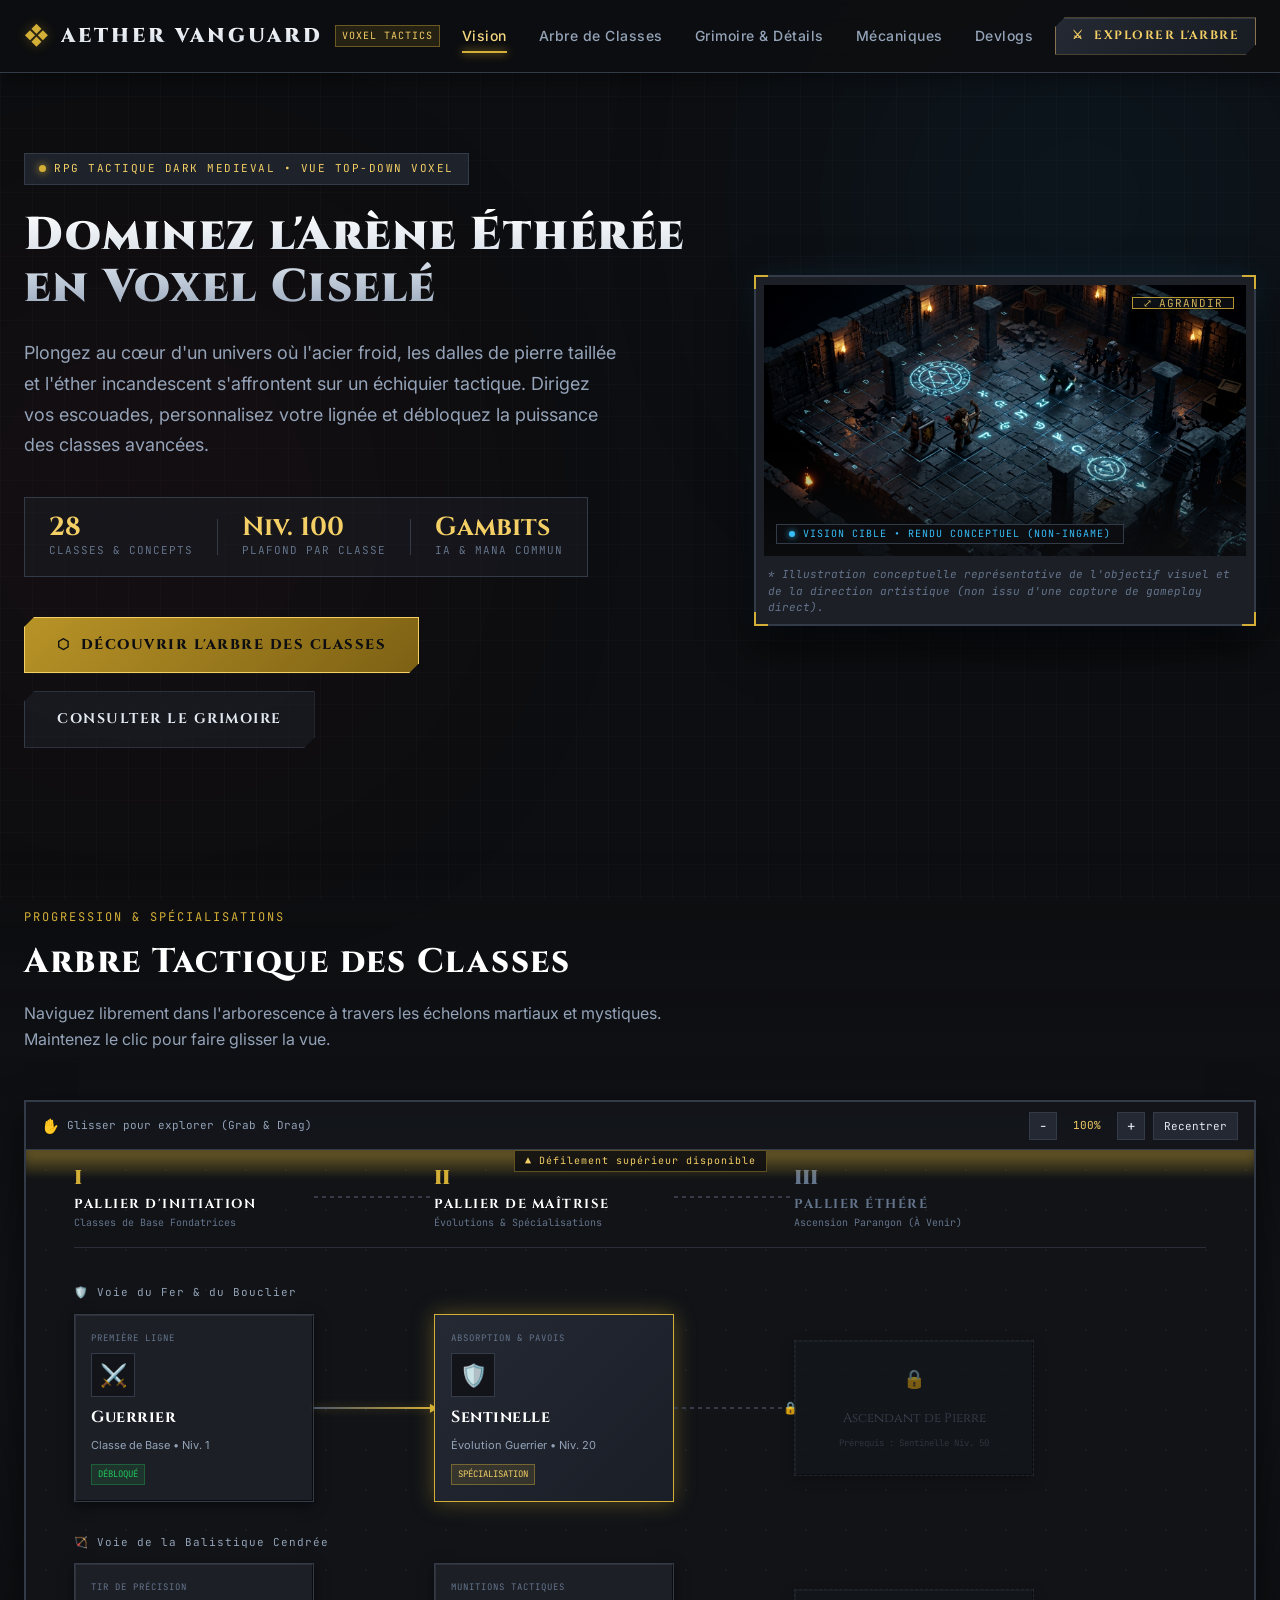
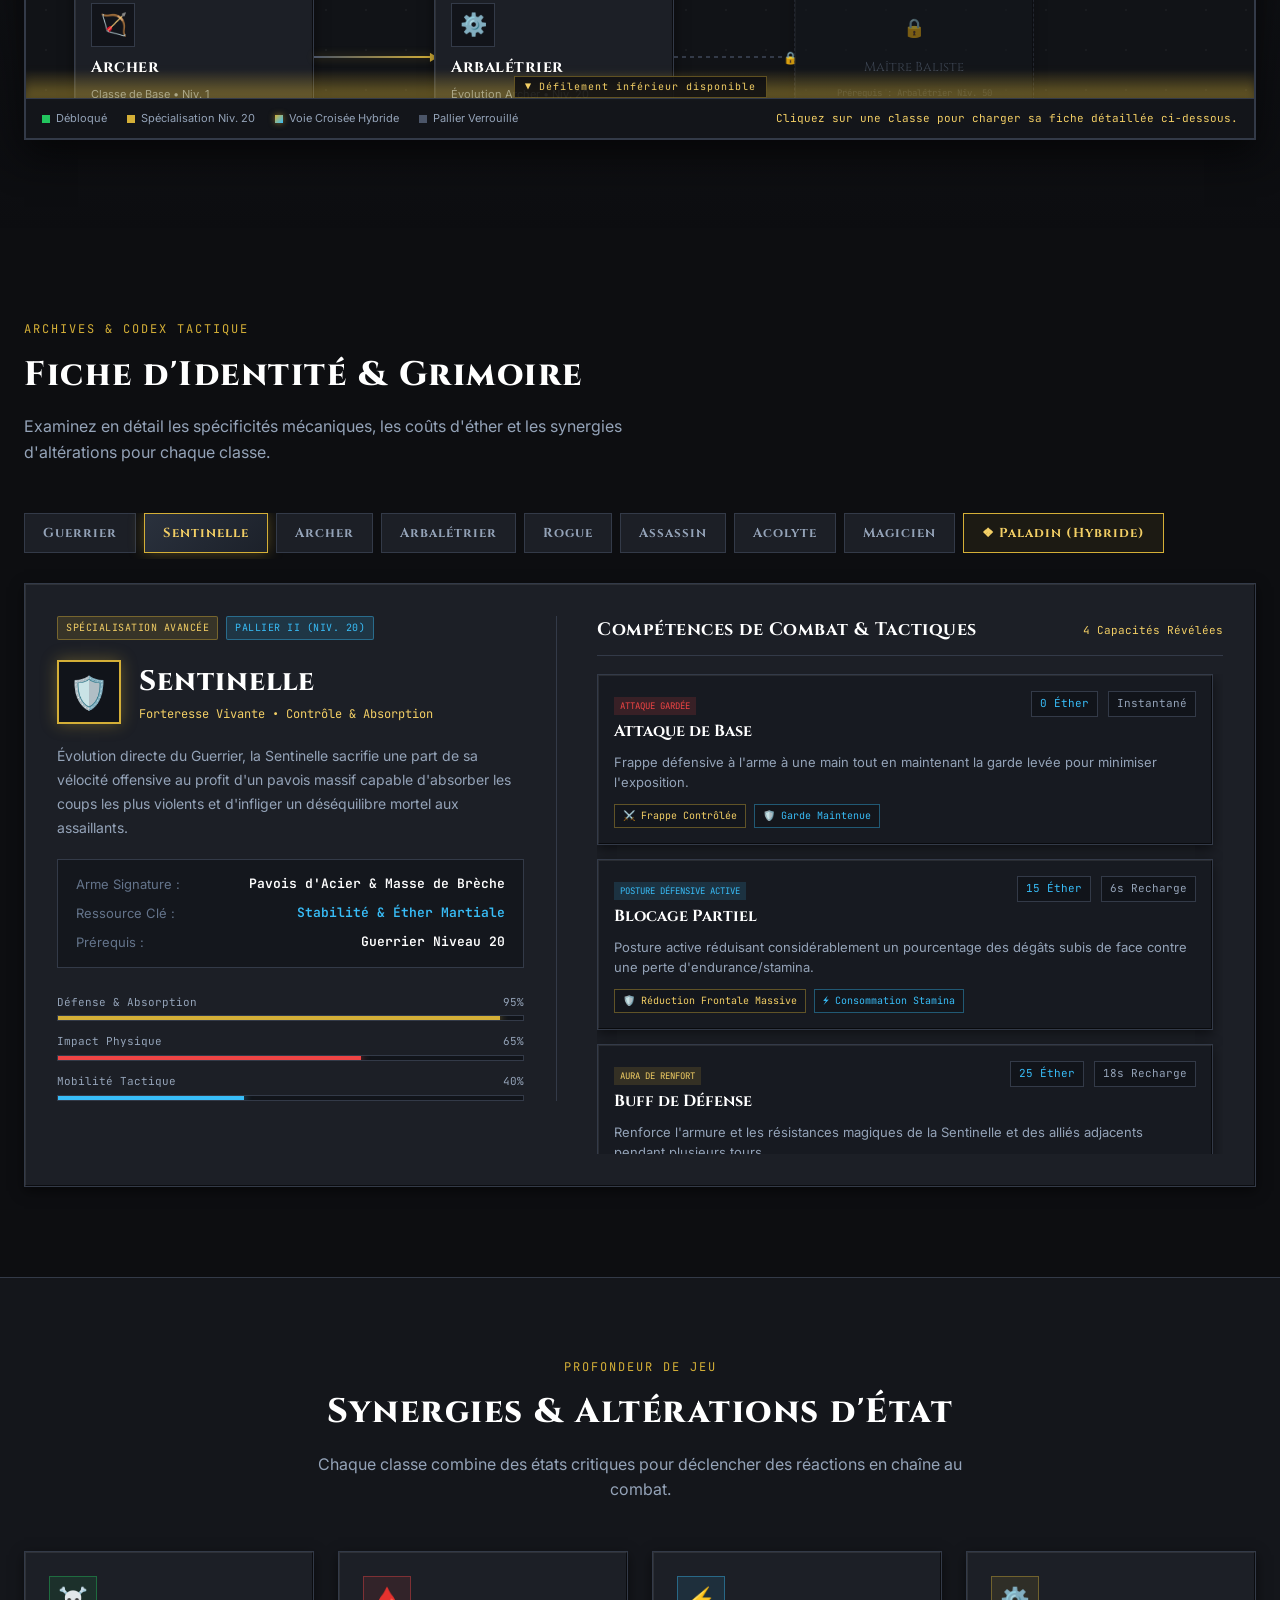
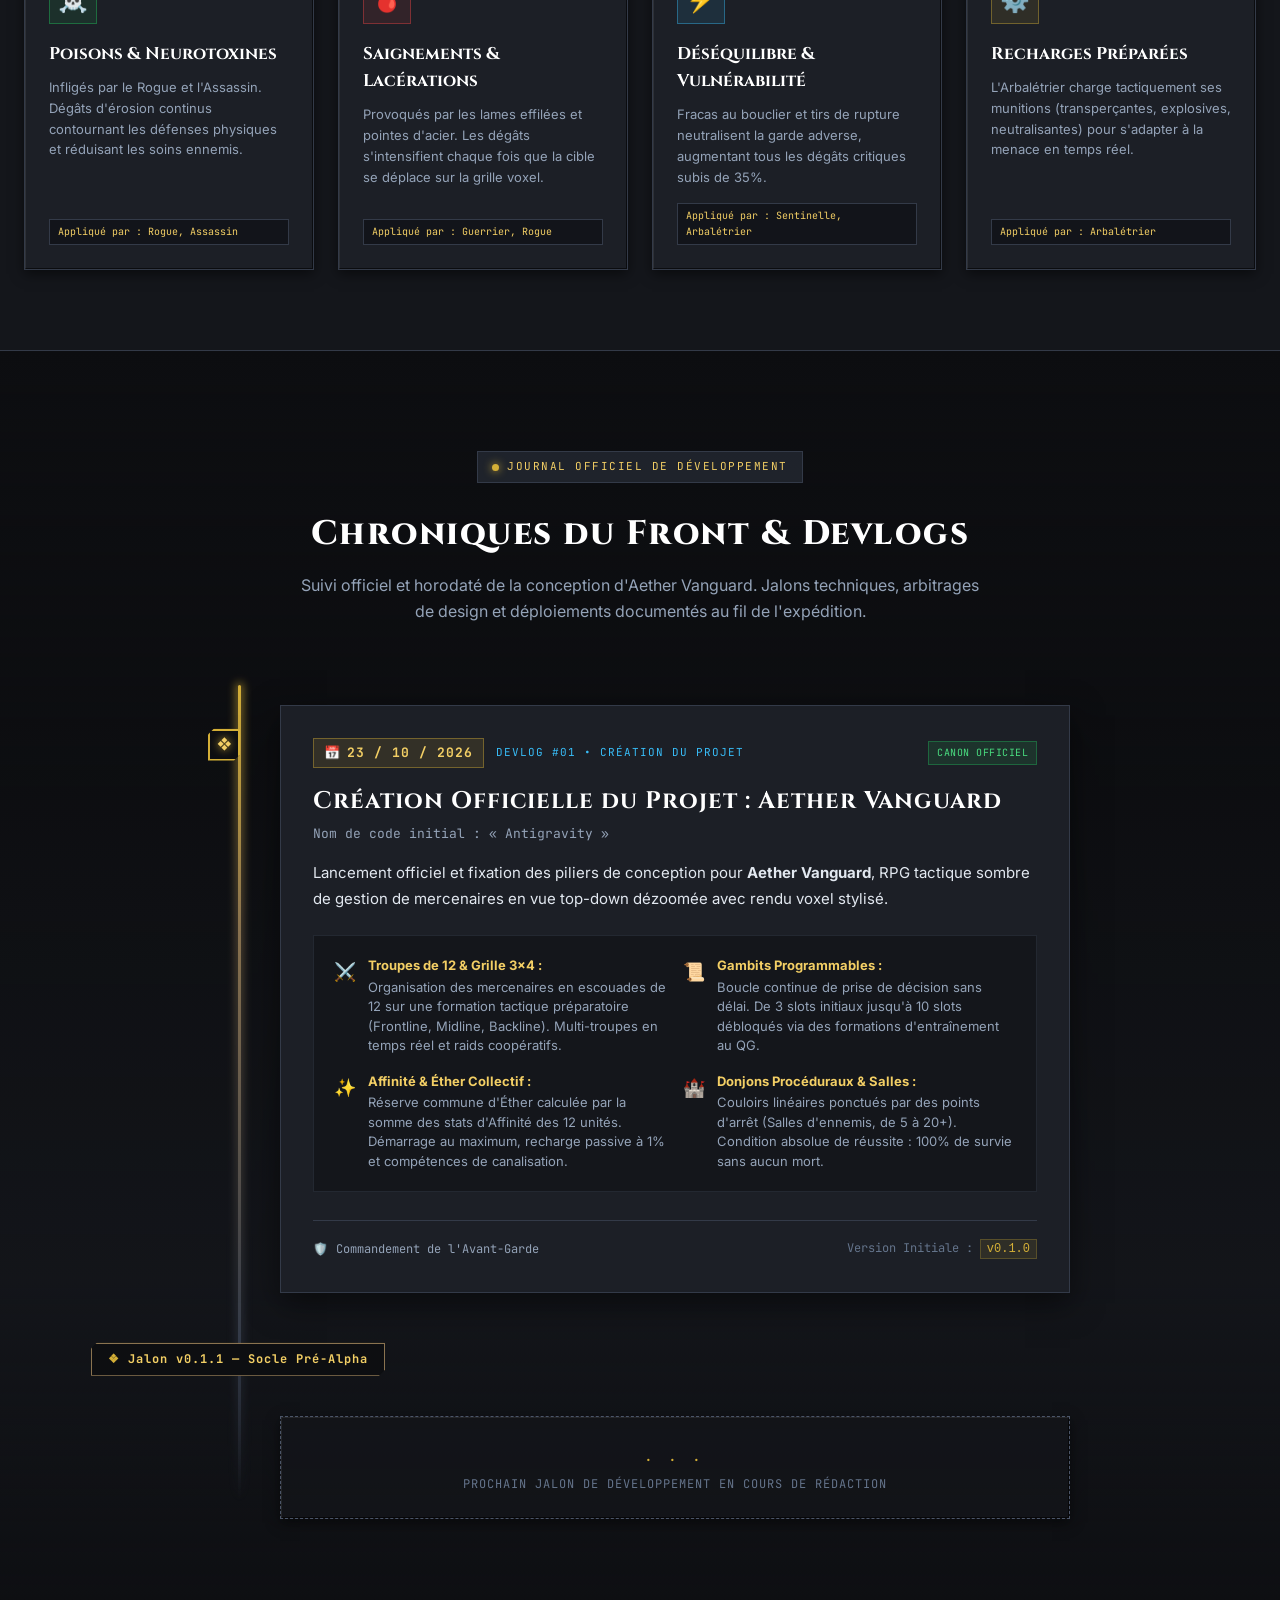
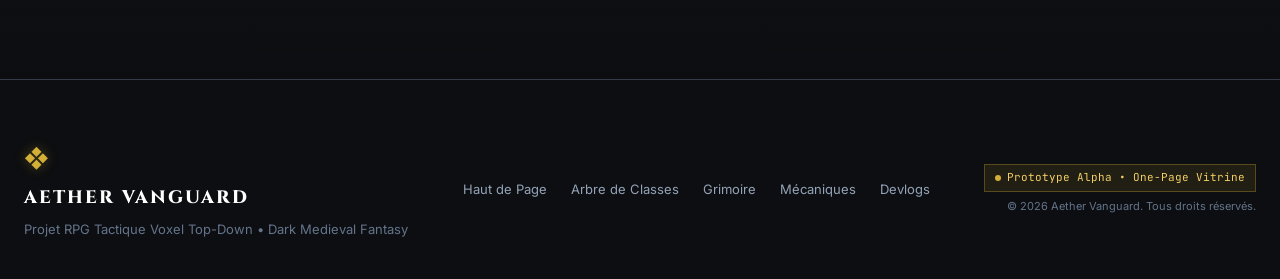
==== website/index.html @ c79175dd "feat: initial commit - Aether Vanguard showcase and codex studio" ====
<!DOCTYPE html>
<html lang="fr">
<head>
  <meta charset="UTF-8">
  <meta name="viewport" content="width=device-width, initial-scale=1.0">
  <title>Aether Vanguard — RPG Tactique Voxel & Gestion de Mercenaires</title>
  <meta name="description" content="Découvrez Aether Vanguard : RPG tactique sombre de gestion de mercenaires en vue top-down dézoomée avec combats automatisés programmables (Gambits) et rendu voxel stylisé.">
  <link rel="preconnect" href="https://fonts.googleapis.com">
  <link rel="preconnect" href="https://fonts.gstatic.com" crossorigin>
  <link href="https://fonts.googleapis.com/css2?family=Cinzel:wght@500;700;900&family=Cinzel+Decorative:wght@700&family=JetBrains+Mono:wght@400;500;700&family=Inter:wght@300;400;600;700&display=swap" rel="stylesheet">
  <link rel="stylesheet" href="style.css">
</head>
<body class="dark-theme">
  <!-- Subtle Orthogonal Voxel Grid Background Overlay -->
  <div class="voxel-grid-overlay" aria-hidden="true"></div>
  <div class="ambient-glow ether-glow" aria-hidden="true"></div>
  <div class="ambient-glow blood-glow" aria-hidden="true"></div>

  <!-- Global Header & Navigation -->
  <header class="site-header" id="header">
    <div class="header-inner container">
      <a href="#hero" class="brand-logo" id="brand-logo">
        <span class="brand-crest">❖</span>
        <span class="brand-text">AETHER VANGUARD</span>
        <span class="brand-badge">VOXEL TACTICS</span>
      </a>

      <nav class="nav-menu" id="nav-menu" aria-label="Navigation principale">
        <a href="#hero" class="nav-link active">Vision</a>
        <a href="#class-tree-section" class="nav-link">Arbre de Classes</a>
        <a href="#class-details" class="nav-link">Grimoire & Détails</a>
        <a href="#tactics" class="nav-link">Mécaniques</a>
        <a href="#devlogs" class="nav-link">Devlogs</a>
      </nav>

      <div class="header-actions">
        <a href="#class-tree-section" class="btn btn-chamfer btn-primary btn-sm" id="btn-explore-tree">
          <span class="btn-icon">⚔</span>
          <span>Explorer l'Arbre</span>
        </a>
        <button class="mobile-nav-toggle" id="btn-mobile-nav" aria-label="Menu de navigation" aria-expanded="false">
          <span class="nav-toggle-bar"></span>
          <span class="nav-toggle-bar"></span>
          <span class="nav-toggle-bar"></span>
        </button>
      </div>
    </div>
  </header>

  <main>
    <!-- Section 1 : Introduction & Brief Projet (Hero) -->
    <section class="section-hero" id="hero">
      <div class="container hero-grid">
        <div class="hero-content">
          <div class="hero-tag">
            <span class="tag-dot"></span>
            <span>RPG Tactique Dark Medieval • Vue Top-Down Voxel</span>
          </div>

          <h1 class="hero-title">
            Dominez l'Arène Éthérée en Voxel Ciselé
          </h1>

          <p class="hero-description">
            Plongez au cœur d'un univers où l'acier froid, les dalles de pierre taillée et l'éther incandescent s'affrontent sur un échiquier tactique. Dirigez vos escouades, personnalisez votre lignée et débloquez la puissance des classes avancées.
          </p>

          <div class="hero-stats-row">
            <div class="stat-card">
              <span class="stat-number">28</span>
              <span class="stat-label">Classes &amp; Concepts</span>
            </div>
            <div class="stat-divider"></div>
            <div class="stat-card">
              <span class="stat-number">Niv. 100</span>
              <span class="stat-label">Plafond par Classe</span>
            </div>
            <div class="stat-divider"></div>
            <div class="stat-card">
              <span class="stat-number">Gambits</span>
              <span class="stat-label">IA &amp; Mana Commun</span>
            </div>
          </div>

          <div class="hero-cta-group">
            <a href="#class-tree-section" class="btn btn-chamfer btn-accent btn-lg" id="hero-cta-tree">
              <span class="btn-icon">⬡</span>
              <span>Découvrir l'Arbre des Classes</span>
            </a>
            <a href="#class-details" class="btn btn-chamfer btn-secondary btn-lg" id="hero-cta-details">
              <span>Consulter le Grimoire</span>
            </a>
          </div>
        </div>

        <div class="hero-visual">
          <div class="hero-frame-wrapper">
            <div class="chamfer-corner tl"></div>
            <div class="chamfer-corner tr"></div>
            <div class="chamfer-corner bl"></div>
            <div class="chamfer-corner br"></div>
            
            <div class="hero-image-container" id="hero-img-trigger" role="button" tabindex="0" title="Cliquer pour agrandir la vision cible">
              <img src="assets/voxel_hero.jpg" alt="Concept visuel d'arène médiévale tactique vue du dessus en rendu voxel" class="hero-image" id="hero-showcase-img">
              <div class="image-gradient-overlay"></div>
              
              <div class="tactical-hud-badge">
                <span class="hud-status-dot"></span>
                <span>VISION CIBLE • RENDU CONCEPTUEL (NON-INGAME)</span>
              </div>

              <div class="expand-prompt-badge">
                <span class="expand-icon">⤢</span>
                <span>Agrandir</span>
              </div>
            </div>
            <p class="hero-image-subnote">
              * Illustration conceptuelle représentative de l'objectif visuel et de la direction artistique (non issu d'une capture de gameplay direct).
            </p>
          </div>
        </div>
      </div>
    </section>

    <!-- Section 2 : Arbre Interactif des Classes (Conteneur Scrollable & Grab) -->
    <section class="section-class-tree" id="class-tree-section">
      <div class="container section-header">
        <div class="section-subtitle">Progression & Spécialisations</div>
        <h2 class="section-title">Arbre Tactique des Classes</h2>
        <p class="section-desc">
          Naviguez librement dans l'arborescence à travers les échelons martiaux et mystiques. Maintenez le clic pour faire glisser la vue.
        </p>
      </div>

      <div class="container tree-wrapper">
        <!-- The Master Viewport with Overflow Sticky Animations -->
        <div class="tree-viewport-container" id="tree-viewport-container">
          <!-- Sticky Edge Indicators with Animations -->
          <div class="sticky-edge-indicator edge-top" id="edge-top" aria-hidden="true">
            <div class="edge-pulse-beam"></div>
            <div class="edge-hint">▲ Défilement supérieur disponible</div>
          </div>
          <div class="sticky-edge-indicator edge-bottom" id="edge-bottom" aria-hidden="true">
            <div class="edge-pulse-beam"></div>
            <div class="edge-hint">▼ Défilement inférieur disponible</div>
          </div>
          <div class="sticky-edge-indicator edge-left" id="edge-left" aria-hidden="true">
            <div class="edge-pulse-beam"></div>
            <div class="edge-hint">◄ Défilement latéral gauche</div>
          </div>
          <div class="sticky-edge-indicator edge-right" id="edge-right" aria-hidden="true">
            <div class="edge-pulse-beam"></div>
            <div class="edge-hint">Défilement latéral droit ►</div>
          </div>

          <!-- Tree Viewport HUD Controls -->
          <div class="tree-hud-topbar">
            <div class="hud-item hud-pill">
              <span class="hud-icon">✋</span>
              <span class="hud-text">Glisser pour explorer (Grab &amp; Drag)</span>
            </div>
            <div class="hud-actions">
              <button type="button" class="btn-hud" id="hud-zoom-out" title="Dézoomer" aria-label="Dézoomer">−</button>
              <span class="hud-zoom-level" id="hud-zoom-level">100%</span>
              <button type="button" class="btn-hud" id="hud-zoom-in" title="Zoomer" aria-label="Zoomer">+</button>
              <button type="button" class="btn-hud btn-hud-reset" id="hud-reset" title="Recentrer la vue">
                <span>Recentrer</span>
              </button>
            </div>
          </div>

          <!-- Interactive Scrollable & Draggable Canvas / Matrix -->
          <div class="tree-canvas" id="tree-canvas" tabindex="0" role="region" aria-label="Arbre interactif des classes">
            <div class="tree-inner-matrix" id="tree-matrix">
              <!-- Tier Labels Header -->
              <div class="matrix-tiers-header">
                <div class="tier-column-label">
                  <span class="tier-roman">I</span>
                  <span class="tier-title">PALLIER D'INITIATION</span>
                  <span class="tier-caption">Classes de Base Fondatrices</span>
                </div>
                <div class="tier-connection-gap">
                  <div class="tier-ortho-bridge"></div>
                </div>
                <div class="tier-column-label">
                  <span class="tier-roman">II</span>
                  <span class="tier-title">PALLIER DE MAÎTRISE</span>
                  <span class="tier-caption">Évolutions &amp; Spécialisations</span>
                </div>
                <div class="tier-connection-gap">
                  <div class="tier-ortho-bridge"></div>
                </div>
                <div class="tier-column-label tier-locked">
                  <span class="tier-roman">III</span>
                  <span class="tier-title">PALLIER ÉTHÉRÉ</span>
                  <span class="tier-caption">Ascension Parangon (À Venir)</span>
                </div>
              </div>

              <!-- Main Tree Layout Rows (Prepared framing with interactive preview cards) -->
              <div class="tree-branches-layout">
                
                <!-- Branch 1 : Voie Martiale (Guerrier -> Sentinelle) -->
                <div class="tree-branch-row" data-branch="warrior">
                  <div class="branch-meta">
                    <span class="branch-icon red-icon">🛡️</span>
                    <span class="branch-name">Voie du Fer &amp; du Bouclier</span>
                  </div>

                  <div class="branch-slots">
                    <!-- Base Node: Guerrier -->
                    <div class="unit-card-slot" data-class="guerrier" tabindex="0">
                      <div class="unit-tile voxel-bevel warrior-glow">
                        <div class="unit-role-pill">Première Ligne</div>
                        <div class="unit-avatar-box">
                          <span class="avatar-glyph">⚔️</span>
                        </div>
                        <div class="unit-info">
                          <h4 class="unit-name">Guerrier</h4>
                          <span class="unit-sub">Classe de Base • Niv. 1</span>
                        </div>
                        <div class="unit-status-tag unlocked">Débloqué</div>
                      </div>

                      <!-- Hover Card Preview -->
                      <div class="unit-hover-preview">
                        <div class="preview-header">
                          <span class="preview-role">Rempart Physique</span>
                          <h5>Guerrier</h5>
                        </div>
                        <p class="preview-summary">Contrôle de foule, charge lourde et provocation martiale pour verrouiller les assauts ennemis.</p>
                        <div class="preview-tags">
                          <span class="badge badge-red">Saignement</span>
                          <span class="badge badge-amber">Contrôle</span>
                        </div>
                        <div class="preview-cta">Cliquer pour charger la fiche</div>
                      </div>
                    </div>

                    <!-- Orthogonal Connector Line -->
                    <div class="ortho-connector">
                      <div class="connector-line active-line"></div>
                      <div class="connector-arrow">▶</div>
                    </div>

                    <!-- Advanced Node: Sentinelle -->
                    <div class="unit-card-slot" data-class="sentinelle" tabindex="0">
                      <div class="unit-tile voxel-bevel sentinelle-glow active-highlight">
                        <div class="unit-role-pill">Absorption &amp; Pavois</div>
                        <div class="unit-avatar-box">
                          <span class="avatar-glyph">🛡️</span>
                        </div>
                        <div class="unit-info">
                          <h4 class="unit-name">Sentinelle</h4>
                          <span class="unit-sub">Évolution Guerrier • Niv. 20</span>
                        </div>
                        <div class="unit-status-tag specialized">Spécialisation</div>
                      </div>

                      <!-- Hover Card Preview -->
                      <div class="unit-hover-preview">
                        <div class="preview-header">
                          <span class="preview-role">Bastion Suprême</span>
                          <h5>Sentinelle</h5>
                        </div>
                        <p class="preview-summary">Pavois renforcé absorbant les impacts lourds, déséquilibre au bouclier et barrière d'acier inébranlable.</p>
                        <div class="preview-tags">
                          <span class="badge badge-blue">Déséquilibre</span>
                          <span class="badge badge-amber">Absorption</span>
                        </div>
                        <div class="preview-cta">Cliquer pour charger la fiche</div>
                      </div>
                    </div>

                    <!-- Orthogonal Connector to Tier III -->
                    <div class="ortho-connector locked-connector">
                      <div class="connector-line dashed-line"></div>
                      <div class="connector-arrow">🔒</div>
                    </div>

                    <!-- Tier III Slot Placeholder -->
                    <div class="unit-card-slot slot-locked">
                      <div class="unit-tile voxel-bevel unit-locked">
                        <div class="locked-icon">🔒</div>
                        <div class="locked-title">Ascendant de Pierre</div>
                        <div class="locked-desc">Prérequis : Sentinelle Niv. 50</div>
                      </div>
                    </div>
                  </div>
                </div>

                <!-- Branch 2 : Voie du Tir (Archer -> Arbalétrier) -->
                <div class="tree-branch-row" data-branch="archer">
                  <div class="branch-meta">
                    <span class="branch-icon amber-icon">🏹</span>
                    <span class="branch-name">Voie de la Balistique Cendrée</span>
                  </div>

                  <div class="branch-slots">
                    <!-- Base Node: Archer -->
                    <div class="unit-card-slot" data-class="archer" tabindex="0">
                      <div class="unit-tile voxel-bevel archer-glow">
                        <div class="unit-role-pill">Tir de Précision</div>
                        <div class="unit-avatar-box">
                          <span class="avatar-glyph">🏹</span>
                        </div>
                        <div class="unit-info">
                          <h4 class="unit-name">Archer</h4>
                          <span class="unit-sub">Classe de Base • Niv. 1</span>
                        </div>
                        <div class="unit-status-tag unlocked">Débloqué</div>
                      </div>

                      <div class="unit-hover-preview">
                        <div class="preview-header">
                          <span class="preview-role">Distance &amp; Volée</span>
                          <h5>Archer</h5>
                        </div>
                        <p class="preview-summary">Cadence de tir élevée, volées de flèches perçantes et esquives véloces sur le champ de bataille.</p>
                        <div class="preview-tags">
                          <span class="badge badge-amber">Mobilité</span>
                          <span class="badge badge-red">Perforation</span>
                        </div>
                        <div class="preview-cta">Cliquer pour charger la fiche</div>
                      </div>
                    </div>

                    <div class="ortho-connector">
                      <div class="connector-line active-line"></div>
                      <div class="connector-arrow">▶</div>
                    </div>

                    <!-- Advanced Node: Arbalétrier -->
                    <div class="unit-card-slot" data-class="arbaletrier" tabindex="0">
                      <div class="unit-tile voxel-bevel arbaletrier-glow">
                        <div class="unit-role-pill">Munitions Tactiques</div>
                        <div class="unit-avatar-box">
                          <span class="avatar-glyph">⚙️</span>
                        </div>
                        <div class="unit-info">
                          <h4 class="unit-name">Arbalétrier</h4>
                          <span class="unit-sub">Évolution Archer • Niv. 20</span>
                        </div>
                        <div class="unit-status-tag specialized">Spécialisation</div>
                      </div>

                      <div class="unit-hover-preview">
                        <div class="preview-header">
                          <span class="preview-role">Recharges Lourdes</span>
                          <h5>Arbalétrier</h5>
                        </div>
                        <p class="preview-summary">Mécanique unique de tirs préparés : carreaux transperçants, charges explosives et toxines neutralisantes.</p>
                        <div class="preview-tags">
                          <span class="badge badge-red">Explosion</span>
                          <span class="badge badge-green">Neutralisation</span>
                        </div>
                        <div class="preview-cta">Cliquer pour charger la fiche</div>
                      </div>
                    </div>

                    <div class="ortho-connector locked-connector">
                      <div class="connector-line dashed-line"></div>
                      <div class="connector-arrow">🔒</div>
                    </div>

                    <div class="unit-card-slot slot-locked">
                      <div class="unit-tile voxel-bevel unit-locked">
                        <div class="locked-icon">🔒</div>
                        <div class="locked-title">Maître Baliste</div>
                        <div class="locked-desc">Prérequis : Arbalétrier Niv. 50</div>
                      </div>
                    </div>
                  </div>
                </div>

                <!-- Branch 3 : Voie de l'Ombre (Rogue -> Assassin) -->
                <div class="tree-branch-row" data-branch="rogue">
                  <div class="branch-meta">
                    <span class="branch-icon green-icon">🗡️</span>
                    <span class="branch-name">Voie du Venin &amp; de l'Ombre</span>
                  </div>

                  <div class="branch-slots">
                    <!-- Base Node: Rogue -->
                    <div class="unit-card-slot" data-class="rogue" tabindex="0">
                      <div class="unit-tile voxel-bevel rogue-glow">
                        <div class="unit-role-pill">Infiltration</div>
                        <div class="unit-avatar-box">
                          <span class="avatar-glyph">🗡️</span>
                        </div>
                        <div class="unit-info">
                          <h4 class="unit-name">Rogue</h4>
                          <span class="unit-sub">Classe de Base • Niv. 1</span>
                        </div>
                        <div class="unit-status-tag unlocked">Débloqué</div>
                      </div>

                      <div class="unit-hover-preview">
                        <div class="preview-header">
                          <span class="preview-role">Frappe Sournoise</span>
                          <h5>Rogue</h5>
                        </div>
                        <p class="preview-summary">Attaques dans le dos dévastatrices, étourdissements éclair et lacérations hémorragiques.</p>
                        <div class="preview-tags">
                          <span class="badge badge-green">Poison</span>
                          <span class="badge badge-red">Lacération</span>
                        </div>
                        <div class="preview-cta">Cliquer pour charger la fiche</div>
                      </div>
                    </div>

                    <div class="ortho-connector">
                      <div class="connector-line active-line"></div>
                      <div class="connector-arrow">▶</div>
                    </div>

                    <!-- Advanced Node: Assassin -->
                    <div class="unit-card-slot" data-class="assassin" tabindex="0">
                      <div class="unit-tile voxel-bevel assassin-glow">
                        <div class="unit-role-pill">Ombre &amp; Léthalité</div>
                        <div class="unit-avatar-box">
                          <span class="avatar-glyph">☠️</span>
                        </div>
                        <div class="unit-info">
                          <h4 class="unit-name">Assassin</h4>
                          <span class="unit-sub">Évolution Rogue • Niv. 20</span>
                        </div>
                        <div class="unit-status-tag specialized">Spécialisation</div>
                      </div>

                      <div class="unit-hover-preview">
                        <div class="preview-header">
                          <span class="preview-role">Exécution Venimeuse</span>
                          <h5>Assassin</h5>
                        </div>
                        <p class="preview-summary">Poisons neurotoxiques profonds, pas de l'ombre téléporté et destruction des résistances défensives adverses.</p>
                        <div class="preview-tags">
                          <span class="badge badge-green">Neurotoxine</span>
                          <span class="badge badge-blue">Vulnérabilité</span>
                        </div>
                        <div class="preview-cta">Cliquer pour charger la fiche</div>
                      </div>
                    </div>

                    <div class="ortho-connector locked-connector">
                      <div class="connector-line dashed-line"></div>
                      <div class="connector-arrow">🔒</div>
                    </div>

                    <div class="unit-card-slot slot-locked">
                      <div class="unit-tile voxel-bevel unit-locked">
                        <div class="locked-icon">🔒</div>
                        <div class="locked-title">Ombre Éclipse</div>
                        <div class="locked-desc">Prérequis : Assassin Niv. 50</div>
                      </div>
                    </div>
                  </div>
                </div>

                <!-- Branch 4 : Voie Magique & Sacrée (Acolyte -> Magicien) -->
                <div class="tree-branch-row" data-branch="mage">
                  <div class="branch-meta">
                    <span class="branch-icon blue-icon">✨</span>
                    <span class="branch-name">Voie de la Foi &amp; de l'Éther</span>
                  </div>

                  <div class="branch-slots">
                    <!-- Base Node: Acolyte -->
                    <div class="unit-card-slot" data-class="acolyte" tabindex="0">
                      <div class="unit-tile voxel-bevel acolyte-glow">
                        <div class="unit-role-pill">Soutien Sacré</div>
                        <div class="unit-avatar-box">
                          <span class="avatar-glyph">✨</span>
                        </div>
                        <div class="unit-info">
                          <h4 class="unit-name">Acolyte</h4>
                          <span class="unit-sub">Classe de Base • Niv. 1</span>
                        </div>
                        <div class="unit-status-tag unlocked">Débloqué</div>
                      </div>

                      <div class="unit-hover-preview">
                        <div class="preview-header">
                          <span class="preview-role">Guérison &amp; Bénédiction</span>
                          <h5>Acolyte</h5>
                        </div>
                        <p class="preview-summary">Toucher guérisseur au contact, prière curative à distance et purification des malus.</p>
                        <div class="preview-tags">
                          <span class="badge badge-green">Soin Contact</span>
                          <span class="badge badge-blue">Purification</span>
                        </div>
                        <div class="preview-cta">Cliquer pour charger la fiche</div>
                      </div>
                    </div>

                    <div class="ortho-connector">
                      <div class="connector-line active-line"></div>
                      <div class="connector-arrow">▶</div>
                    </div>

                    <!-- Advanced Node: Magicien -->
                    <div class="unit-card-slot" data-class="magicien" tabindex="0">
                      <div class="unit-tile voxel-bevel mage-glow">
                        <div class="unit-role-pill">Dégâts Élémentaires</div>
                        <div class="unit-avatar-box">
                          <span class="avatar-glyph">🔮</span>
                        </div>
                        <div class="unit-info">
                          <h4 class="unit-name">Magicien</h4>
                          <span class="unit-sub">Évolution Acolyte • Niv. 20</span>
                        </div>
                        <div class="unit-status-tag specialized">Spécialisation</div>
                      </div>

                      <div class="unit-hover-preview">
                        <div class="preview-header">
                          <span class="preview-role">Maître des Éléments</span>
                          <h5>Magicien</h5>
                        </div>
                        <p class="preview-summary">Trait arcanique, feu résiduel brûlant, lance de givre perforante et zap d'éclairs en chaîne.</p>
                        <div class="preview-tags">
                          <span class="badge badge-blue">Éther</span>
                          <span class="badge badge-red">Zone Magique</span>
                        </div>
                        <div class="preview-cta">Cliquer pour charger la fiche</div>
                      </div>
                    </div>

                    <div class="ortho-connector locked-connector">
                      <div class="connector-line dashed-line"></div>
                      <div class="connector-arrow">🔒</div>
                    </div>

                    <div class="unit-card-slot slot-locked">
                      <div class="unit-tile voxel-bevel unit-locked">
                        <div class="locked-icon">🔒</div>
                        <div class="locked-title">Archimage Céleste</div>
                        <div class="locked-desc">Prérequis : Magicien Niv. 50</div>
                      </div>
                    </div>
                  </div>
                </div>

                <!-- Branch 5 (Anticipation) : Voies Croisées & Classes Hybrides (Paladin) -->
                <div class="tree-branch-row hybrid-branch-row" data-branch="hybrid">
                  <div class="branch-meta">
                    <span class="branch-icon gold-icon">❖</span>
                    <span class="branch-name">Voies Croisées &amp; Classes Hybrides</span>
                    <span class="hybrid-badge-indicator">Intersection Martiale + Sacrée</span>
                  </div>

                  <div class="branch-slots hybrid-slots">
                    <!-- Dual Parents Origin Node Mockup -->
                    <div class="dual-parents-box">
                      <div class="parent-chip"><span class="parent-icon">⚔️</span> Guerrier (Niv. 20)</div>
                      <div class="parent-operator">+</div>
                      <div class="parent-chip"><span class="parent-icon">✨</span> Acolyte (Niv. 20)</div>
                    </div>

                    <!-- Orthogonal Dual Connector -->
                    <div class="ortho-connector hybrid-connector">
                      <div class="connector-line hybrid-line"></div>
                      <div class="connector-arrow">▶</div>
                    </div>

                    <!-- Cross-Branch Node: Paladin -->
                    <div class="unit-card-slot" data-class="paladin" tabindex="0">
                      <div class="unit-tile voxel-bevel paladin-glow">
                        <div class="unit-role-pill">Classe Hybride • Croisée</div>
                        <div class="unit-avatar-box">
                          <span class="avatar-glyph">⚔️✨</span>
                        </div>
                        <div class="unit-info">
                          <h4 class="unit-name">Paladin</h4>
                          <span class="unit-sub">Guerrier + Acolyte • Niv. 20</span>
                        </div>
                        <div class="unit-status-tag hybrid-tag">Spécialisation Croisée</div>
                      </div>

                      <div class="unit-hover-preview">
                        <div class="preview-header">
                          <span class="preview-role">Chevalier Sacré</span>
                          <h5>Paladin</h5>
                        </div>
                        <p class="preview-summary">Intersection de la robustesse martiale et des bénédictions divines. Châtiment du jugement, bouclier de lumière et aura de rédemption.</p>
                        <div class="preview-tags">
                          <span class="badge badge-amber">Absorption</span>
                          <span class="badge badge-green">Guérison</span>
                          <span class="badge badge-blue">Châtiment Sacré</span>
                        </div>
                        <div class="preview-cta">Cliquer pour charger la fiche</div>
                      </div>
                    </div>

                    <div class="ortho-connector locked-connector">
                      <div class="connector-line dashed-line"></div>
                      <div class="connector-arrow">🔒</div>
                    </div>

                    <div class="unit-card-slot slot-locked">
                      <div class="unit-tile voxel-bevel unit-locked">
                        <div class="locked-icon">🔒</div>
                        <div class="locked-title">Croisé Solaire</div>
                        <div class="locked-desc">Prérequis : Paladin Niv. 50</div>
                      </div>
                    </div>
                  </div>
                </div>

              </div>
            </div>
          </div>

          <!-- Bottom Viewport Footer Bar -->
          <div class="tree-viewport-footer">
            <div class="viewport-legend">
              <span class="legend-item"><span class="legend-dot unlocked-dot"></span> Débloqué</span>
              <span class="legend-item"><span class="legend-dot specialized-dot"></span> Spécialisation Niv. 20</span>
              <span class="legend-item"><span class="legend-dot hybrid-dot"></span> Voie Croisée Hybride</span>
              <span class="legend-item"><span class="legend-dot locked-dot"></span> Pallier Verrouillé</span>
            </div>
            <div class="viewport-hint">
              Cliquez sur une classe pour charger sa fiche détaillée ci-dessous.
            </div>
          </div>
        </div>
      </div>
    </section>

    <!-- Section 3 : Panneau de Détail & Fiches de Compétences -->
    <section class="section-details" id="class-details">
      <div class="container">
        <div class="section-header">
          <div class="section-subtitle">Archives &amp; Codex Tactique</div>
          <h2 class="section-title">Fiche d'Identité &amp; Grimoire</h2>
          <p class="section-desc">
            Examinez en détail les spécificités mécaniques, les coûts d'éther et les synergies d'altérations pour chaque classe.
          </p>
        </div>

        <!-- Class Quick Selector Tabs -->
        <div class="class-selector-tabs" id="class-tabs" role="tablist">
          <button type="button" class="tab-btn" data-class="guerrier" role="tab">Guerrier</button>
          <button type="button" class="tab-btn active" data-class="sentinelle" role="tab">Sentinelle</button>
          <button type="button" class="tab-btn" data-class="archer" role="tab">Archer</button>
          <button type="button" class="tab-btn" data-class="arbaletrier" role="tab">Arbalétrier</button>
          <button type="button" class="tab-btn" data-class="rogue" role="tab">Rogue</button>
          <button type="button" class="tab-btn" data-class="assassin" role="tab">Assassin</button>
          <button type="button" class="tab-btn" data-class="acolyte" role="tab">Acolyte</button>
          <button type="button" class="tab-btn" data-class="magicien" role="tab">Magicien</button>
          <button type="button" class="tab-btn tab-hybrid" data-class="paladin" role="tab">❖ Paladin (Hybride)</button>
        </div>

        <!-- Active Class Details Sheet Display -->
        <div class="details-display-card voxel-bevel" id="class-sheet-container">
          <!-- Dynamically populated by app.js, default initial state provided -->
          <div class="sheet-grid">
            <!-- Left Column: Identity & Attributes -->
            <div class="sheet-identity-panel">
              <div class="identity-badge-row">
                <span class="badge badge-amber" id="detail-category">Spécialisation Avancée</span>
                <span class="badge badge-blue" id="detail-tier">Pallier II (Niv. 20)</span>
              </div>

              <div class="identity-main-header">
                <div class="identity-avatar-large" id="detail-avatar">🛡️</div>
                <div>
                  <h3 class="identity-name" id="detail-name">Sentinelle</h3>
                  <div class="identity-role" id="detail-role">Forteresse Vivante • Contrôle &amp; Absorption</div>
                </div>
              </div>

              <p class="identity-lore" id="detail-lore">
                Évolution directe du Guerrier, la Sentinelle sacrifie une part de sa vélocité offensive au profit d'un pavois massif capable d'absorber les coups les plus violents et d'infliger un déséquilibre mortel aux assaillants.
              </p>

              <!-- Signature Gear & Resource -->
              <div class="identity-specs-box">
                <div class="spec-row">
                  <span class="spec-label">Arme Signature :</span>
                  <span class="spec-value" id="detail-weapon">Pavois d'Acier &amp; Masse de Brèche</span>
                </div>
                <div class="spec-row">
                  <span class="spec-label">Ressource Clé :</span>
                  <span class="spec-value text-blue" id="detail-resource">Stabilité &amp; Éther Martiale</span>
                </div>
                <div class="spec-row">
                  <span class="spec-label">Prérequis :</span>
                  <span class="spec-value" id="detail-prereq">Guerrier Niveau 20</span>
                </div>
              </div>

              <!-- Stat gauges -->
              <div class="identity-gauges">
                <div class="gauge-item">
                  <div class="gauge-header">
                    <span>Défense &amp; Absorption</span>
                    <span id="gauge-def-val">95%</span>
                  </div>
                  <div class="gauge-track"><div class="gauge-fill fill-amber" id="gauge-def-bar" style="width: 95%;"></div></div>
                </div>
                <div class="gauge-item">
                  <div class="gauge-header">
                    <span>Impact Physique</span>
                    <span id="gauge-atk-val">65%</span>
                  </div>
                  <div class="gauge-track"><div class="gauge-fill fill-red" id="gauge-atk-bar" style="width: 65%;"></div></div>
                </div>
                <div class="gauge-item">
                  <div class="gauge-header">
                    <span>Mobilité Tactique</span>
                    <span id="gauge-mob-val">40%</span>
                  </div>
                  <div class="gauge-track"><div class="gauge-fill fill-blue" id="gauge-mob-bar" style="width: 40%;"></div></div>
                </div>
              </div>
            </div>

            <!-- Right Column: Grimoire / Skills List -->
            <div class="sheet-grimoire-panel">
              <div class="grimoire-header">
                <h4 class="grimoire-title">Compétences de Combat &amp; Tactiques</h4>
                <span class="grimoire-count" id="skills-count">4 Capacités Révélées</span>
              </div>

              <div class="skills-list" id="skills-list">
                <!-- Skill 1 -->
                <div class="skill-card voxel-bevel">
                  <div class="skill-top">
                    <div class="skill-name-wrap">
                      <span class="skill-type-tag tag-atk">Attaque Gardée</span>
                      <h5 class="skill-name">Attaque de Base</h5>
                    </div>
                    <div class="skill-costs">
                      <span class="cost-item ether-cost">0 Éther</span>
                      <span class="cost-item cd-cost">Instantané</span>
                    </div>
                  </div>
                  <p class="skill-desc">Frappe défensive à l'arme à une main tout en maintenant la garde levée pour minimiser l'exposition.</p>
                  <div class="skill-footer">
                    <span class="effect-chip chip-amber">⚔️ Frappe Contrôlée</span>
                    <span class="effect-chip chip-blue">🛡️ Garde Maintenue</span>
                  </div>
                </div>

                <!-- Skill 2 -->
                <div class="skill-card voxel-bevel">
                  <div class="skill-top">
                    <div class="skill-name-wrap">
                      <span class="skill-type-tag tag-def">Posture Défensive Active</span>
                      <h5 class="skill-name">Blocage Partiel</h5>
                    </div>
                    <div class="skill-costs">
                      <span class="cost-item ether-cost">15 Éther</span>
                      <span class="cost-item cd-cost">6s Recharge</span>
                    </div>
                  </div>
                  <p class="skill-desc">Posture active réduisant considérablement un pourcentage des dégâts subis de face contre une perte d'endurance/stamina.</p>
                  <div class="skill-footer">
                    <span class="effect-chip chip-amber">🛡️ Réduction Frontale Massive</span>
                    <span class="effect-chip chip-blue">⚡ Consommation Stamina</span>
                  </div>
                </div>

                <!-- Skill 3 -->
                <div class="skill-card voxel-bevel">
                  <div class="skill-top">
                    <div class="skill-name-wrap">
                      <span class="skill-type-tag tag-buff">Aura de Renfort</span>
                      <h5 class="skill-name">Buff de Défense</h5>
                    </div>
                    <div class="skill-costs">
                      <span class="cost-item ether-cost">25 Éther</span>
                      <span class="cost-item cd-cost">18s Recharge</span>
                    </div>
                  </div>
                  <p class="skill-desc">Renforce l'armure et les résistances magiques de la Sentinelle et des alliés adjacents pendant plusieurs tours.</p>
                  <div class="skill-footer">
                    <span class="effect-chip chip-blue">✨ Armure &amp; Résistances Magiques</span>
                    <span class="effect-chip chip-amber">👥 Synergie d'Escouade</span>
                  </div>
                </div>

                <!-- Skill 4 -->
                <div class="skill-card voxel-bevel">
                  <div class="skill-top">
                    <div class="skill-name-wrap">
                      <span class="skill-type-tag tag-atk">Impact &amp; Répulsion</span>
                      <h5 class="skill-name">Bash au Bouclier</h5>
                    </div>
                    <div class="skill-costs">
                      <span class="cost-item ether-cost">20 Éther</span>
                      <span class="cost-item cd-cost">8s Recharge</span>
                    </div>
                  </div>
                  <p class="skill-desc">Coup violent asséné avec le pavois, repoussant la cible de quelques cases et lui infligeant l'état Déséquilibre.</p>
                  <div class="skill-footer">
                    <span class="effect-chip chip-red">💥 Déséquilibre Majeur</span>
                    <span class="effect-chip chip-blue">⚓ Répulsion Voxel</span>
                  </div>
                </div>
              </div>
            </div>
          </div>
        </div>
      </div>
    </section>

    <!-- Section 4 : Mécaniques & Synergies Tactiques -->
    <section class="section-tactics" id="tactics">
      <div class="container">
        <div class="section-header text-center">
          <div class="section-subtitle">Profondeur de Jeu</div>
          <h2 class="section-title">Synergies &amp; Altérations d'État</h2>
          <p class="section-desc">
            Chaque classe combine des états critiques pour déclencher des réactions en chaîne au combat.
          </p>
        </div>

        <div class="tactics-grid">
          <div class="tactic-card voxel-bevel">
            <div class="tactic-icon-box green-box">☠️</div>
            <h3>Poisons &amp; Neurotoxines</h3>
            <p>Infligés par le Rogue et l'Assassin. Dégâts d'érosion continus contournant les défenses physiques et réduisant les soins ennemis.</p>
            <div class="tactic-badge">Appliqué par : Rogue, Assassin</div>
          </div>

          <div class="tactic-card voxel-bevel">
            <div class="tactic-icon-box red-box">🩸</div>
            <h3>Saignements &amp; Lacérations</h3>
            <p>Provoqués par les lames effilées et pointes d'acier. Les dégâts s'intensifient chaque fois que la cible se déplace sur la grille voxel.</p>
            <div class="tactic-badge">Appliqué par : Guerrier, Rogue</div>
          </div>

          <div class="tactic-card voxel-bevel">
            <div class="tactic-icon-box blue-box">⚡</div>
            <h3>Déséquilibre &amp; Vulnérabilité</h3>
            <p>Fracas au bouclier et tirs de rupture neutralisent la garde adverse, augmentant tous les dégâts critiques subis de 35%.</p>
            <div class="tactic-badge">Appliqué par : Sentinelle, Arbalétrier</div>
          </div>

          <div class="tactic-card voxel-bevel">
            <div class="tactic-icon-box amber-box">⚙️</div>
            <h3>Recharges Préparées</h3>
            <p>L'Arbalétrier charge tactiquement ses munitions (transperçantes, explosives, neutralisantes) pour s'adapter à la menace en temps réel.</p>
            <div class="tactic-badge">Appliqué par : Arbalétrier</div>
          </div>
        </div>
      </div>
    </section>

    <!-- Section 5 : Chroniques & Devlogs Officiels (Timeline Frise) -->
    <section class="section-devlogs" id="devlogs">
      <div class="container">
        <div class="section-header text-center">
          <div class="hero-tag">
            <span class="tag-dot"></span>
            <span>Journal Officiel de Développement</span>
          </div>
          <h2 class="section-title">Chroniques du Front &amp; Devlogs</h2>
          <p class="section-desc centered-desc">
            Suivi officiel et horodaté de la conception d'Aether Vanguard. Jalons techniques, arbitrages de design et déploiements documentés au fil de l'expédition.
          </p>
        </div>

        <!-- Vertical Timeline Frise (Design conforme au schéma) -->
        <div class="timeline-container">
          <div class="timeline-spine" aria-hidden="true">
            <div class="timeline-spine-glow"></div>
          </div>

          <!-- Devlog Entry 1 : Création du projet (23/10/2026) -->
          <article class="timeline-entry" id="devlog-01">
            <div class="timeline-node">
              <span class="node-crest">❖</span>
            </div>

            <div class="timeline-card voxel-bevel">
              <div class="timeline-header">
                <div class="timeline-date-badge">
                  <span class="date-icon">📅</span>
                  <time datetime="2026-10-23">23 / 10 / 2026</time>
                </div>
                <span class="timeline-tag tag-genesis">Devlog #01 • Création du Projet</span>
                <span class="timeline-status-pill">Canon Officiel</span>
              </div>

              <h3 class="timeline-title">
                Création Officielle du Projet : Aether Vanguard
              </h3>
              <div class="timeline-codename">
                Nom de code initial : <span class="text-gold">« Antigravity »</span>
              </div>

              <p class="timeline-summary">
                Lancement officiel et fixation des piliers de conception pour <strong>Aether Vanguard</strong>, RPG tactique sombre de gestion de mercenaires en vue top-down dézoomée avec rendu voxel stylisé.
              </p>

              <div class="timeline-pillars-grid">
                <div class="pillar-item">
                  <div class="pillar-icon">⚔️</div>
                  <div class="pillar-text">
                    <strong>Troupes de 12 &amp; Grille 3x4 :</strong> Organisation des mercenaires en escouades de 12 sur une formation tactique préparatoire (Frontline, Midline, Backline). Multi-troupes en temps réel et raids coopératifs.
                  </div>
                </div>

                <div class="pillar-item">
                  <div class="pillar-icon">📜</div>
                  <div class="pillar-text">
                    <strong>Gambits Programmables :</strong> Boucle continue de prise de décision sans délai. De 3 slots initiaux jusqu'à 10 slots débloqués via des formations d'entraînement au QG.
                  </div>
                </div>

                <div class="pillar-item">
                  <div class="pillar-icon">✨</div>
                  <div class="pillar-text">
                    <strong>Affinité &amp; Éther Collectif :</strong> Réserve commune d'Éther calculée par la somme des stats d'Affinité des 12 unités. Démarrage au maximum, recharge passive à 1% et compétences de canalisation.
                  </div>
                </div>

                <div class="pillar-item">
                  <div class="pillar-icon">🏰</div>
                  <div class="pillar-text">
                    <strong>Donjons Procéduraux &amp; Salles :</strong> Couloirs linéaires ponctués par des points d'arrêt (Salles d'ennemis, de 5 à 20+). Condition absolue de réussite : 100% de survie sans aucun mort.
                  </div>
                </div>
              </div>

              <div class="timeline-footer">
                <div class="timeline-author">
                  <span class="author-avatar">🛡️</span>
                  <span>Commandement de l'Avant-Garde</span>
                </div>
                <div class="timeline-version-tag">
                  Version Initiale : <code>v0.1.0</code>
                </div>
              </div>
            </div>
          </article>

          <!-- Jalon de Version sur la Frise (Correspond au "- v0.1.1" du schéma) -->
          <div class="timeline-milestone-marker">
            <div class="milestone-line-left"></div>
            <div class="milestone-badge">
              <span class="milestone-icon">❖</span>
              <span>Jalon v0.1.1 — Socle Pré-Alpha</span>
            </div>
            <div class="milestone-line-right"></div>
          </div>

          <!-- Nœud En Attente (Boîte [...] du schéma) -->
          <div class="timeline-pending-node">
            <div class="pending-card voxel-bevel">
              <div class="pending-dots">. . .</div>
              <span class="pending-text">Prochain jalon de développement en cours de rédaction</span>
            </div>
          </div>
        </div>
      </div>
    </section>
  </main>

  <!-- Site Footer -->
  <footer class="site-footer">
    <div class="container footer-content">
      <div class="footer-brand">
        <span class="brand-crest">❖</span>
        <span class="brand-name">AETHER VANGUARD</span>
        <p class="footer-tagline">Projet RPG Tactique Voxel Top-Down • Dark Medieval Fantasy</p>
      </div>

      <div class="footer-links">
        <a href="#hero">Haut de Page</a>
        <a href="#class-tree-section">Arbre de Classes</a>
        <a href="#class-details">Grimoire</a>
        <a href="#tactics">Mécaniques</a>
        <a href="#devlogs">Devlogs</a>
      </div>

      <div class="footer-meta">
        <div class="build-badge">
          <span class="badge-dot"></span>
          <span>Prototype Alpha • One-Page Vitrine</span>
        </div>
        <p class="copyright">© 2026 Aether Vanguard. Tous droits réservés.</p>
      </div>
    </div>
  </footer>

  <!-- Lightbox Modal for Hero Concept Image -->
  <div class="lightbox-modal" id="hero-lightbox" aria-hidden="true" role="dialog" aria-label="Agrandissement de la vision cible">
    <div class="lightbox-backdrop" id="lightbox-backdrop"></div>
    <div class="lightbox-content-wrapper">
      <button type="button" class="lightbox-close-btn" id="lightbox-close" aria-label="Fermer la vue agrandie">✕</button>
      <div class="lightbox-frame voxel-bevel">
        <img src="assets/voxel_hero.jpg" alt="Agrandissement de la vision artistique cible voxel Aether Vanguard" class="lightbox-image">
        <div class="lightbox-caption-bar">
          <div class="caption-header">
            <span class="caption-dot"></span>
            <span class="caption-tag">OBJECTIF DE DÉVELOPPEMENT • VISION REPRÉSENTATIVE</span>
          </div>
          <h4 class="caption-title">Arène Tactique Voxel Top-Down (Rendu Cible 60°)</h4>
          <p class="caption-text">
            Ce visuel illustre l'objectif esthétique final du projet : quadrillage tactique en dalles de pierre taillée, runes d'éther lumineuses, éclairage volumétrique et figurines voxel détaillées. <em>Il s'agit d'une maquette de vision cible et non d'une capture d'écran de gameplay direct.</em>
          </p>
        </div>
      </div>
    </div>
  </div>

  <script src="app.js"></script>
</body>
</html>
---- website/style.css ----
/* ==========================================================================
   ANTIGRAVITY — DARK MEDIEVAL VOXEL TACTICS STYLESHEET
   Design System: Stone Bevels, Orthogonal Voxel Grid, Functional Glows
   ========================================================================== */

:root {
  /* Chromatic Palette */
  --bg-slate: #0d0e11;
  --bg-iron: #14161b;
  --bg-stone: #1c1f26;
  --bg-stone-surface: #242833;
  --bg-stone-light: #2c3240;

  /* Borders & Separators */
  --border-steel: #333a48;
  --border-steel-bright: #4b5568;
  --border-bronze: #8a7350;
  --border-gold: #d4af37;

  /* Functional Accents & Glows */
  --accent-gold: #d4af37;
  --accent-gold-glow: rgba(212, 175, 55, 0.35);
  --accent-gold-light: #f3cf65;

  --accent-blue: #38bdf8;
  --accent-blue-glow: rgba(56, 189, 248, 0.3);
  --accent-blue-deep: #0284c7;

  --accent-green: #22c55e;
  --accent-green-glow: rgba(34, 197, 94, 0.3);

  --accent-red: #ef4444;
  --accent-red-glow: rgba(239, 68, 68, 0.3);

  /* Typography */
  --font-serif: 'Cinzel', serif;
  --font-display: 'Cinzel Decorative', serif;
  --font-mono: 'JetBrains Mono', monospace;
  --font-sans: 'Inter', -apple-system, BlinkMacSystemFont, sans-serif;

  /* Text Colors */
  --text-main: #e2e8f0;
  --text-muted: #94a3b8;
  --text-dim: #64748b;
  --text-gold: #f5d77f;

  /* Transitions */
  --transition-fast: 0.18s cubic-bezier(0.2, 0.8, 0.2, 1);
  --transition-smooth: 0.3s cubic-bezier(0.16, 1, 0.3, 1);
}

/* Base Reset & Layout */
*, *::before, *::after {
  box-sizing: border-box;
  margin: 0;
  padding: 0;
}

html {
  scroll-behavior: smooth;
  color-scheme: dark;
}

body {
  background-color: var(--bg-slate);
  color: var(--text-main);
  font-family: var(--font-sans);
  font-size: 16px;
  line-height: 1.6;
  overflow-x: hidden;
  position: relative;
  min-height: 100vh;
}

/* Background Atmosphere & Orthogonal Grid */
.voxel-grid-overlay {
  position: fixed;
  inset: 0;
  background-size: 32px 32px;
  background-image: 
    linear-gradient(to right, rgba(255, 255, 255, 0.02) 1px, transparent 1px),
    linear-gradient(to bottom, rgba(255, 255, 255, 0.02) 1px, transparent 1px);
  pointer-events: none;
  z-index: 0;
}

.ambient-glow {
  position: fixed;
  width: 600px;
  height: 600px;
  border-radius: 50%;
  filter: blur(140px);
  pointer-events: none;
  z-index: 0;
  opacity: 0.18;
}

.ether-glow {
  top: -100px;
  right: -100px;
  background: radial-gradient(circle, var(--accent-blue-deep) 0%, transparent 70%);
}

.blood-glow {
  bottom: 10%;
  left: -150px;
  background: radial-gradient(circle, #7f1d1d 0%, transparent 70%);
}

.container {
  width: 100%;
  max-width: 1280px;
  margin: 0 auto;
  padding: 0 24px;
  position: relative;
  z-index: 1;
}

/* ==========================================================================
   Header & Navigation
   ========================================================================== */
.site-header {
  position: sticky;
  top: 0;
  z-index: 100;
  background: rgba(13, 14, 17, 0.88);
  backdrop-filter: blur(12px);
  border-bottom: 1px solid var(--border-steel);
  box-shadow: 0 4px 20px rgba(0, 0, 0, 0.4);
}

.header-inner {
  display: flex;
  align-items: center;
  justify-content: space-between;
  min-height: 72px;
  gap: 16px;
  position: relative;
}

.brand-logo {
  display: flex;
  align-items: center;
  gap: 12px;
  text-decoration: none;
  color: var(--text-main);
  flex-shrink: 0;
}

.header-actions {
  display: flex;
  align-items: center;
  gap: 12px;
  flex-shrink: 0;
}

/* Mobile Navigation Toggle Button */
.mobile-nav-toggle {
  display: none;
  flex-direction: column;
  justify-content: center;
  align-items: center;
  gap: 5px;
  width: 38px;
  height: 38px;
  background: var(--bg-stone-surface);
  border: 1px solid var(--border-steel);
  cursor: pointer;
  padding: 8px;
  clip-path: polygon(6px 0, 100% 0, 100% calc(100% - 6px), calc(100% - 6px) 100%, 0 100%, 0 6px);
  transition: all var(--transition-fast);
}

.mobile-nav-toggle:hover,
.mobile-nav-toggle.is-active {
  border-color: var(--accent-gold);
  background: var(--bg-stone-light);
  box-shadow: 0 0 10px var(--accent-gold-glow);
}

.nav-toggle-bar {
  display: block;
  width: 20px;
  height: 2px;
  background: var(--accent-gold-light);
  transition: transform var(--transition-fast), opacity var(--transition-fast);
}

.mobile-nav-toggle.is-active .nav-toggle-bar:nth-child(1) {
  transform: translateY(7px) rotate(45deg);
}

.mobile-nav-toggle.is-active .nav-toggle-bar:nth-child(2) {
  opacity: 0;
}

.mobile-nav-toggle.is-active .nav-toggle-bar:nth-child(3) {
  transform: translateY(-7px) rotate(-45deg);
}

.brand-crest {
  color: var(--accent-gold);
  font-size: 24px;
  text-shadow: 0 0 12px var(--accent-gold-glow);
  transform: rotate(0deg);
  transition: transform var(--transition-smooth);
}

.brand-logo:hover .brand-crest {
  transform: rotate(45deg);
}

.brand-text {
  font-family: var(--font-serif);
  font-weight: 900;
  font-size: 20px;
  letter-spacing: 3px;
  background: linear-gradient(180deg, #ffffff 0%, #cbd5e1 100%);
  -webkit-background-clip: text;
  -webkit-text-fill-color: transparent;
}

.brand-badge {
  font-family: var(--font-mono);
  font-size: 10px;
  padding: 2px 6px;
  background: rgba(212, 175, 55, 0.12);
  border: 1px solid rgba(212, 175, 55, 0.4);
  color: var(--accent-gold-light);
  letter-spacing: 1px;
}

.nav-menu {
  display: flex;
  gap: 32px;
}

.nav-link {
  color: var(--text-muted);
  text-decoration: none;
  font-size: 14px;
  font-weight: 500;
  letter-spacing: 0.5px;
  transition: color var(--transition-fast);
  position: relative;
  padding: 6px 0;
}

.nav-link:hover, .nav-link.active {
  color: var(--text-gold);
}

.nav-link.active::after {
  content: '';
  position: absolute;
  bottom: 0;
  left: 0;
  width: 100%;
  height: 2px;
  background: var(--accent-gold);
  box-shadow: 0 0 8px var(--accent-gold);
}

/* ==========================================================================
   Buttons & Voxel Chamfers
   ========================================================================== */
.btn {
  display: inline-flex;
  align-items: center;
  justify-content: center;
  gap: 10px;
  padding: 12px 24px;
  font-family: var(--font-serif);
  font-weight: 700;
  letter-spacing: 1.5px;
  text-transform: uppercase;
  text-decoration: none;
  cursor: pointer;
  border: none;
  position: relative;
  transition: all var(--transition-fast);
}

/* 45° Chamfered Corners */
.btn-chamfer {
  clip-path: polygon(
    10px 0, 
    100% 0, 
    100% calc(100% - 10px), 
    calc(100% - 10px) 100%, 
    0 100%, 
    0 10px
  );
}

.btn-primary {
  background: linear-gradient(135deg, #242933 0%, #171b22 100%);
  color: var(--accent-gold-light);
  border: 1px solid var(--border-bronze);
  box-shadow: inset 0 1px 0 rgba(255, 255, 255, 0.1);
}

.btn-primary:hover {
  background: linear-gradient(135deg, #323947 0%, #202631 100%);
  border-color: var(--accent-gold);
  color: #fff;
  box-shadow: 0 0 15px var(--accent-gold-glow);
}

.btn-accent {
  background: linear-gradient(135deg, #b89327 0%, #7d6114 100%);
  color: #0d0e11;
  font-weight: 800;
  border: 1px solid var(--accent-gold-light);
  box-shadow: 0 4px 15px rgba(212, 175, 55, 0.35);
}

.btn-accent:hover {
  background: linear-gradient(135deg, #d4af37 0%, #99771a 100%);
  transform: translateY(-2px);
  box-shadow: 0 6px 25px rgba(212, 175, 55, 0.5);
}

.btn-secondary {
  background: rgba(28, 31, 38, 0.7);
  color: var(--text-main);
  border: 1px solid var(--border-steel);
}

.btn-secondary:hover {
  background: var(--bg-stone-surface);
  border-color: var(--border-steel-bright);
  color: #fff;
}

.btn-sm {
  padding: 8px 16px;
  font-size: 12px;
}

.btn-lg {
  padding: 16px 32px;
  font-size: 14px;
}

/* ==========================================================================
   Section 1 : Hero Showcase
   ========================================================================== */
.section-hero {
  padding: 80px 0 100px;
  position: relative;
}

.hero-grid {
  display: grid;
  grid-template-columns: 1.15fr 0.85fr;
  gap: 50px;
  align-items: center;
}

.hero-tag {
  display: inline-flex;
  align-items: center;
  gap: 8px;
  padding: 6px 14px;
  background: rgba(36, 40, 51, 0.8);
  border: 1px solid var(--border-steel);
  font-family: var(--font-mono);
  font-size: 11px;
  text-transform: uppercase;
  color: var(--accent-gold-light);
  letter-spacing: 1.5px;
  margin-bottom: 24px;
}

.tag-dot {
  width: 7px;
  height: 7px;
  background: var(--accent-gold);
  border-radius: 50%;
  box-shadow: 0 0 8px var(--accent-gold);
  animation: pulse-dot 2s infinite;
}

@keyframes pulse-dot {
  0%, 100% { opacity: 1; transform: scale(1); }
  50% { opacity: 0.4; transform: scale(0.85); }
}

.hero-title {
  font-family: var(--font-serif);
  font-size: 46px;
  line-height: 1.15;
  font-weight: 900;
  letter-spacing: 1.5px;
  margin-bottom: 24px;
  background: linear-gradient(180deg, #ffffff 0%, #cbd5e1 60%, #94a3b8 100%);
  -webkit-background-clip: text;
  -webkit-text-fill-color: transparent;
}

.hero-description {
  font-size: 18px;
  color: var(--text-muted);
  line-height: 1.7;
  margin-bottom: 36px;
  max-width: 600px;
}

.hero-stats-row {
  display: flex;
  align-items: center;
  gap: 24px;
  margin-bottom: 40px;
  padding: 16px 24px;
  background: rgba(28, 31, 38, 0.5);
  border: 1px solid var(--border-steel);
  width: fit-content;
}

.stat-card {
  display: flex;
  flex-direction: column;
}

.stat-number {
  font-family: var(--font-serif);
  font-size: 26px;
  font-weight: 700;
  color: var(--accent-gold-light);
  line-height: 1.1;
}

.stat-label {
  font-family: var(--font-mono);
  font-size: 11px;
  color: var(--text-dim);
  text-transform: uppercase;
  letter-spacing: 1px;
}

.stat-divider {
  width: 1px;
  height: 36px;
  background: var(--border-steel);
}

.hero-cta-group {
  display: flex;
  gap: 18px;
  flex-wrap: wrap;
}

/* Hero Showcase Frame */
.hero-visual {
  position: relative;
}

.hero-frame-wrapper {
  position: relative;
  background: var(--bg-stone);
  border: 2px solid var(--border-steel);
  box-shadow: 
    0 20px 40px rgba(0, 0, 0, 0.7),
    0 0 25px rgba(56, 189, 248, 0.1);
  padding: 8px;
}

.chamfer-corner {
  position: absolute;
  width: 14px;
  height: 14px;
  border: 2px solid var(--accent-gold);
  z-index: 2;
}

.chamfer-corner.tl { top: -2px; left: -2px; border-right: none; border-bottom: none; }
.chamfer-corner.tr { top: -2px; right: -2px; border-left: none; border-bottom: none; }
.chamfer-corner.bl { bottom: -2px; left: -2px; border-right: none; border-top: none; }
.chamfer-corner.br { bottom: -2px; right: -2px; border-left: none; border-top: none; }

.hero-image-container {
  position: relative;
  overflow: hidden;
  line-height: 0;
  cursor: pointer;
  outline: none;
}

.hero-image-container:focus-visible {
  box-shadow: 0 0 0 2px var(--accent-gold);
}

.hero-image {
  width: 100%;
  height: auto;
  display: block;
  object-fit: cover;
  aspect-ratio: 16 / 9;
  filter: contrast(1.06) brightness(0.98);
  transition: transform 0.8s ease;
}

.hero-image-container:hover .hero-image {
  transform: scale(1.03);
}

.image-gradient-overlay {
  position: absolute;
  inset: 0;
  background: linear-gradient(180deg, transparent 60%, rgba(13, 14, 17, 0.8) 100%);
  pointer-events: none;
}

.tactical-hud-badge {
  position: absolute;
  bottom: 12px;
  left: 12px;
  display: flex;
  align-items: center;
  gap: 8px;
  background: rgba(13, 14, 17, 0.9);
  backdrop-filter: blur(8px);
  padding: 6px 12px;
  border: 1px solid var(--border-steel);
  font-family: var(--font-mono);
  font-size: 10px;
  color: var(--accent-blue);
  letter-spacing: 1px;
}

.hud-status-dot {
  width: 6px;
  height: 6px;
  background: var(--accent-blue);
  border-radius: 50%;
  box-shadow: 0 0 6px var(--accent-blue);
}

.expand-prompt-badge {
  position: absolute;
  top: 12px;
  right: 12px;
  display: flex;
  align-items: center;
  gap: 6px;
  background: rgba(17, 19, 24, 0.88);
  backdrop-filter: blur(8px);
  border: 1px solid var(--accent-gold);
  color: var(--accent-gold-light);
  padding: 5px 10px;
  font-family: var(--font-mono);
  font-size: 11px;
  letter-spacing: 1px;
  text-transform: uppercase;
  opacity: 0.85;
  transition: all var(--transition-fast);
  box-shadow: 0 0 10px rgba(0, 0, 0, 0.6);
}

.hero-image-container:hover .expand-prompt-badge {
  opacity: 1;
  background: rgba(212, 175, 55, 0.2);
  box-shadow: 0 0 15px var(--accent-gold-glow);
  transform: translateY(-1px);
}

.hero-image-subnote {
  font-family: var(--font-mono);
  font-size: 11px;
  color: var(--text-dim);
  font-style: italic;
  line-height: 1.5;
  margin-top: 10px;
  padding: 0 4px;
}

/* ==========================================================================
   Lightbox Modal for Hero Concept Artwork
   ========================================================================== */
.lightbox-modal {
  position: fixed;
  inset: 0;
  z-index: 9999;
  display: flex;
  align-items: center;
  justify-content: center;
  opacity: 0;
  visibility: hidden;
  transition: opacity 0.25s ease, visibility 0.25s ease;
}

.lightbox-modal.is-open {
  opacity: 1;
  visibility: visible;
}

.lightbox-backdrop {
  position: absolute;
  inset: 0;
  background: rgba(7, 8, 11, 0.94);
  backdrop-filter: blur(14px);
  cursor: pointer;
}

.lightbox-content-wrapper {
  position: relative;
  z-index: 2;
  width: 90vw;
  max-width: 1120px;
  max-height: 92vh;
  display: flex;
  flex-direction: column;
  animation: modal-pop 0.3s cubic-bezier(0.16, 1, 0.3, 1);
}

@keyframes modal-pop {
  0% { transform: scale(0.96) translateY(10px); opacity: 0; }
  100% { transform: scale(1) translateY(0); opacity: 1; }
}

.lightbox-close-btn {
  position: absolute;
  top: -16px;
  right: -16px;
  z-index: 10;
  width: 36px;
  height: 36px;
  background: var(--bg-stone);
  border: 1px solid var(--accent-gold);
  color: var(--accent-gold-light);
  font-size: 16px;
  cursor: pointer;
  display: flex;
  align-items: center;
  justify-content: center;
  box-shadow: 0 0 15px var(--accent-gold-glow);
  transition: all var(--transition-fast);
}

.lightbox-close-btn:hover {
  background: var(--accent-gold);
  color: #0d0e11;
  transform: scale(1.1);
}

.lightbox-frame {
  background: var(--bg-stone);
  border: 2px solid var(--accent-gold);
  box-shadow: 0 25px 60px rgba(0, 0, 0, 0.9), 0 0 35px var(--accent-gold-glow);
  overflow: hidden;
}

.lightbox-image {
  width: 100%;
  max-height: 68vh;
  object-fit: contain;
  display: block;
  background: #08090b;
}

.lightbox-caption-bar {
  padding: 18px 24px;
  background: rgba(17, 19, 24, 0.98);
  border-top: 1px solid var(--border-steel);
}

.caption-header {
  display: flex;
  align-items: center;
  gap: 8px;
  margin-bottom: 6px;
}

.caption-dot {
  width: 6px;
  height: 6px;
  background: var(--accent-gold);
  border-radius: 50%;
  box-shadow: 0 0 6px var(--accent-gold);
}

.caption-tag {
  font-family: var(--font-mono);
  font-size: 10px;
  color: var(--accent-gold-light);
  letter-spacing: 1.5px;
  text-transform: uppercase;
}

.caption-title {
  font-family: var(--font-serif);
  font-size: 17px;
  color: #fff;
  margin-bottom: 6px;
}

.caption-text {
  font-size: 13px;
  color: var(--text-muted);
  line-height: 1.6;
}

.caption-text em {
  color: var(--text-gold);
  font-style: normal;
}

/* ==========================================================================
   Section Headers
   ========================================================================== */
.section-header {
  margin-bottom: 48px;
}

.section-subtitle {
  font-family: var(--font-mono);
  font-size: 12px;
  text-transform: uppercase;
  color: var(--accent-gold);
  letter-spacing: 2px;
  margin-bottom: 8px;
}

.section-title {
  font-family: var(--font-serif);
  font-size: 34px;
  font-weight: 800;
  letter-spacing: 1.5px;
  color: #fff;
  margin-bottom: 12px;
}

.section-desc {
  color: var(--text-muted);
  max-width: 680px;
  font-size: 16px;
}

/* ==========================================================================
   Section 2 : Arbre Interactif des Classes (Scrollable & Grab Viewport)
   ========================================================================== */
.section-class-tree {
  padding: 60px 0 90px;
  background: linear-gradient(180deg, transparent 0%, rgba(20, 22, 27, 0.5) 50%, transparent 100%);
  position: relative;
}

.tree-wrapper {
  position: relative;
}

/* The Viewport Container */
.tree-viewport-container {
  position: relative;
  width: 100%;
  height: 640px;
  background: var(--bg-iron);
  border: 2px solid var(--border-steel);
  box-shadow: 
    0 15px 35px rgba(0, 0, 0, 0.6),
    inset 0 0 40px rgba(0, 0, 0, 0.7);
  overflow: hidden;
  user-select: none;
}

/* Sticky Edge Indicators with Animations */
.sticky-edge-indicator {
  position: absolute;
  z-index: 40;
  pointer-events: none;
  opacity: 0;
  transition: opacity var(--transition-smooth);
}

.sticky-edge-indicator.is-overflowing {
  opacity: 1;
}

/* Edge Top */
.edge-top {
  top: 48px;
  left: 0;
  right: 0;
  height: 28px;
  background: linear-gradient(180deg, rgba(212, 175, 55, 0.28) 0%, transparent 100%);
  display: flex;
  justify-content: center;
  align-items: flex-start;
}

/* Edge Bottom */
.edge-bottom {
  bottom: 40px;
  left: 0;
  right: 0;
  height: 28px;
  background: linear-gradient(0deg, rgba(212, 175, 55, 0.28) 0%, transparent 100%);
  display: flex;
  justify-content: center;
  align-items: flex-end;
}

/* Edge Left */
.edge-left {
  top: 48px;
  bottom: 40px;
  left: 0;
  width: 32px;
  background: linear-gradient(90deg, rgba(56, 189, 248, 0.25) 0%, transparent 100%);
  display: flex;
  align-items: center;
}

/* Edge Right */
.edge-right {
  top: 48px;
  bottom: 40px;
  right: 0;
  width: 32px;
  background: linear-gradient(270deg, rgba(56, 189, 248, 0.25) 0%, transparent 100%);
  display: flex;
  align-items: center;
  justify-content: flex-end;
}

/* Animated Pulse Beam on Edges */
.edge-pulse-beam {
  position: absolute;
  inset: 0;
  background: inherit;
  filter: blur(4px);
  animation: edge-pulse 1.8s infinite ease-in-out;
}

@keyframes edge-pulse {
  0%, 100% { opacity: 0.4; }
  50% { opacity: 1; }
}

.edge-hint {
  position: relative;
  z-index: 2;
  font-family: var(--font-mono);
  font-size: 10px;
  color: var(--accent-gold-light);
  background: rgba(13, 14, 17, 0.85);
  padding: 2px 10px;
  border: 1px solid rgba(212, 175, 55, 0.4);
  letter-spacing: 1px;
}

.edge-left .edge-hint, .edge-right .edge-hint {
  writing-mode: vertical-rl;
  text-orientation: mixed;
}

/* HUD Topbar */
.tree-hud-topbar {
  position: absolute;
  top: 0;
  left: 0;
  right: 0;
  height: 48px;
  background: rgba(20, 22, 27, 0.95);
  backdrop-filter: blur(8px);
  border-bottom: 1px solid var(--border-steel);
  z-index: 50;
  display: flex;
  align-items: center;
  justify-content: space-between;
  padding: 0 16px;
}

.hud-pill {
  display: flex;
  align-items: center;
  gap: 8px;
  font-family: var(--font-mono);
  font-size: 11px;
  color: var(--text-muted);
}

.hud-icon {
  font-size: 14px;
}

.hud-actions {
  display: flex;
  align-items: center;
  gap: 8px;
}

.btn-hud {
  width: 28px;
  height: 28px;
  display: flex;
  align-items: center;
  justify-content: center;
  background: var(--bg-stone-surface);
  border: 1px solid var(--border-steel);
  color: var(--text-main);
  font-family: var(--font-mono);
  font-size: 14px;
  cursor: pointer;
  transition: all var(--transition-fast);
}

.btn-hud:hover {
  background: var(--bg-stone-light);
  border-color: var(--accent-gold);
  color: var(--accent-gold-light);
}

.btn-hud-reset {
  width: auto;
  padding: 0 10px;
  font-size: 11px;
}

.hud-zoom-level {
  font-family: var(--font-mono);
  font-size: 11px;
  color: var(--accent-gold-light);
  min-width: 44px;
  text-align: center;
}

/* Tree Canvas with Grab Cursor */
.tree-canvas {
  width: 100%;
  height: calc(100% - 88px);
  margin-top: 48px;
  overflow: auto;
  cursor: grab;
  position: relative;
  background-color: #111317;
  background-size: 40px 40px;
  background-image: 
    radial-gradient(circle, rgba(255, 255, 255, 0.04) 1px, transparent 1px);
}

.tree-canvas:active, .tree-canvas.is-grabbing {
  cursor: grabbing;
}

/* Inner Matrix of the Class Tree */
.tree-inner-matrix {
  min-width: 1180px;
  min-height: 700px;
  padding: 32px 48px 60px;
  position: relative;
  transform-origin: 0 0;
  transition: transform 0.15s ease-out;
}

/* Tier Headers */
.matrix-tiers-header {
  display: flex;
  align-items: center;
  margin-bottom: 36px;
  padding-bottom: 16px;
  border-bottom: 1px solid rgba(75, 85, 104, 0.4);
}

.tier-column-label {
  width: 240px;
  display: flex;
  flex-direction: column;
}

.tier-roman {
  font-family: var(--font-serif);
  font-size: 20px;
  font-weight: 900;
  color: var(--accent-gold);
}

.tier-title {
  font-family: var(--font-serif);
  font-size: 13px;
  font-weight: 700;
  letter-spacing: 1.5px;
  color: #fff;
}

.tier-caption {
  font-family: var(--font-mono);
  font-size: 10px;
  color: var(--text-dim);
}

.tier-column-label.tier-locked .tier-roman,
.tier-column-label.tier-locked .tier-title {
  color: var(--text-dim);
}

.tier-connection-gap {
  width: 120px;
  display: flex;
  align-items: center;
  justify-content: center;
}

.tier-ortho-bridge {
  width: 100%;
  height: 2px;
  background: repeating-linear-gradient(90deg, var(--border-steel) 0, var(--border-steel) 4px, transparent 4px, transparent 8px);
}

/* Branch Rows Layout */
.tree-branches-layout {
  display: flex;
  flex-direction: column;
  gap: 32px;
}

.tree-branch-row {
  display: flex;
  flex-direction: column;
  gap: 12px;
}

.branch-meta {
  display: flex;
  align-items: center;
  gap: 8px;
  font-family: var(--font-mono);
  font-size: 11px;
  letter-spacing: 1px;
  color: var(--text-muted);
}

.branch-slots {
  display: flex;
  align-items: center;
}

/* Unit Card Slot */
.unit-card-slot {
  width: 240px;
  position: relative;
  outline: none;
}

/* Voxel Bevel on Stone Tiles */
.voxel-bevel {
  background: var(--bg-stone);
  border: 1px solid var(--border-steel);
  box-shadow: 
    inset 1px 1px 0 rgba(255, 255, 255, 0.08),
    inset -1px -1px 0 rgba(0, 0, 0, 0.6),
    0 4px 12px rgba(0, 0, 0, 0.5);
  position: relative;
  transition: all var(--transition-fast);
}

.unit-tile {
  padding: 16px;
  cursor: pointer;
  display: flex;
  flex-direction: column;
  gap: 8px;
}

.unit-card-slot:hover .unit-tile {
  border-color: var(--border-gold);
  transform: translateY(-2px);
  box-shadow: 0 6px 18px rgba(0, 0, 0, 0.7), 0 0 15px var(--accent-gold-glow);
}

.unit-tile.active-highlight {
  border-color: var(--accent-gold);
  background: linear-gradient(135deg, #242933 0%, #1a1e27 100%);
  box-shadow: 0 0 20px var(--accent-gold-glow);
}

.unit-role-pill {
  font-family: var(--font-mono);
  font-size: 9px;
  color: var(--text-dim);
  text-transform: uppercase;
  letter-spacing: 1px;
}

.unit-avatar-box {
  width: 44px;
  height: 44px;
  background: #12141a;
  border: 1px solid var(--border-steel);
  display: flex;
  align-items: center;
  justify-content: center;
  font-size: 22px;
}

.unit-name {
  font-family: var(--font-serif);
  font-size: 16px;
  font-weight: 700;
  color: #fff;
  letter-spacing: 0.5px;
}

.unit-sub {
  font-size: 11px;
  color: var(--text-muted);
}

.unit-status-tag {
  font-family: var(--font-mono);
  font-size: 9px;
  padding: 2px 6px;
  width: fit-content;
  text-transform: uppercase;
}

.unit-status-tag.unlocked {
  background: rgba(34, 197, 94, 0.12);
  color: var(--accent-green);
  border: 1px solid rgba(34, 197, 94, 0.3);
}

.unit-status-tag.specialized {
  background: rgba(212, 175, 55, 0.12);
  color: var(--accent-gold-light);
  border: 1px solid rgba(212, 175, 55, 0.4);
}

.unit-status-tag.hybrid-tag {
  background: linear-gradient(135deg, rgba(212, 175, 55, 0.2) 0%, rgba(56, 189, 248, 0.2) 100%);
  color: var(--accent-gold-light);
  border: 1px solid var(--accent-gold);
  box-shadow: 0 0 8px rgba(212, 175, 55, 0.3);
}

/* Hybrid Cross-Branch Styling */
.hybrid-branch-row {
  background: linear-gradient(90deg, rgba(212, 175, 55, 0.05) 0%, transparent 100%);
  border-left: 2px solid var(--accent-gold);
  padding-left: 12px;
}

.hybrid-badge-indicator {
  font-family: var(--font-mono);
  font-size: 9px;
  padding: 2px 8px;
  background: rgba(212, 175, 55, 0.15);
  border: 1px solid var(--accent-gold);
  color: var(--accent-gold-light);
  letter-spacing: 1px;
  text-transform: uppercase;
}

.dual-parents-box {
  width: 240px;
  display: flex;
  flex-direction: column;
  gap: 6px;
  padding: 10px 14px;
  background: #151820;
  border: 1px dashed var(--accent-gold);
  box-shadow: inset 0 0 15px rgba(0, 0, 0, 0.5);
}

.parent-chip {
  font-family: var(--font-mono);
  font-size: 11px;
  color: var(--text-main);
  display: flex;
  align-items: center;
  gap: 8px;
}

.parent-operator {
  font-family: var(--font-serif);
  font-weight: 800;
  font-size: 12px;
  color: var(--accent-gold);
  text-align: center;
  line-height: 1;
}

.connector-line.hybrid-line {
  background: linear-gradient(90deg, var(--accent-gold) 0%, #38bdf8 100%);
  box-shadow: 0 0 10px rgba(212, 175, 55, 0.5);
}

.tab-btn.tab-hybrid {
  border-color: var(--accent-gold);
  color: var(--accent-gold-light);
  background: rgba(212, 175, 55, 0.08);
}

.tab-btn.tab-hybrid:hover {
  background: rgba(212, 175, 55, 0.18);
  box-shadow: 0 0 12px var(--accent-gold-glow);
}

.legend-dot.hybrid-dot {
  background: linear-gradient(135deg, var(--accent-gold) 0%, var(--accent-blue) 100%);
  box-shadow: 0 0 6px rgba(212, 175, 55, 0.6);
}

/* Locked & Mystic Slots */
.unit-locked {
  padding: 24px 16px;
  text-align: center;
  background: #14171d;
  border: 1px dashed var(--border-steel);
  opacity: 0.5;
}

.locked-icon {
  font-size: 18px;
  margin-bottom: 6px;
}

.locked-title {
  font-family: var(--font-serif);
  font-size: 13px;
  color: var(--text-dim);
}

.locked-desc {
  font-family: var(--font-mono);
  font-size: 9px;
  color: #4b5563;
}

.unit-mystic {
  padding: 20px 16px;
  text-align: center;
  border: 1px solid rgba(56, 189, 248, 0.3);
  background: radial-gradient(circle at center, rgba(56, 189, 248, 0.08) 0%, transparent 80%), var(--bg-stone);
}

.mystic-glyph {
  color: var(--accent-blue);
  font-size: 18px;
}

.mystic-title {
  font-family: var(--font-serif);
  font-size: 14px;
  color: var(--accent-blue);
}

.mystic-desc {
  font-family: var(--font-mono);
  font-size: 9px;
  color: var(--text-muted);
  margin-bottom: 6px;
}

.mystic-tag {
  background: rgba(56, 189, 248, 0.15);
  color: var(--accent-blue);
  border: 1px solid rgba(56, 189, 248, 0.4);
  margin: 0 auto;
}

/* Orthogonal Connectors */
.ortho-connector {
  width: 120px;
  display: flex;
  align-items: center;
  position: relative;
}

.connector-line {
  width: 100%;
  height: 2px;
}

.connector-line.active-line {
  background: linear-gradient(90deg, var(--border-steel-bright) 0%, var(--accent-gold) 100%);
  box-shadow: 0 0 8px rgba(212, 175, 55, 0.4);
}

.connector-line.dashed-line {
  background: repeating-linear-gradient(90deg, #333a48 0, #333a48 4px, transparent 4px, transparent 8px);
}

.connector-arrow {
  position: absolute;
  right: -4px;
  font-size: 10px;
  color: var(--accent-gold);
}

.locked-connector .connector-arrow {
  color: var(--text-dim);
  font-size: 12px;
}

/* Hover Preview Cards */
.unit-hover-preview {
  position: absolute;
  top: -8px;
  left: calc(100% + 12px);
  width: 250px;
  background: rgba(24, 27, 34, 0.96);
  backdrop-filter: blur(12px);
  border: 1px solid var(--accent-gold);
  box-shadow: 0 10px 25px rgba(0, 0, 0, 0.8), 0 0 20px var(--accent-gold-glow);
  padding: 14px;
  z-index: 60;
  opacity: 0;
  visibility: hidden;
  transform: translateX(-6px);
  transition: all var(--transition-fast);
  pointer-events: none;
}

.unit-card-slot:hover .unit-hover-preview,
.unit-card-slot:focus .unit-hover-preview {
  opacity: 1;
  visibility: visible;
  transform: translateX(0);
}

.preview-header {
  margin-bottom: 8px;
  border-bottom: 1px solid var(--border-steel);
  padding-bottom: 6px;
}

.preview-role {
  font-family: var(--font-mono);
  font-size: 9px;
  color: var(--accent-gold-light);
  text-transform: uppercase;
}

.preview-header h5 {
  font-family: var(--font-serif);
  font-size: 15px;
  color: #fff;
}

.preview-summary {
  font-size: 11px;
  color: var(--text-muted);
  line-height: 1.5;
  margin-bottom: 10px;
}

.preview-tags {
  display: flex;
  gap: 6px;
  margin-bottom: 10px;
  flex-wrap: wrap;
}

.preview-cta {
  font-family: var(--font-mono);
  font-size: 9px;
  color: var(--accent-gold-light);
  text-align: right;
  letter-spacing: 0.5px;
}

/* Viewport Footer Bar */
.tree-viewport-footer {
  position: absolute;
  bottom: 0;
  left: 0;
  right: 0;
  height: 40px;
  background: rgba(20, 22, 27, 0.95);
  border-top: 1px solid var(--border-steel);
  z-index: 50;
  display: flex;
  align-items: center;
  justify-content: space-between;
  padding: 0 16px;
  font-size: 12px;
}

.viewport-legend {
  display: flex;
  gap: 20px;
}

.legend-item {
  display: flex;
  align-items: center;
  gap: 6px;
  color: var(--text-muted);
  font-size: 11px;
}

.legend-dot {
  width: 8px;
  height: 8px;
}

.unlocked-dot { background: var(--accent-green); }
.specialized-dot { background: var(--accent-gold); }
.locked-dot { background: var(--border-steel-bright); }

.viewport-hint {
  font-family: var(--font-mono);
  font-size: 11px;
  color: var(--accent-gold-light);
}

/* ==========================================================================
   Section 3 : Panneau de Détail & Fiches de Compétences
   ========================================================================== */
.section-details {
  padding: 90px 0;
}

/* Tabs */
.class-selector-tabs {
  display: flex;
  gap: 8px;
  margin-bottom: 24px;
  overflow-x: auto;
  padding-bottom: 6px;
}

.tab-btn {
  padding: 10px 18px;
  background: var(--bg-stone);
  border: 1px solid var(--border-steel);
  color: var(--text-muted);
  font-family: var(--font-serif);
  font-size: 13px;
  font-weight: 700;
  letter-spacing: 1px;
  cursor: pointer;
  transition: all var(--transition-fast);
  white-space: nowrap;
}

.tab-btn:hover {
  background: var(--bg-stone-surface);
  color: #fff;
  border-color: var(--border-steel-bright);
}

.tab-btn.active {
  background: linear-gradient(135deg, #2a313d 0%, #1c212a 100%);
  border-color: var(--accent-gold);
  color: var(--accent-gold-light);
  box-shadow: 0 0 15px var(--accent-gold-glow);
}

/* Detail Card Container */
.details-display-card {
  padding: 32px;
  background: var(--bg-stone);
}

.sheet-grid {
  display: grid;
  grid-template-columns: 1fr 1.25fr;
  gap: 40px;
  align-items: start;
}

/* Left Column: Identity */
.sheet-identity-panel {
  display: flex;
  flex-direction: column;
  gap: 20px;
  border-right: 1px solid var(--border-steel);
  padding-right: 32px;
}

.identity-badge-row {
  display: flex;
  gap: 8px;
}

.badge {
  font-family: var(--font-mono);
  font-size: 10px;
  padding: 3px 8px;
  border-radius: 2px;
  letter-spacing: 0.5px;
  text-transform: uppercase;
}

.badge-amber {
  background: rgba(212, 175, 55, 0.15);
  color: var(--accent-gold-light);
  border: 1px solid rgba(212, 175, 55, 0.4);
}

.badge-blue {
  background: rgba(56, 189, 248, 0.15);
  color: var(--accent-blue);
  border: 1px solid rgba(56, 189, 248, 0.4);
}

.badge-red {
  background: rgba(239, 68, 68, 0.15);
  color: var(--accent-red);
  border: 1px solid rgba(239, 68, 68, 0.4);
}

.badge-green {
  background: rgba(34, 197, 94, 0.15);
  color: var(--accent-green);
  border: 1px solid rgba(34, 197, 94, 0.4);
}

.identity-main-header {
  display: flex;
  align-items: center;
  gap: 18px;
}

.identity-avatar-large {
  width: 64px;
  height: 64px;
  background: #11141a;
  border: 2px solid var(--accent-gold);
  box-shadow: 0 0 15px var(--accent-gold-glow);
  display: flex;
  align-items: center;
  justify-content: center;
  font-size: 32px;
}

.identity-name {
  font-family: var(--font-serif);
  font-size: 28px;
  font-weight: 800;
  color: #fff;
  letter-spacing: 1px;
}

.identity-role {
  font-family: var(--font-mono);
  font-size: 12px;
  color: var(--accent-gold-light);
}

.identity-lore {
  font-size: 14px;
  color: var(--text-muted);
  line-height: 1.7;
}

.identity-specs-box {
  background: #14171d;
  border: 1px solid var(--border-steel);
  padding: 14px 18px;
  display: flex;
  flex-direction: column;
  gap: 8px;
}

.spec-row {
  display: flex;
  justify-content: space-between;
  font-size: 13px;
}

.spec-label {
  color: var(--text-dim);
}

.spec-value {
  font-family: var(--font-mono);
  font-weight: 600;
  color: #fff;
}

.text-blue { color: var(--accent-blue); }

/* Gauges */
.identity-gauges {
  display: flex;
  flex-direction: column;
  gap: 12px;
  margin-top: 6px;
}

.gauge-item {
  display: flex;
  flex-direction: column;
  gap: 4px;
}

.gauge-header {
  display: flex;
  justify-content: space-between;
  font-family: var(--font-mono);
  font-size: 11px;
  color: var(--text-muted);
}

.gauge-track {
  width: 100%;
  height: 6px;
  background: #11141a;
  border: 1px solid var(--border-steel);
  position: relative;
  overflow: hidden;
}

.gauge-fill {
  height: 100%;
  transition: width 0.6s cubic-bezier(0.16, 1, 0.3, 1);
}

.fill-amber { background: var(--accent-gold); box-shadow: 0 0 8px var(--accent-gold); }
.fill-red { background: var(--accent-red); box-shadow: 0 0 8px var(--accent-red); }
.fill-blue { background: var(--accent-blue); box-shadow: 0 0 8px var(--accent-blue); }

/* Right Column: Grimoire */
.sheet-grimoire-panel {
  display: flex;
  flex-direction: column;
  gap: 18px;
}

.grimoire-header {
  display: flex;
  justify-content: space-between;
  align-items: center;
  border-bottom: 1px solid var(--border-steel);
  padding-bottom: 10px;
}

.grimoire-title {
  font-family: var(--font-serif);
  font-size: 18px;
  font-weight: 700;
  color: #fff;
  letter-spacing: 0.5px;
}

.grimoire-count {
  font-family: var(--font-mono);
  font-size: 11px;
  color: var(--accent-gold-light);
}

.skills-list {
  display: flex;
  flex-direction: column;
  gap: 14px;
  max-height: 480px;
  overflow-y: auto;
  padding-right: 10px;
  scrollbar-width: thin;
  scrollbar-color: var(--accent-gold) #11141a;
}

.skills-list::-webkit-scrollbar {
  width: 6px;
}

.skills-list::-webkit-scrollbar-track {
  background: #11141a;
  border: 1px solid var(--border-steel);
}

.skills-list::-webkit-scrollbar-thumb {
  background: var(--accent-gold);
}

.skills-list::-webkit-scrollbar-thumb:hover {
  background: var(--accent-gold-light);
}

.skill-card {
  padding: 16px;
  background: #171a21;
}

.skill-card:hover {
  border-color: var(--border-steel-bright);
}

.skill-top {
  display: flex;
  justify-content: space-between;
  align-items: flex-start;
  margin-bottom: 8px;
}

.skill-type-tag {
  font-family: var(--font-mono);
  font-size: 9px;
  padding: 2px 6px;
  text-transform: uppercase;
  margin-bottom: 4px;
  display: inline-block;
}

.tag-def { background: rgba(56, 189, 248, 0.15); color: var(--accent-blue); }
.tag-atk { background: rgba(239, 68, 68, 0.15); color: var(--accent-red); }
.tag-buff { background: rgba(212, 175, 55, 0.15); color: var(--accent-gold-light); }

.skill-name {
  font-family: var(--font-serif);
  font-size: 16px;
  font-weight: 700;
  color: #fff;
}

.skill-costs {
  display: flex;
  gap: 10px;
}

.cost-item {
  font-family: var(--font-mono);
  font-size: 11px;
  padding: 3px 8px;
  background: #11141a;
  border: 1px solid var(--border-steel);
}

.ether-cost { color: var(--accent-blue); }
.cd-cost { color: var(--text-muted); }

.skill-desc {
  font-size: 13px;
  color: var(--text-muted);
  line-height: 1.5;
  margin-bottom: 12px;
}

.skill-footer {
  display: flex;
  gap: 8px;
  flex-wrap: wrap;
}

.effect-chip {
  font-family: var(--font-mono);
  font-size: 10px;
  padding: 3px 8px;
  background: #13161c;
  border: 1px solid var(--border-steel);
}

.chip-amber { border-color: rgba(212, 175, 55, 0.4); color: var(--accent-gold-light); }
.chip-blue { border-color: rgba(56, 189, 248, 0.4); color: var(--accent-blue); }
.chip-red { border-color: rgba(239, 68, 68, 0.4); color: var(--accent-red); }
.chip-green { border-color: rgba(34, 197, 94, 0.4); color: var(--accent-green); }

/* ==========================================================================
   Section 4 : Synergies & Altérations d'État
   ========================================================================== */
.section-tactics {
  padding: 80px 0;
  background: var(--bg-iron);
  border-top: 1px solid var(--border-steel);
  border-bottom: 1px solid var(--border-steel);
}

.text-center {
  text-align: center;
}

.text-center .section-desc {
  margin: 0 auto;
}

.tactics-grid {
  display: grid;
  grid-template-columns: repeat(4, 1fr);
  gap: 24px;
  margin-top: 40px;
}

.tactic-card {
  padding: 24px;
  display: flex;
  flex-direction: column;
}

.tactic-card:hover {
  border-color: var(--border-gold);
  transform: translateY(-4px);
}

.tactic-icon-box {
  width: 48px;
  height: 48px;
  display: flex;
  align-items: center;
  justify-content: center;
  font-size: 24px;
  margin-bottom: 16px;
  border: 1px solid var(--border-steel);
}

.green-box { background: rgba(34, 197, 94, 0.1); border-color: rgba(34, 197, 94, 0.4); }
.red-box { background: rgba(239, 68, 68, 0.1); border-color: rgba(239, 68, 68, 0.4); }
.blue-box { background: rgba(56, 189, 248, 0.1); border-color: rgba(56, 189, 248, 0.4); }
.amber-box { background: rgba(212, 175, 55, 0.1); border-color: rgba(212, 175, 55, 0.4); }

.tactic-card h3 {
  font-family: var(--font-serif);
  font-size: 17px;
  color: #fff;
  margin-bottom: 10px;
}

.tactic-card p {
  font-size: 13px;
  color: var(--text-muted);
  line-height: 1.6;
  margin-bottom: 16px;
  flex-grow: 1;
}

.tactic-badge {
  font-family: var(--font-mono);
  font-size: 10px;
  color: var(--accent-gold-light);
  background: #12141a;
  padding: 4px 8px;
  border: 1px solid var(--border-steel);
}

/* ==========================================================================
   Footer
   ========================================================================== */
.site-footer {
  padding: 60px 0 40px;
  background: var(--bg-slate);
  border-top: 1px solid var(--border-steel);
}

.footer-content {
  display: flex;
  justify-content: space-between;
  align-items: center;
  flex-wrap: wrap;
  gap: 30px;
}

.footer-brand {
  display: flex;
  flex-direction: column;
  gap: 6px;
}

.footer-brand .brand-name {
  font-family: var(--font-serif);
  font-weight: 800;
  font-size: 18px;
  letter-spacing: 2px;
  color: #fff;
}

.footer-tagline {
  font-size: 13px;
  color: var(--text-dim);
}

.footer-links {
  display: flex;
  gap: 24px;
}

.footer-links a {
  color: var(--text-muted);
  text-decoration: none;
  font-size: 13px;
  transition: color var(--transition-fast);
}

.footer-links a:hover {
  color: var(--accent-gold-light);
}

.footer-meta {
  display: flex;
  flex-direction: column;
  align-items: flex-end;
  gap: 6px;
}

.build-badge {
  display: flex;
  align-items: center;
  gap: 6px;
  font-family: var(--font-mono);
  font-size: 11px;
  color: var(--accent-gold-light);
  background: rgba(212, 175, 55, 0.1);
  padding: 4px 10px;
  border: 1px solid rgba(212, 175, 55, 0.3);
}

.badge-dot {
  width: 6px;
  height: 6px;
  background: var(--accent-gold);
  border-radius: 50%;
}

.copyright {
  font-size: 11px;
  color: var(--text-dim);
}

/* ==========================================================================
   Section 5 : Chroniques & Devlogs Officiels (Vertical Timeline)
   ========================================================================== */
.section-devlogs {
  padding: 100px 0 120px;
  position: relative;
  background: linear-gradient(180deg, transparent 0%, rgba(13, 14, 17, 0.7) 30%, rgba(20, 22, 27, 0.9) 70%, transparent 100%);
}

.timeline-container {
  position: relative;
  max-width: 860px;
  margin: 60px auto 0;
  padding: 20px 0 40px;
}

/* Vertical Spine Line (Fil conducteur arcanique) */
.timeline-spine {
  position: absolute;
  top: 0;
  bottom: 60px;
  left: 28px;
  width: 3px;
  background: linear-gradient(180deg, var(--accent-gold) 0%, var(--border-bronze) 30%, var(--border-steel) 80%, transparent 100%);
  border-radius: 2px;
  z-index: 1;
}

.timeline-spine-glow {
  position: absolute;
  inset: -2px -2px;
  background: inherit;
  filter: blur(4px);
  opacity: 0.6;
  animation: pulse-spine 3s infinite ease-in-out;
}

@keyframes pulse-spine {
  0%, 100% { opacity: 0.4; }
  50% { opacity: 0.85; }
}

/* Timeline Entry */
.timeline-entry {
  position: relative;
  padding-left: 70px;
  margin-bottom: 50px;
  z-index: 2;
}

/* Node marker on the spine */
.timeline-node {
  position: absolute;
  left: 14px;
  top: 24px;
  transform: translateX(-50%);
  width: 32px;
  height: 32px;
  background: var(--bg-slate);
  border: 2px solid var(--accent-gold);
  box-shadow: 0 0 15px var(--accent-gold-glow);
  display: flex;
  align-items: center;
  justify-content: center;
  z-index: 3;
  clip-path: polygon(6px 0, 100% 0, 100% calc(100% - 6px), calc(100% - 6px) 100%, 0 100%, 0 6px);
}

.node-crest {
  color: var(--accent-gold-light);
  font-size: 14px;
  text-shadow: 0 0 8px var(--accent-gold);
}

/* Card Styling */
.timeline-card {
  background: var(--bg-stone);
  border: 1px solid var(--border-steel);
  padding: 32px;
  position: relative;
  box-shadow: 0 10px 30px rgba(0, 0, 0, 0.5);
  transition: border-color var(--transition-fast), transform var(--transition-fast);
}

.timeline-card:hover {
  border-color: var(--border-bronze);
  transform: translateY(-2px);
}

.timeline-header {
  display: flex;
  align-items: center;
  flex-wrap: wrap;
  gap: 12px;
  margin-bottom: 18px;
}

.timeline-date-badge {
  display: inline-flex;
  align-items: center;
  gap: 6px;
  background: rgba(212, 175, 55, 0.12);
  border: 1px solid rgba(212, 175, 55, 0.4);
  color: var(--accent-gold-light);
  font-family: var(--font-mono);
  font-size: 13px;
  font-weight: 700;
  padding: 4px 10px;
  letter-spacing: 1px;
}

.timeline-tag {
  font-family: var(--font-mono);
  font-size: 11px;
  text-transform: uppercase;
  letter-spacing: 1px;
  color: var(--text-muted);
}

.tag-genesis {
  color: var(--accent-blue);
}

.timeline-status-pill {
  margin-left: auto;
  font-family: var(--font-mono);
  font-size: 10px;
  text-transform: uppercase;
  padding: 3px 8px;
  background: rgba(34, 197, 94, 0.12);
  border: 1px solid rgba(34, 197, 94, 0.35);
  color: #4ade80;
  letter-spacing: 0.5px;
}

.timeline-title {
  font-family: var(--font-serif);
  font-size: 24px;
  font-weight: 700;
  color: #fff;
  letter-spacing: 1px;
  margin-bottom: 6px;
  line-height: 1.3;
}

.timeline-codename {
  font-family: var(--font-mono);
  font-size: 13px;
  color: var(--text-muted);
  margin-bottom: 16px;
}

.timeline-summary {
  font-size: 15px;
  color: var(--text-main);
  line-height: 1.7;
  margin-bottom: 24px;
}

.timeline-pillars-grid {
  display: grid;
  grid-template-columns: repeat(2, 1fr);
  gap: 16px;
  margin-bottom: 28px;
  background: rgba(13, 14, 17, 0.5);
  padding: 20px;
  border: 1px solid rgba(51, 58, 72, 0.5);
}

.pillar-item {
  display: flex;
  align-items: flex-start;
  gap: 12px;
}

.pillar-icon {
  font-size: 18px;
  flex-shrink: 0;
  margin-top: 2px;
}

.pillar-text {
  font-size: 13px;
  color: var(--text-muted);
  line-height: 1.5;
}

.pillar-text strong {
  color: var(--accent-gold-light);
  display: block;
  font-size: 13px;
  margin-bottom: 2px;
}

.timeline-footer {
  display: flex;
  align-items: center;
  justify-content: space-between;
  padding-top: 18px;
  border-top: 1px solid var(--border-steel);
  font-family: var(--font-mono);
  font-size: 12px;
  color: var(--text-dim);
}

.timeline-author {
  display: flex;
  align-items: center;
  gap: 8px;
  color: var(--text-muted);
}

.timeline-version-tag code {
  color: var(--accent-gold);
  background: rgba(212, 175, 55, 0.1);
  padding: 2px 6px;
  border: 1px solid rgba(212, 175, 55, 0.25);
  font-size: 12px;
}

/* Timeline Milestone Marker (The "- v0.1.1" crossbar from the sketch) */
.timeline-milestone-marker {
  position: relative;
  display: flex;
  align-items: center;
  margin: 40px 0 40px 28px;
  transform: translateX(-50%);
  width: fit-content;
  z-index: 2;
}

.milestone-badge {
  display: inline-flex;
  align-items: center;
  gap: 8px;
  padding: 6px 16px;
  background: var(--bg-slate);
  border: 1px solid var(--border-bronze);
  box-shadow: 0 0 15px rgba(212, 175, 55, 0.2);
  font-family: var(--font-mono);
  font-size: 12px;
  font-weight: 700;
  color: var(--accent-gold-light);
  letter-spacing: 1px;
  white-space: nowrap;
  clip-path: polygon(6px 0, 100% 0, 100% calc(100% - 6px), calc(100% - 6px) 100%, 0 100%, 0 6px);
}

.milestone-icon {
  color: var(--accent-gold);
}

/* Pending Next Devlog Node (The [...] box from user sketch) */
.timeline-pending-node {
  position: relative;
  padding-left: 70px;
  z-index: 2;
}

.pending-card {
  background: rgba(20, 22, 27, 0.6);
  border: 1px dashed var(--border-steel-bright);
  padding: 24px;
  text-align: center;
  display: flex;
  flex-direction: column;
  align-items: center;
  gap: 8px;
}

.pending-dots {
  font-family: var(--font-serif);
  font-size: 26px;
  color: var(--accent-gold);
  letter-spacing: 6px;
  line-height: 1;
}

.pending-text {
  font-family: var(--font-mono);
  font-size: 12px;
  color: var(--text-dim);
  text-transform: uppercase;
  letter-spacing: 1px;
}

/* ==========================================================================
   Responsive Adaptations
   ========================================================================== */
@media (max-width: 1024px) {
  .hero-grid {
    grid-template-columns: 1fr;
    gap: 40px;
  }

  .nav-menu {
    gap: 18px;
  }

  .nav-link {
    font-size: 13px;
  }

  .btn-sm {
    padding: 8px 14px;
    font-size: 11px;
  }
  
  .sheet-grid {
    grid-template-columns: 1fr;
    gap: 30px;
  }
  
  .sheet-identity-panel {
    border-right: none;
    border-bottom: 1px solid var(--border-steel);
    padding-right: 0;
    padding-bottom: 24px;
  }
  
  .tactics-grid {
    grid-template-columns: repeat(2, 1fr);
  }
}

@media (max-width: 860px) {
  .mobile-nav-toggle {
    display: flex;
  }

  .nav-menu {
    position: absolute;
    top: 100%;
    left: 0;
    right: 0;
    background: rgba(13, 14, 17, 0.98);
    backdrop-filter: blur(16px);
    border-bottom: 2px solid var(--accent-gold);
    box-shadow: 0 15px 30px rgba(0, 0, 0, 0.7);
    flex-direction: column;
    padding: 16px 24px;
    gap: 4px;
    display: none;
    z-index: 99;
  }

  .nav-menu.mobile-open {
    display: flex;
    animation: menu-slide-down 0.22s cubic-bezier(0.16, 1, 0.3, 1);
  }

  .nav-link {
    padding: 12px 4px;
    font-size: 14px;
    border-bottom: 1px solid rgba(51, 58, 72, 0.5);
    display: block;
    width: 100%;
  }

  .nav-link:last-child {
    border-bottom: none;
  }

  .nav-link.active::after {
    bottom: 0;
    height: 2px;
  }
}

@keyframes menu-slide-down {
  0% { opacity: 0; transform: translateY(-8px); }
  100% { opacity: 1; transform: translateY(0); }
}

@media (max-width: 640px) {
  .hero-title {
    font-size: 30px;
    line-height: 1.2;
  }

  .hero-description {
    font-size: 15px;
  }

  .hero-stats-row {
    width: 100%;
    justify-content: space-around;
    padding: 12px 14px;
    gap: 10px;
  }

  .stat-number {
    font-size: 20px;
  }

  .stat-label {
    font-size: 9px;
  }

  .hero-cta-group {
    flex-direction: column;
    width: 100%;
  }

  .hero-cta-group .btn {
    width: 100%;
  }

  .tree-viewport-container {
    height: 520px;
  }

  .tree-hud-topbar {
    padding: 0 10px;
  }

  .hud-pill span:not(.hud-icon) {
    display: none;
  }

  .hud-pill::after {
    content: 'Glisser pour explorer';
    font-size: 10px;
    color: var(--accent-gold-light);
  }

  .btn-hud-reset {
    padding: 0 6px;
    font-size: 10px;
  }

  .viewport-hint {
    display: none;
  }

  .viewport-legend {
    gap: 12px;
  }

  .details-display-card {
    padding: 18px 14px;
  }

  .skills-list {
    max-height: 440px;
  }

  .tactics-grid {
    grid-template-columns: 1fr;
  }

  .footer-content {
    flex-direction: column;
    align-items: flex-start;
  }

  .footer-meta {
    align-items: flex-start;
  }

  .timeline-pillars-grid {
    grid-template-columns: 1fr;
  }

  .timeline-card {
    padding: 20px 16px;
  }

  .timeline-title {
    font-size: 19px;
  }

  .timeline-status-pill {
    margin-left: 0;
  }

  .timeline-entry, .timeline-pending-node {
    padding-left: 50px;
  }

  .timeline-spine {
    left: 18px;
  }

  .timeline-node {
    left: 9px;
    width: 26px;
    height: 26px;
  }

  .timeline-milestone-marker {
    margin-left: 18px;
  }
}

@media (max-width: 480px) {
  .container {
    padding: 0 16px;
  }

  .brand-badge {
    display: none;
  }

  .brand-text {
    font-size: 16px;
    letter-spacing: 2px;
  }

  .btn-sm {
    padding: 6px 10px;
    font-size: 10px;
    letter-spacing: 0.5px;
  }

  .timeline-header {
    flex-direction: column;
    align-items: flex-start;
    gap: 8px;
  }

  .timeline-footer {
    flex-direction: column;
    align-items: flex-start;
    gap: 8px;
  }
}
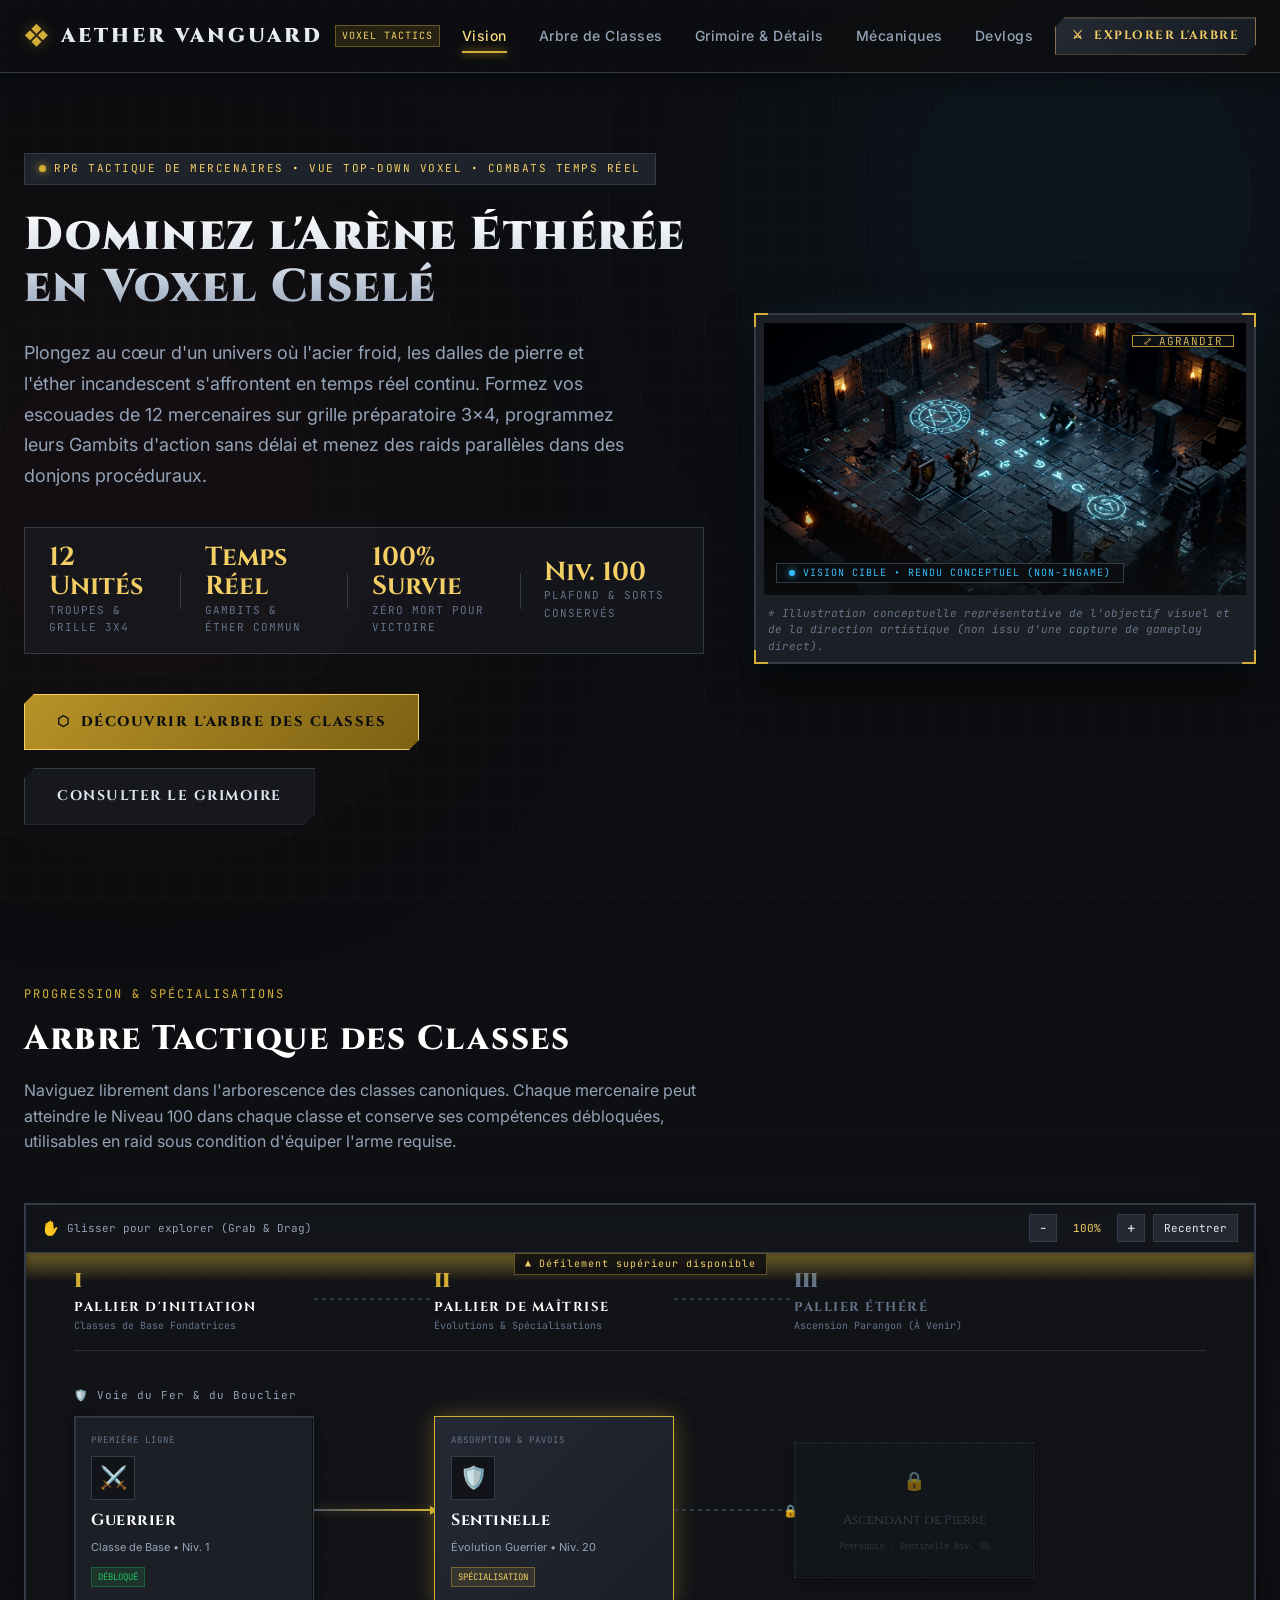
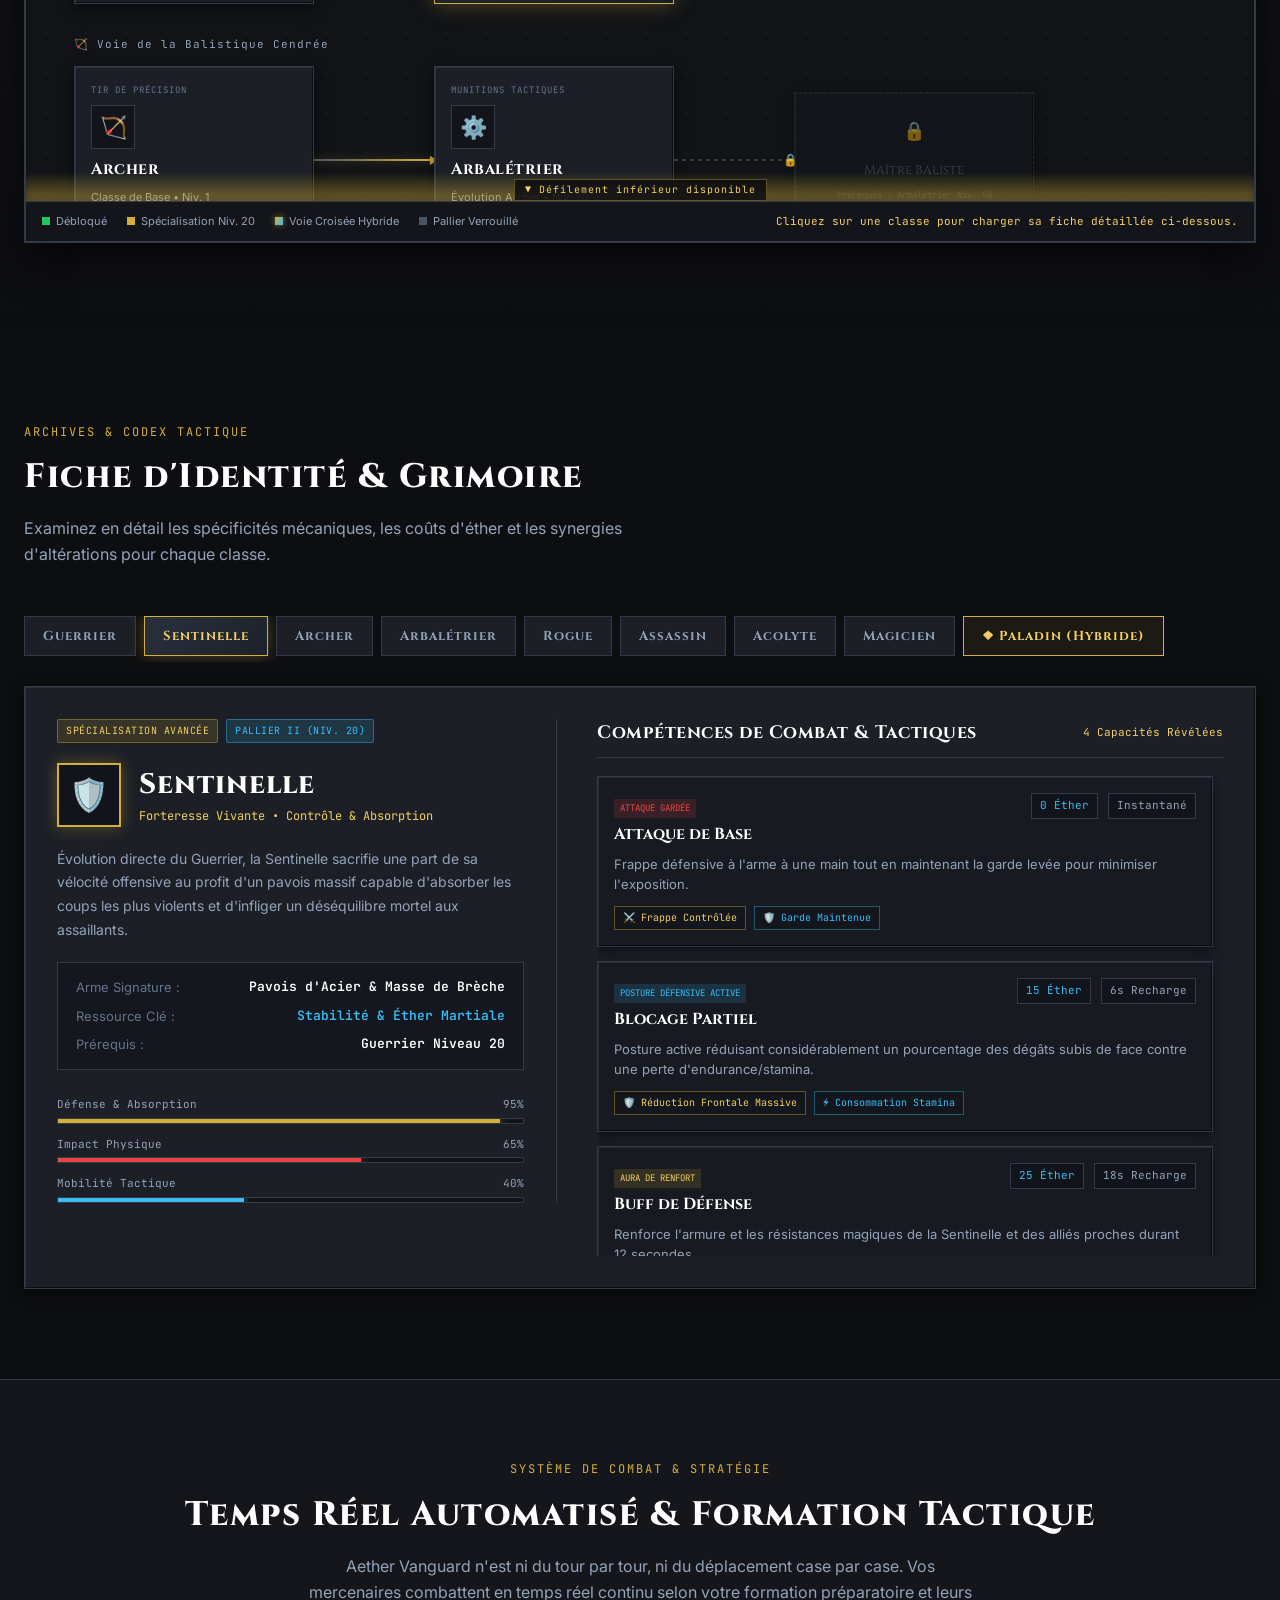
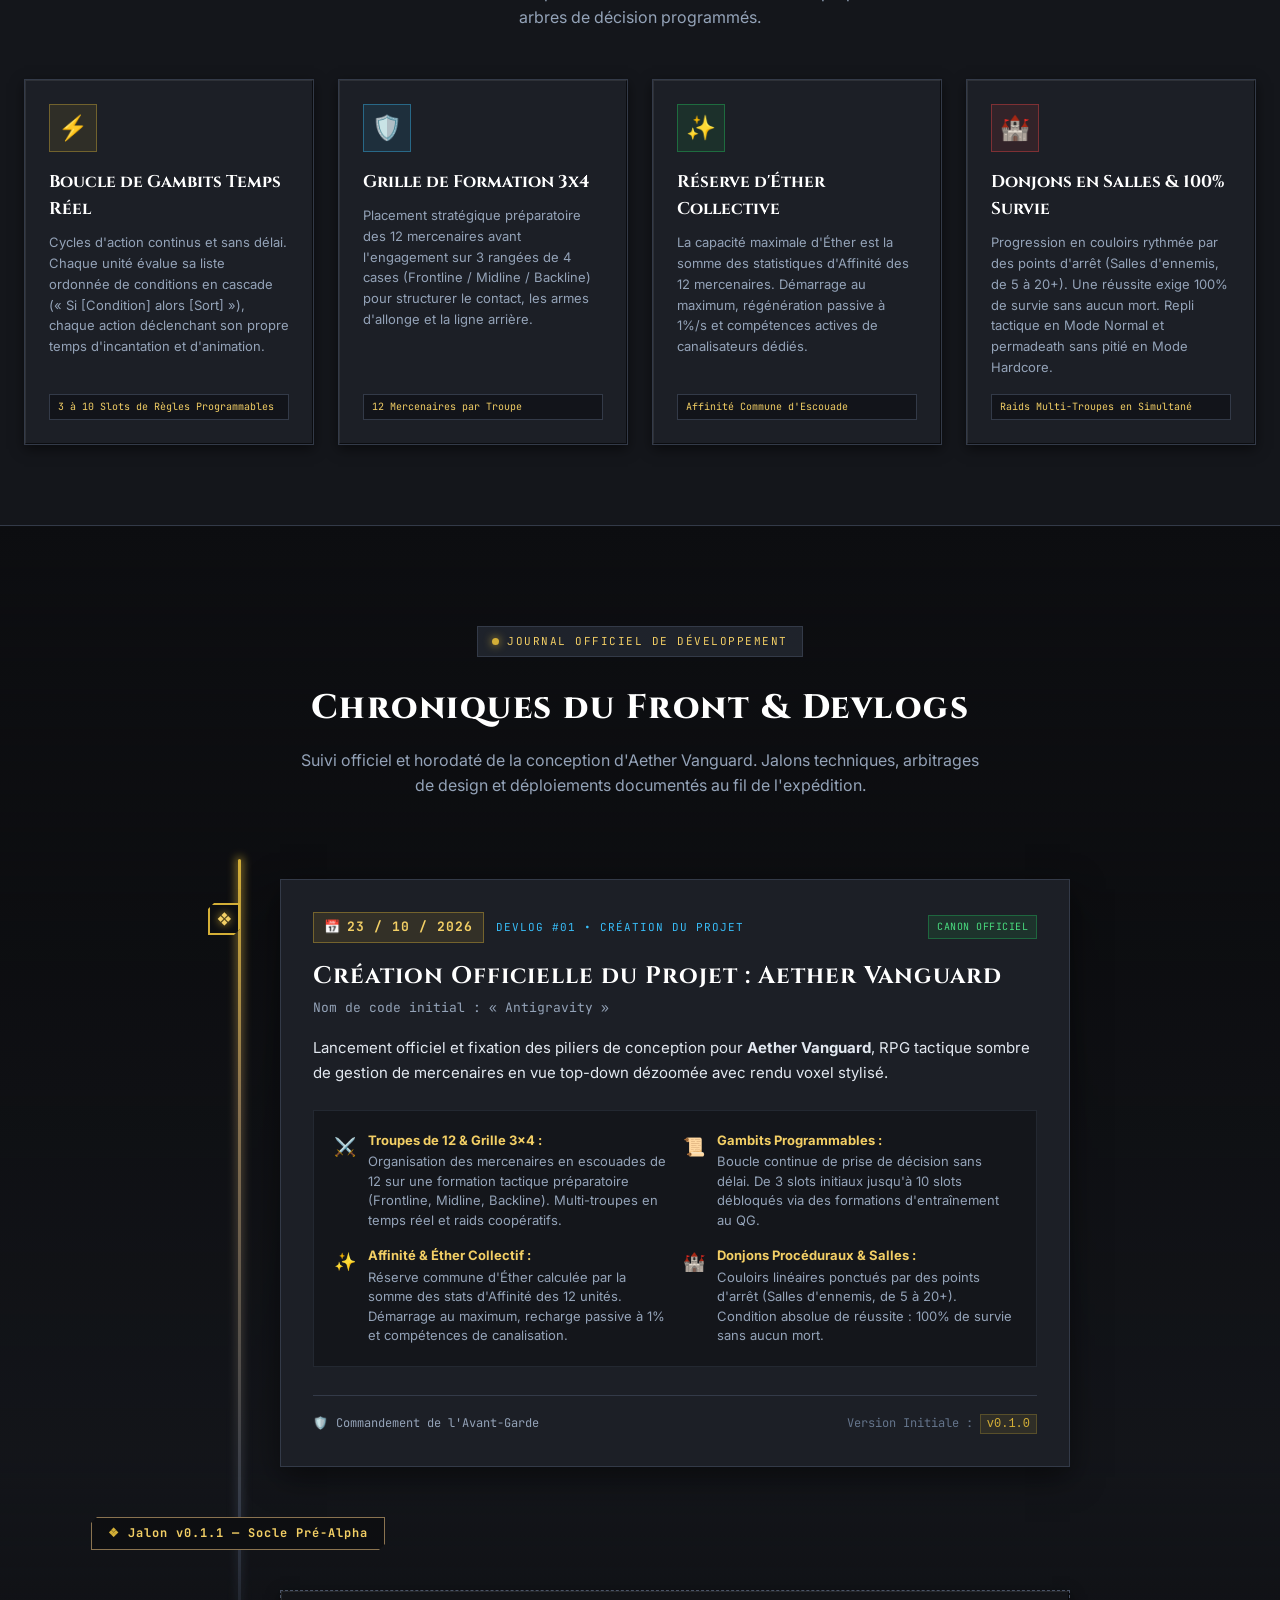
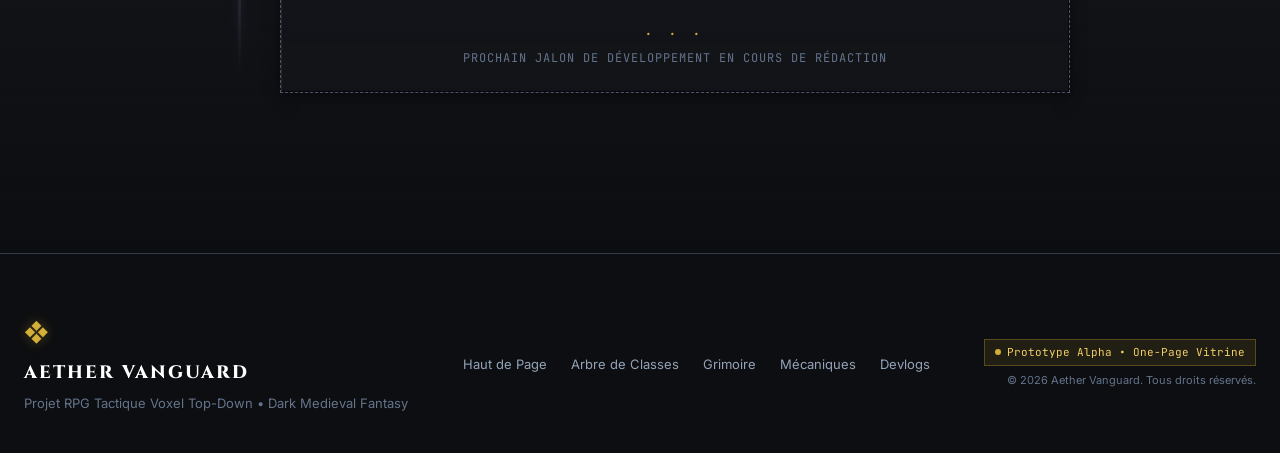
==== commit 906949db: "fix(website): eliminate turn-based/tile-movement phrasing and align with real-time 12-merc gambit vi" ====
--- a/website/index.html
+++ b/website/index.html
@@ -54,7 +54,7 @@
         <div class="hero-content">
           <div class="hero-tag">
             <span class="tag-dot"></span>
-            <span>RPG Tactique Dark Medieval • Vue Top-Down Voxel</span>
+            <span>RPG Tactique de Mercenaires • Vue Top-Down Voxel • Combats Temps Réel</span>
           </div>
 
           <h1 class="hero-title">
@@ -62,23 +62,28 @@
           </h1>
 
           <p class="hero-description">
-            Plongez au cœur d'un univers où l'acier froid, les dalles de pierre taillée et l'éther incandescent s'affrontent sur un échiquier tactique. Dirigez vos escouades, personnalisez votre lignée et débloquez la puissance des classes avancées.
+            Plongez au cœur d'un univers où l'acier froid, les dalles de pierre et l'éther incandescent s'affrontent en temps réel continu. Formez vos escouades de 12 mercenaires sur grille préparatoire 3x4, programmez leurs Gambits d'action sans délai et menez des raids parallèles dans des donjons procéduraux.
           </p>
 
           <div class="hero-stats-row">
             <div class="stat-card">
-              <span class="stat-number">28</span>
-              <span class="stat-label">Classes &amp; Concepts</span>
+              <span class="stat-number">12 Unités</span>
+              <span class="stat-label">Troupes &amp; Grille 3x4</span>
+            </div>
+            <div class="stat-divider"></div>
+            <div class="stat-card">
+              <span class="stat-number">Temps Réel</span>
+              <span class="stat-label">Gambits &amp; Éther Commun</span>
+            </div>
+            <div class="stat-divider"></div>
+            <div class="stat-card">
+              <span class="stat-number">100% Survie</span>
+              <span class="stat-label">Zéro Mort pour Victoire</span>
             </div>
             <div class="stat-divider"></div>
             <div class="stat-card">
               <span class="stat-number">Niv. 100</span>
-              <span class="stat-label">Plafond par Classe</span>
-            </div>
-            <div class="stat-divider"></div>
-            <div class="stat-card">
-              <span class="stat-number">Gambits</span>
-              <span class="stat-label">IA &amp; Mana Commun</span>
+              <span class="stat-label">Plafond &amp; Sorts Conservés</span>
             </div>
           </div>
 
@@ -128,7 +133,7 @@
         <div class="section-subtitle">Progression & Spécialisations</div>
         <h2 class="section-title">Arbre Tactique des Classes</h2>
         <p class="section-desc">
-          Naviguez librement dans l'arborescence à travers les échelons martiaux et mystiques. Maintenez le clic pour faire glisser la vue.
+          Naviguez librement dans l'arborescence des classes canoniques. Chaque mercenaire peut atteindre le Niveau 100 dans chaque classe et conserve ses compétences débloquées, utilisables en raid sous condition d'équiper l'arme requise.
         </p>
       </div>
 
@@ -774,7 +779,7 @@
                       <span class="cost-item cd-cost">18s Recharge</span>
                     </div>
                   </div>
-                  <p class="skill-desc">Renforce l'armure et les résistances magiques de la Sentinelle et des alliés adjacents pendant plusieurs tours.</p>
+                  <p class="skill-desc">Renforce l'armure et les résistances magiques de la Sentinelle et des alliés proches durant 12 secondes.</p>
                   <div class="skill-footer">
                     <span class="effect-chip chip-blue">✨ Armure &amp; Résistances Magiques</span>
                     <span class="effect-chip chip-amber">👥 Synergie d'Escouade</span>
@@ -793,7 +798,7 @@
                       <span class="cost-item cd-cost">8s Recharge</span>
                     </div>
                   </div>
-                  <p class="skill-desc">Coup violent asséné avec le pavois, repoussant la cible de quelques cases et lui infligeant l'état Déséquilibre.</p>
+                  <p class="skill-desc">Coup violent asséné avec le pavois, repoussant violemment la cible en arrière et lui infligeant l'état Déséquilibre.</p>
                   <div class="skill-footer">
                     <span class="effect-chip chip-red">💥 Déséquilibre Majeur</span>
                     <span class="effect-chip chip-blue">⚓ Répulsion Voxel</span>
@@ -806,44 +811,48 @@
       </div>
     </section>
 
-    <!-- Section 4 : Mécaniques & Synergies Tactiques -->
+    <!-- Section 4 : Mécaniques & Piliers de Combat -->
     <section class="section-tactics" id="tactics">
       <div class="container">
         <div class="section-header text-center">
-          <div class="section-subtitle">Profondeur de Jeu</div>
-          <h2 class="section-title">Synergies &amp; Altérations d'État</h2>
+          <div class="section-subtitle">Système de Combat &amp; Stratégie</div>
+          <h2 class="section-title">Temps Réel Automatisé &amp; Formation Tactique</h2>
           <p class="section-desc">
-            Chaque classe combine des états critiques pour déclencher des réactions en chaîne au combat.
+            Aether Vanguard n'est ni du tour par tour, ni du déplacement case par case. Vos mercenaires combattent en temps réel continu selon votre formation préparatoire et leurs arbres de décision programmés.
           </p>
         </div>
 
         <div class="tactics-grid">
+          <!-- Pilier 1 : Gambits & Boucle Temps Réel -->
           <div class="tactic-card voxel-bevel">
-            <div class="tactic-icon-box green-box">☠️</div>
-            <h3>Poisons &amp; Neurotoxines</h3>
-            <p>Infligés par le Rogue et l'Assassin. Dégâts d'érosion continus contournant les défenses physiques et réduisant les soins ennemis.</p>
-            <div class="tactic-badge">Appliqué par : Rogue, Assassin</div>
-          </div>
-
+            <div class="tactic-icon-box amber-box">⚡</div>
+            <h3>Boucle de Gambits Temps Réel</h3>
+            <p>Cycles d'action continus et sans délai. Chaque unité évalue sa liste ordonnée de conditions en cascade (« Si [Condition] alors [Sort] »), chaque action déclenchant son propre temps d'incantation et d'animation.</p>
+            <div class="tactic-badge">3 à 10 Slots de Règles Programmables</div>
+          </div>
+
+          <!-- Pilier 2 : Grille de Formation 3x4 -->
           <div class="tactic-card voxel-bevel">
-            <div class="tactic-icon-box red-box">🩸</div>
-            <h3>Saignements &amp; Lacérations</h3>
-            <p>Provoqués par les lames effilées et pointes d'acier. Les dégâts s'intensifient chaque fois que la cible se déplace sur la grille voxel.</p>
-            <div class="tactic-badge">Appliqué par : Guerrier, Rogue</div>
-          </div>
-
+            <div class="tactic-icon-box blue-box">🛡️</div>
+            <h3>Grille de Formation 3x4</h3>
+            <p>Placement stratégique préparatoire des 12 mercenaires avant l'engagement sur 3 rangées de 4 cases (Frontline / Midline / Backline) pour structurer le contact, les armes d'allonge et la ligne arrière.</p>
+            <div class="tactic-badge">12 Mercenaires par Troupe</div>
+          </div>
+
+          <!-- Pilier 3 : Éther Commun & Affinité -->
           <div class="tactic-card voxel-bevel">
-            <div class="tactic-icon-box blue-box">⚡</div>
-            <h3>Déséquilibre &amp; Vulnérabilité</h3>
-            <p>Fracas au bouclier et tirs de rupture neutralisent la garde adverse, augmentant tous les dégâts critiques subis de 35%.</p>
-            <div class="tactic-badge">Appliqué par : Sentinelle, Arbalétrier</div>
-          </div>
-
+            <div class="tactic-icon-box green-box">✨</div>
+            <h3>Réserve d'Éther Collective</h3>
+            <p>La capacité maximale d'Éther est la somme des statistiques d'Affinité des 12 mercenaires. Démarrage au maximum, régénération passive à 1%/s et compétences actives de canalisateurs dédiés.</p>
+            <div class="tactic-badge">Affinité Commune d'Escouade</div>
+          </div>
+
+          <!-- Pilier 4 : Donjons Procéduraux, Salles & 100% Survie -->
           <div class="tactic-card voxel-bevel">
-            <div class="tactic-icon-box amber-box">⚙️</div>
-            <h3>Recharges Préparées</h3>
-            <p>L'Arbalétrier charge tactiquement ses munitions (transperçantes, explosives, neutralisantes) pour s'adapter à la menace en temps réel.</p>
-            <div class="tactic-badge">Appliqué par : Arbalétrier</div>
+            <div class="tactic-icon-box red-box">🏰</div>
+            <h3>Donjons en Salles &amp; 100% Survie</h3>
+            <p>Progression en couloirs rythmée par des points d'arrêt (Salles d'ennemis, de 5 à 20+). Une réussite exige 100% de survie sans aucun mort. Repli tactique en Mode Normal et permadeath sans pitié en Mode Hardcore.</p>
+            <div class="tactic-badge">Raids Multi-Troupes en Simultané</div>
           </div>
         </div>
       </div>
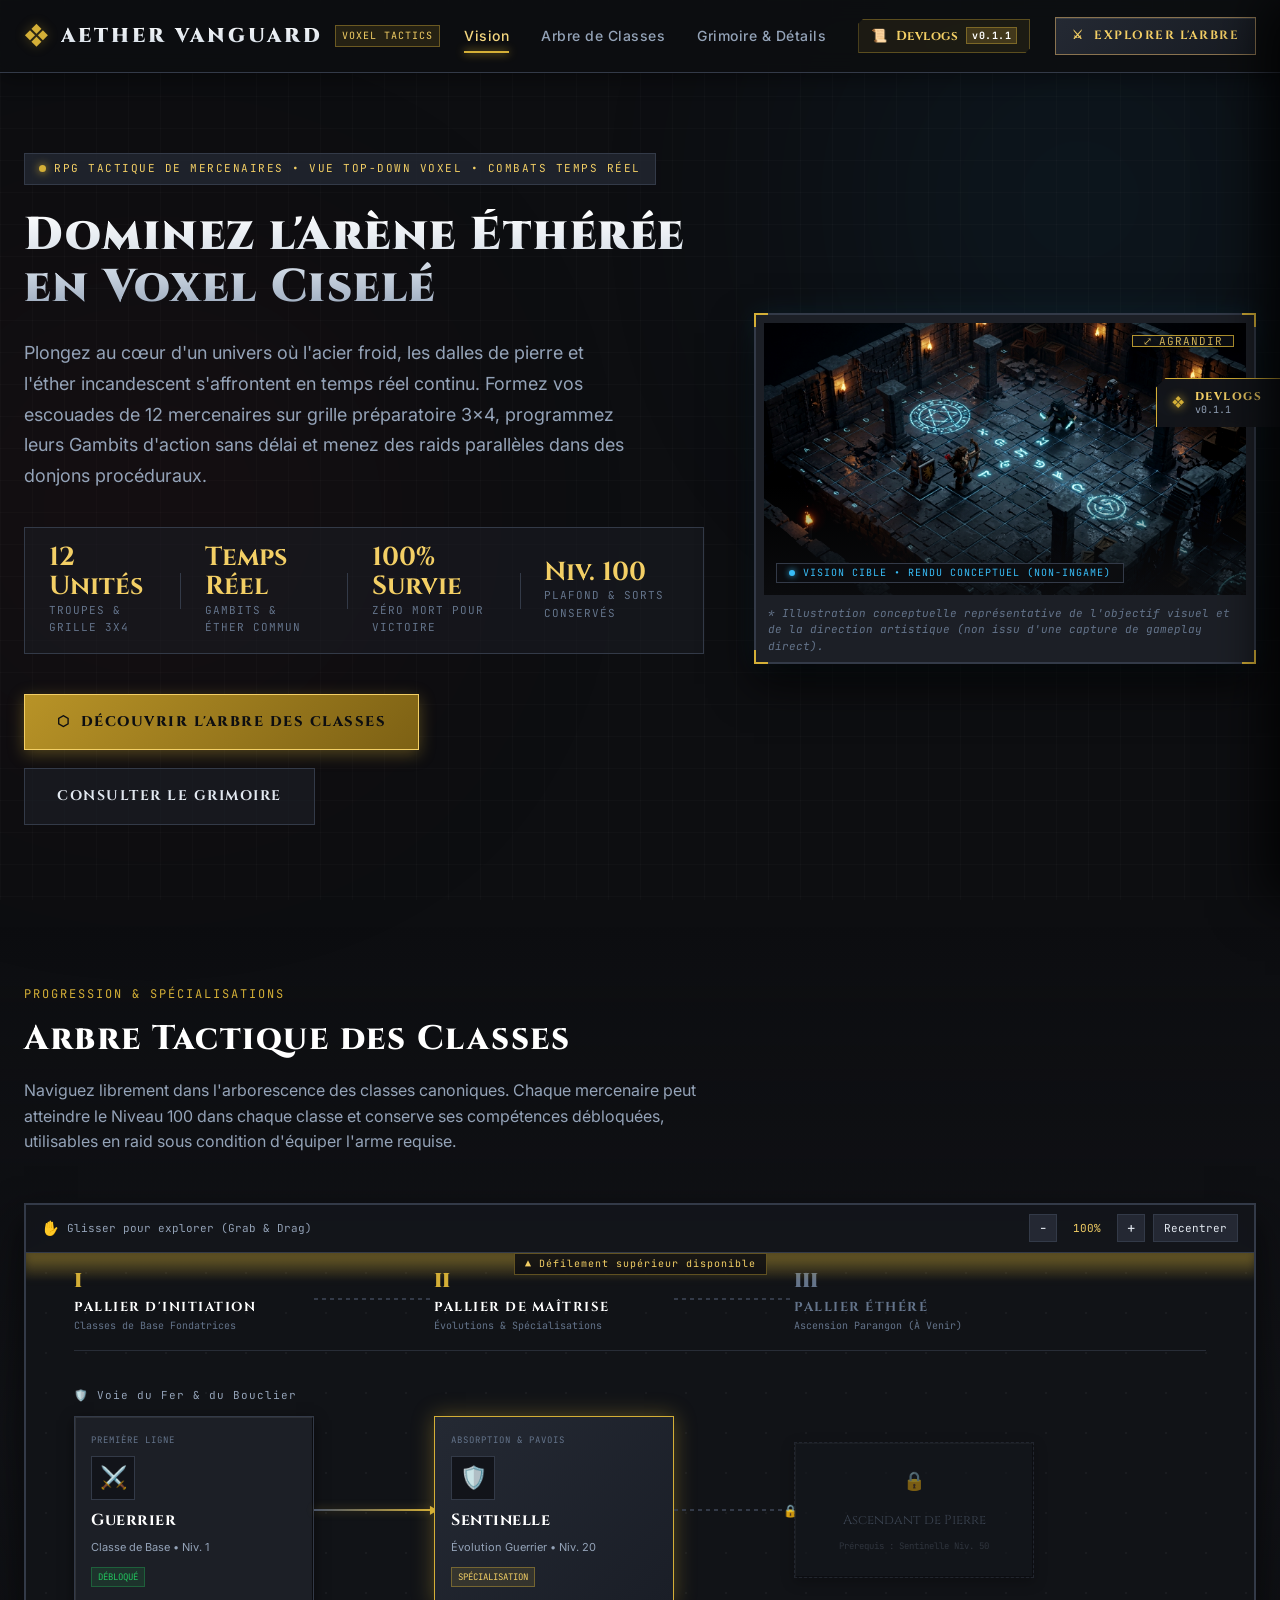
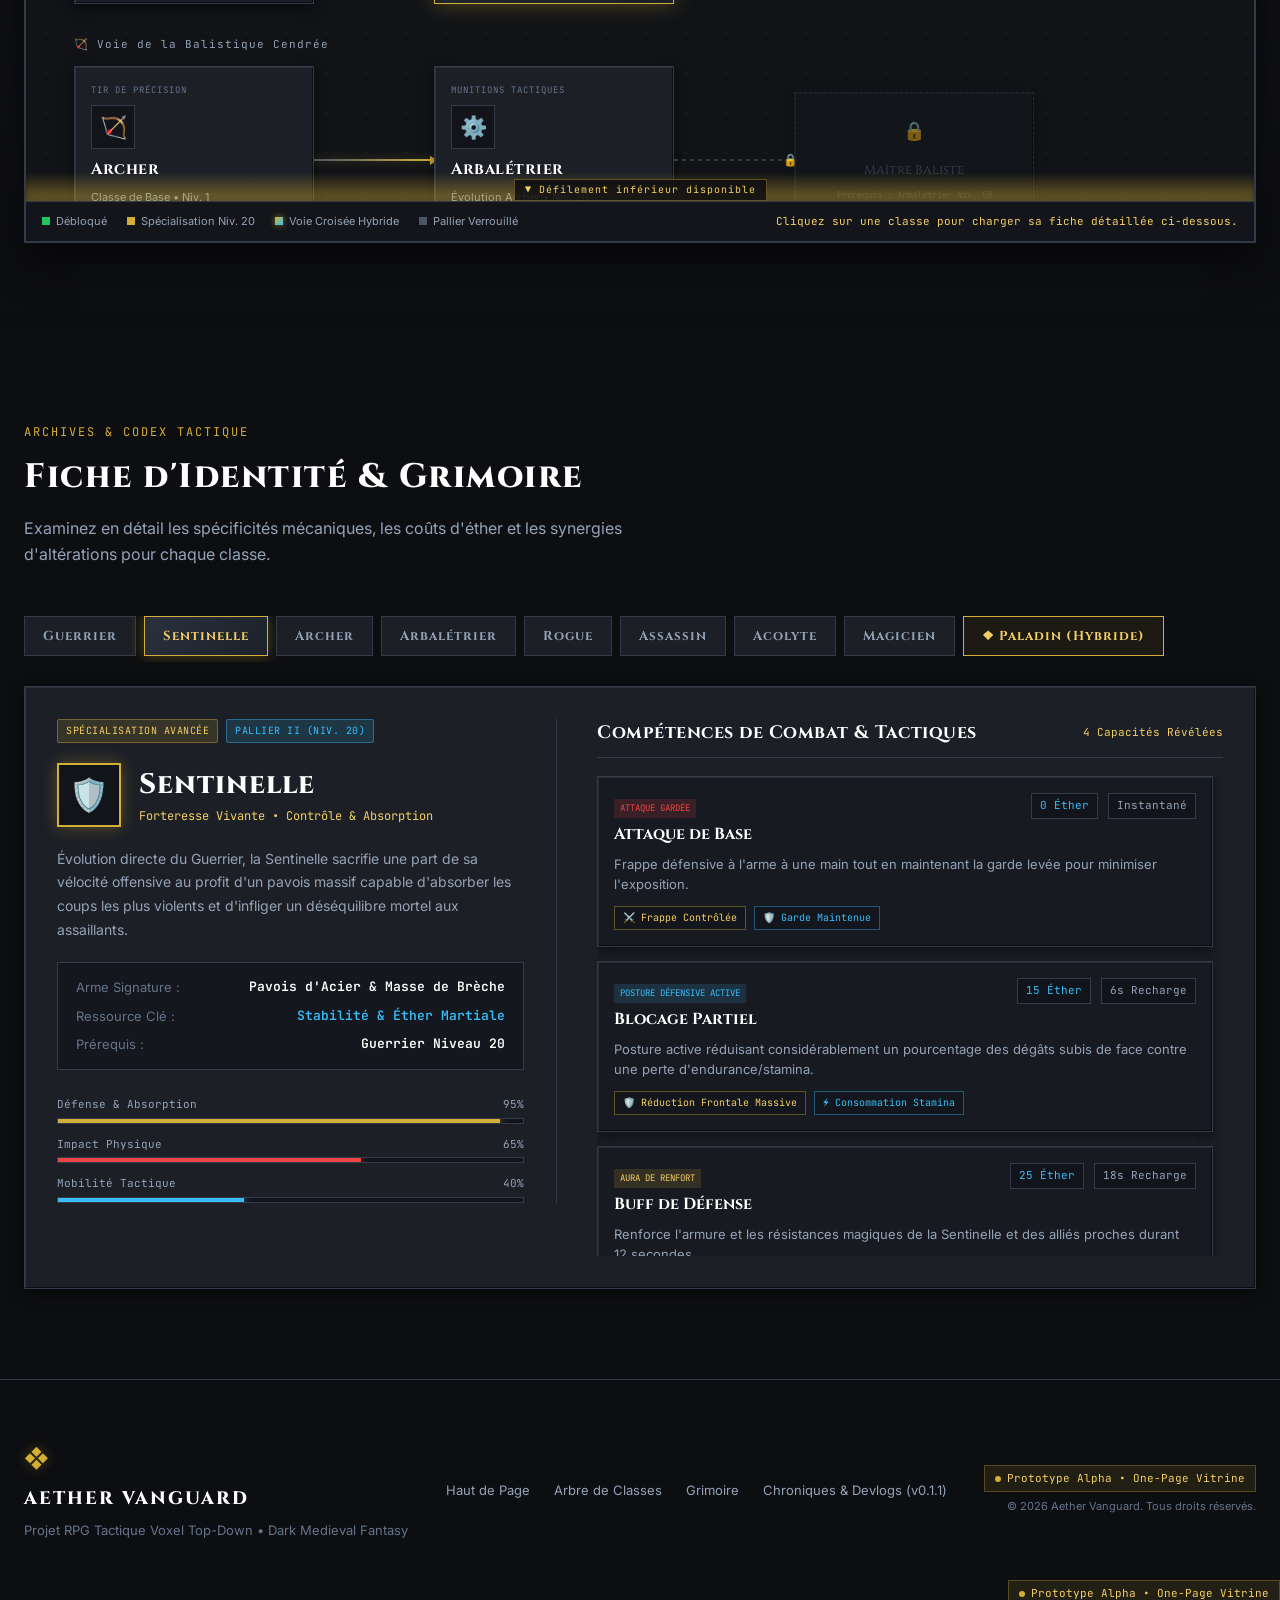
==== commit ecf951a0: "feat(website): devlog drawer, detail popup modal, and subtle light sweep animations" ====
--- a/website/index.html
+++ b/website/index.html
@@ -29,8 +29,11 @@
         <a href="#hero" class="nav-link active">Vision</a>
         <a href="#class-tree-section" class="nav-link">Arbre de Classes</a>
         <a href="#class-details" class="nav-link">Grimoire & Détails</a>
-        <a href="#tactics" class="nav-link">Mécaniques</a>
-        <a href="#devlogs" class="nav-link">Devlogs</a>
+        <button type="button" class="nav-devlog-btn" id="nav-btn-devlogs" aria-label="Ouvrir le journal des Devlogs">
+          <span class="btn-icon">📜</span>
+          <span>Devlogs</span>
+          <span class="nav-ver-chip">v0.1.1</span>
+        </button>
       </nav>
 
       <div class="header-actions">
@@ -811,162 +814,6 @@
       </div>
     </section>
 
-    <!-- Section 4 : Mécaniques & Piliers de Combat -->
-    <section class="section-tactics" id="tactics">
-      <div class="container">
-        <div class="section-header text-center">
-          <div class="section-subtitle">Système de Combat &amp; Stratégie</div>
-          <h2 class="section-title">Temps Réel Automatisé &amp; Formation Tactique</h2>
-          <p class="section-desc">
-            Aether Vanguard n'est ni du tour par tour, ni du déplacement case par case. Vos mercenaires combattent en temps réel continu selon votre formation préparatoire et leurs arbres de décision programmés.
-          </p>
-        </div>
-
-        <div class="tactics-grid">
-          <!-- Pilier 1 : Gambits & Boucle Temps Réel -->
-          <div class="tactic-card voxel-bevel">
-            <div class="tactic-icon-box amber-box">⚡</div>
-            <h3>Boucle de Gambits Temps Réel</h3>
-            <p>Cycles d'action continus et sans délai. Chaque unité évalue sa liste ordonnée de conditions en cascade (« Si [Condition] alors [Sort] »), chaque action déclenchant son propre temps d'incantation et d'animation.</p>
-            <div class="tactic-badge">3 à 10 Slots de Règles Programmables</div>
-          </div>
-
-          <!-- Pilier 2 : Grille de Formation 3x4 -->
-          <div class="tactic-card voxel-bevel">
-            <div class="tactic-icon-box blue-box">🛡️</div>
-            <h3>Grille de Formation 3x4</h3>
-            <p>Placement stratégique préparatoire des 12 mercenaires avant l'engagement sur 3 rangées de 4 cases (Frontline / Midline / Backline) pour structurer le contact, les armes d'allonge et la ligne arrière.</p>
-            <div class="tactic-badge">12 Mercenaires par Troupe</div>
-          </div>
-
-          <!-- Pilier 3 : Éther Commun & Affinité -->
-          <div class="tactic-card voxel-bevel">
-            <div class="tactic-icon-box green-box">✨</div>
-            <h3>Réserve d'Éther Collective</h3>
-            <p>La capacité maximale d'Éther est la somme des statistiques d'Affinité des 12 mercenaires. Démarrage au maximum, régénération passive à 1%/s et compétences actives de canalisateurs dédiés.</p>
-            <div class="tactic-badge">Affinité Commune d'Escouade</div>
-          </div>
-
-          <!-- Pilier 4 : Donjons Procéduraux, Salles & 100% Survie -->
-          <div class="tactic-card voxel-bevel">
-            <div class="tactic-icon-box red-box">🏰</div>
-            <h3>Donjons en Salles &amp; 100% Survie</h3>
-            <p>Progression en couloirs rythmée par des points d'arrêt (Salles d'ennemis, de 5 à 20+). Une réussite exige 100% de survie sans aucun mort. Repli tactique en Mode Normal et permadeath sans pitié en Mode Hardcore.</p>
-            <div class="tactic-badge">Raids Multi-Troupes en Simultané</div>
-          </div>
-        </div>
-      </div>
-    </section>
-
-    <!-- Section 5 : Chroniques & Devlogs Officiels (Timeline Frise) -->
-    <section class="section-devlogs" id="devlogs">
-      <div class="container">
-        <div class="section-header text-center">
-          <div class="hero-tag">
-            <span class="tag-dot"></span>
-            <span>Journal Officiel de Développement</span>
-          </div>
-          <h2 class="section-title">Chroniques du Front &amp; Devlogs</h2>
-          <p class="section-desc centered-desc">
-            Suivi officiel et horodaté de la conception d'Aether Vanguard. Jalons techniques, arbitrages de design et déploiements documentés au fil de l'expédition.
-          </p>
-        </div>
-
-        <!-- Vertical Timeline Frise (Design conforme au schéma) -->
-        <div class="timeline-container">
-          <div class="timeline-spine" aria-hidden="true">
-            <div class="timeline-spine-glow"></div>
-          </div>
-
-          <!-- Devlog Entry 1 : Création du projet (23/10/2026) -->
-          <article class="timeline-entry" id="devlog-01">
-            <div class="timeline-node">
-              <span class="node-crest">❖</span>
-            </div>
-
-            <div class="timeline-card voxel-bevel">
-              <div class="timeline-header">
-                <div class="timeline-date-badge">
-                  <span class="date-icon">📅</span>
-                  <time datetime="2026-10-23">23 / 10 / 2026</time>
-                </div>
-                <span class="timeline-tag tag-genesis">Devlog #01 • Création du Projet</span>
-                <span class="timeline-status-pill">Canon Officiel</span>
-              </div>
-
-              <h3 class="timeline-title">
-                Création Officielle du Projet : Aether Vanguard
-              </h3>
-              <div class="timeline-codename">
-                Nom de code initial : <span class="text-gold">« Antigravity »</span>
-              </div>
-
-              <p class="timeline-summary">
-                Lancement officiel et fixation des piliers de conception pour <strong>Aether Vanguard</strong>, RPG tactique sombre de gestion de mercenaires en vue top-down dézoomée avec rendu voxel stylisé.
-              </p>
-
-              <div class="timeline-pillars-grid">
-                <div class="pillar-item">
-                  <div class="pillar-icon">⚔️</div>
-                  <div class="pillar-text">
-                    <strong>Troupes de 12 &amp; Grille 3x4 :</strong> Organisation des mercenaires en escouades de 12 sur une formation tactique préparatoire (Frontline, Midline, Backline). Multi-troupes en temps réel et raids coopératifs.
-                  </div>
-                </div>
-
-                <div class="pillar-item">
-                  <div class="pillar-icon">📜</div>
-                  <div class="pillar-text">
-                    <strong>Gambits Programmables :</strong> Boucle continue de prise de décision sans délai. De 3 slots initiaux jusqu'à 10 slots débloqués via des formations d'entraînement au QG.
-                  </div>
-                </div>
-
-                <div class="pillar-item">
-                  <div class="pillar-icon">✨</div>
-                  <div class="pillar-text">
-                    <strong>Affinité &amp; Éther Collectif :</strong> Réserve commune d'Éther calculée par la somme des stats d'Affinité des 12 unités. Démarrage au maximum, recharge passive à 1% et compétences de canalisation.
-                  </div>
-                </div>
-
-                <div class="pillar-item">
-                  <div class="pillar-icon">🏰</div>
-                  <div class="pillar-text">
-                    <strong>Donjons Procéduraux &amp; Salles :</strong> Couloirs linéaires ponctués par des points d'arrêt (Salles d'ennemis, de 5 à 20+). Condition absolue de réussite : 100% de survie sans aucun mort.
-                  </div>
-                </div>
-              </div>
-
-              <div class="timeline-footer">
-                <div class="timeline-author">
-                  <span class="author-avatar">🛡️</span>
-                  <span>Commandement de l'Avant-Garde</span>
-                </div>
-                <div class="timeline-version-tag">
-                  Version Initiale : <code>v0.1.0</code>
-                </div>
-              </div>
-            </div>
-          </article>
-
-          <!-- Jalon de Version sur la Frise (Correspond au "- v0.1.1" du schéma) -->
-          <div class="timeline-milestone-marker">
-            <div class="milestone-line-left"></div>
-            <div class="milestone-badge">
-              <span class="milestone-icon">❖</span>
-              <span>Jalon v0.1.1 — Socle Pré-Alpha</span>
-            </div>
-            <div class="milestone-line-right"></div>
-          </div>
-
-          <!-- Nœud En Attente (Boîte [...] du schéma) -->
-          <div class="timeline-pending-node">
-            <div class="pending-card voxel-bevel">
-              <div class="pending-dots">. . .</div>
-              <span class="pending-text">Prochain jalon de développement en cours de rédaction</span>
-            </div>
-          </div>
-        </div>
-      </div>
-    </section>
   </main>
 
   <!-- Site Footer -->
@@ -982,9 +829,161 @@
         <a href="#hero">Haut de Page</a>
         <a href="#class-tree-section">Arbre de Classes</a>
         <a href="#class-details">Grimoire</a>
-        <a href="#tactics">Mécaniques</a>
-        <a href="#devlogs">Devlogs</a>
-      </div>
+        <button type="button" class="footer-devlog-btn" id="footer-btn-devlogs">Chroniques &amp; Devlogs (v0.1.1)</button>
+      </div>
+
+      <div class="footer-meta">
+        <div class="build-badge">
+          <span class="badge-dot"></span>
+          <span>Prototype Alpha • One-Page Vitrine</span>
+        </div>
+        <p class="copyright">© 2026 Aether Vanguard. Tous droits réservés.</p>
+      </div>
+    </div>
+  </footer>
+
+  <!-- Floating Trigger Pill for Devlog Drawer (Bord droit) -->
+  <button type="button" class="devlog-float-pill" id="btn-open-devlogs" aria-label="Ouvrir le panneau des Chroniques et Devlogs">
+    <span class="pill-shimmer" aria-hidden="true"></span>
+    <span class="pill-crest">❖</span>
+    <span class="pill-text-wrap">
+      <span class="pill-title">DEVLOGS</span>
+      <code class="pill-ver">v0.1.1</code>
+    </span>
+  </button>
+
+  <!-- Off-Canvas Devlog Side Drawer (Tiroir coulissant à droite) -->
+  <div class="drawer-backdrop" id="drawer-backdrop" aria-hidden="true"></div>
+  <aside class="devlog-drawer" id="devlog-drawer" aria-hidden="true" role="dialog" aria-label="Journal des Chroniques et Devlogs">
+    <div class="drawer-header">
+      <div class="drawer-title-group">
+        <div class="drawer-tag">
+          <span class="tag-dot"></span>
+          <span>JOURNAL OFFICIEL DE BORD</span>
+        </div>
+        <h3 class="drawer-title">Chroniques du Front</h3>
+      </div>
+      <button type="button" class="drawer-close-btn" id="btn-close-drawer" aria-label="Fermer le panneau des devlogs">✕</button>
+    </div>
+
+    <div class="drawer-body">
+      <!-- Vertical Timeline Frise (Conforme au schéma du joueur) -->
+      <div class="drawer-timeline">
+        <div class="drawer-spine" aria-hidden="true">
+          <div class="drawer-spine-glow"></div>
+        </div>
+
+        <!-- Devlog 1 : Carte Concise Cliquable pour Pop-up -->
+        <article class="drawer-card voxel-bevel" id="drawer-card-devlog-01" tabindex="0" role="button" aria-label="Ouvrir le Devlog #01 du 23/10/2026">
+          <div class="drawer-card-node">
+            <span class="node-crest">❖</span>
+          </div>
+
+          <div class="drawer-card-header">
+            <div class="drawer-card-badge">23 / 10 / 2026</div>
+            <span class="drawer-card-num">DEV #01</span>
+            <span class="drawer-card-ver">v0.1.0</span>
+          </div>
+
+          <h4 class="drawer-card-title">Création Officielle : Aether Vanguard</h4>
+          <div class="drawer-card-codename">Nom de code initial : <span class="text-gold">« Antigravity »</span></div>
+
+          <p class="drawer-card-snippet">
+            Lancement officiel : Troupes de 12 sur grille 3x4, boucle de Gambits en temps réel, réserve d'éther commune et donjons procéduraux en salles.
+          </p>
+
+          <div class="drawer-card-action">
+            <span class="action-text">Ouvrir le rapport complet</span>
+            <span class="action-arrow">➔</span>
+          </div>
+        </article>
+
+        <!-- Jalon de Version sur la Frise (- v0.1.1) -->
+        <div class="drawer-milestone">
+          <div class="milestone-crossbar"></div>
+          <span class="milestone-badge">❖ Jalon v0.1.1 — Socle Pré-Alpha</span>
+        </div>
+
+        <!-- Nœud En Attente [...] -->
+        <div class="drawer-pending-box voxel-bevel">
+          <div class="pending-dots">. . .</div>
+          <span class="pending-text">Prochain jalon en cours de rédaction</span>
+        </div>
+      </div>
+    </div>
+  </aside>
+
+  <!-- Devlog Detail Modal (Pop-up complète avec tous les changements) -->
+  <div class="devlog-modal" id="devlog-modal" aria-hidden="true" role="dialog" aria-label="Détail complet du devlog">
+    <div class="modal-backdrop" id="modal-backdrop"></div>
+    <div class="modal-wrapper">
+      <button type="button" class="modal-close-btn" id="btn-close-modal" aria-label="Fermer la pop-up">✕</button>
+      <div class="modal-card voxel-bevel">
+        <div class="modal-header">
+          <div class="modal-badge-row">
+            <span class="badge badge-amber">Devlog Officiel #01</span>
+            <span class="badge badge-blue">Version Initiale v0.1.0</span>
+            <span class="badge badge-green">Canon Validé</span>
+          </div>
+          <h2 class="modal-title">Création Officielle du Projet : Aether Vanguard</h2>
+          <div class="modal-meta-row">
+            <span class="modal-meta-item">📅 23 Octobre 2026</span>
+            <span class="modal-meta-item">🛡️ Commandement de l'Avant-Garde</span>
+            <span class="modal-meta-item">Nom de code initial : <strong class="text-gold">« Antigravity »</strong></span>
+          </div>
+        </div>
+
+        <div class="modal-body">
+          <div class="modal-lead-box">
+            <p>
+              Ce premier billet officiel acte la fondation et le démarrage du développement d'<strong>Aether Vanguard</strong>. Le jeu est un RPG tactique sombre de gestion de mercenaires en vue top-down dézoomée avec un rendu voxel stylisé.
+            </p>
+          </div>
+
+          <h4 class="modal-section-title">⚔️ 1. Gestion des Troupes &amp; Grille de Formation 3x4</h4>
+          <ul class="modal-list">
+            <li><strong>Organisation en Compagnies :</strong> Recrutement de mercenaires de Niveau 1 sur les classes de base et structuration en troupes de 12 unités maximum.</li>
+            <li><strong>Grille Préparatoire 3x4 (12 slots) :</strong> Avant d'engager le combat, les 12 unités se placent sur 3 rangées de 4 cases (Frontline / Midline / Backline) pour organiser le premier rideau, les armes d'allonge et la ligne arrière.</li>
+            <li><strong>Multi-Troupes Simultanées :</strong> Possibilité de déployer plusieurs troupes autonomes dans différents donjons en temps réel simultané (avec bascule de caméra fluide à volonté) et raids coopératifs multi-troupes.</li>
+          </ul>
+
+          <h4 class="modal-section-title">📜 2. Boucle de Combat Temps Réel &amp; Gambits Programmables</h4>
+          <ul class="modal-list">
+            <li><strong>Temps Réel Continu :</strong> Zéro tour par tour, zéro déplacement case par case. Les mercenaires exécutent des cycles de décision en boucle continue et sans aucun délai d'attente.</li>
+            <li><strong>Évaluation en Cascade :</strong> Chaque règle est évaluée de haut en bas selon la priorité définie (« Si [Condition] alors [Action] »). Si la condition n'est pas remplie, l'unité passe immédiatement à la règle suivante.</li>
+            <li><strong>Temps d'Action :</strong> Chaque sort ou compétence possède son temps d'incantation (cast) et d'animation propre.</li>
+            <li><strong>Slots de Gambits (3 ➔ 10) :</strong> Chaque unité commence avec 3 slots de règles et peut débloquer jusqu'à 10 slots via des sessions d'entraînement au QG (investissement en temps et en or). Les règles sont strictement figées pendant les raids.</li>
+          </ul>
+
+          <h4 class="modal-section-title">✨ 3. Économie Collective d'Éther &amp; Affinité</h4>
+          <ul class="modal-list">
+            <li><strong>Plafond d'Éther d'Escouade :</strong> Le réservoir maximal d'Éther de la troupe est la somme exacte des statistiques d'<em>Affinité d'Éther</em> des 12 mercenaires.</li>
+            <li><strong>Dynamique Énergétique :</strong> La réserve démarre au maximum au début du combat, se recharge passivement à 1% par seconde et via des compétences actives de canalisation (rôle clé des unités génératrices).</li>
+            <li><strong>Condition d'Arme Requise :</strong> Un mercenaire peut lancer n'importe quel sort acquis au cours de son parcours de classes (plafond Niv. 100) à condition stricte d'équiper l'arme requise par ce sort.</li>
+          </ul>
+
+          <h4 class="modal-section-title">🏰 4. Donjons Procéduraux, Salles &amp; Règle 100% Survie</h4>
+          <ul class="modal-list">
+            <li><strong>Structure Linéaire par « Salles » :</strong> Donjons en couloirs rythmés par des points d'arrêt (Salles d'ennemis, de 5 à 20+).</li>
+            <li><strong>Condition Absolue de Réussite :</strong> Un donjon n'est validé comme réussi que si 100% de la troupe survit. Un mort (même réanimé en cours de combat) invalide la réussite parfaite.</li>
+            <li><strong>Mode Normal vs Mode Hardcore :</strong> En normal, téléportation d'urgence arcanique préservant le butin en cas de wipe avec coût de réanimation au QG (risque de Game Over économique). En hardcore, permadeath irréversible, perte partielle du butin porté par le défunt et retraite impossible.</li>
+          </ul>
+
+          <h4 class="modal-section-title">💻 5. Déploiement &amp; Dépôt Officiel GitHub</h4>
+          <ul class="modal-list">
+            <li>Dépôt public configuré sur <code>https://github.com/Anstrum/aether-vanguard-website</code>.</li>
+            <li>Branches établies : <code>master</code> (production GitHub Pages), <code>dev</code> (tests/intégration) et <code>feature-feat1</code> (développement actif).</li>
+          </ul>
+        </div>
+
+        <div class="modal-footer">
+          <button type="button" class="btn btn-chamfer btn-primary btn-sm" id="btn-modal-close-action">
+            <span>Fermer le Rapport</span>
+          </button>
+        </div>
+      </div>
+    </div>
+  </div>
 
       <div class="footer-meta">
         <div class="build-badge">
--- a/website/style.css
+++ b/website/style.css
@@ -261,6 +261,40 @@
   box-shadow: 0 0 8px var(--accent-gold);
 }
 
+/* Nav Devlog Trigger Button */
+.nav-devlog-btn {
+  display: inline-flex;
+  align-items: center;
+  gap: 8px;
+  background: rgba(212, 175, 55, 0.08);
+  border: 1px solid rgba(212, 175, 55, 0.35);
+  color: var(--accent-gold-light);
+  font-family: var(--font-serif);
+  font-size: 13px;
+  font-weight: 700;
+  letter-spacing: 0.5px;
+  padding: 5px 12px;
+  cursor: pointer;
+  clip-path: polygon(5px 0, 100% 0, 100% calc(100% - 5px), calc(100% - 5px) 100%, 0 100%, 0 5px);
+  transition: all var(--transition-fast);
+}
+
+.nav-devlog-btn:hover {
+  background: rgba(212, 175, 55, 0.18);
+  border-color: var(--accent-gold);
+  box-shadow: 0 0 12px var(--accent-gold-glow);
+  transform: translateY(-1px);
+}
+
+.nav-ver-chip {
+  font-family: var(--font-mono);
+  font-size: 10px;
+  padding: 1px 5px;
+  background: rgba(212, 175, 55, 0.2);
+  border: 1px solid rgba(212, 175, 55, 0.4);
+  color: #fff;
+}
+
 /* ==========================================================================
    Buttons & Voxel Chamfers
    ========================================================================== */
@@ -278,6 +312,35 @@
   cursor: pointer;
   border: none;
   position: relative;
+  overflow: hidden;
+  transition: all var(--transition-fast);
+}
+
+/* Subtle Shimmer Ray Light Effect across buttons */
+.btn::before {
+  content: '';
+  position: absolute;
+  top: 0;
+  left: -140%;
+  width: 60%;
+  height: 100%;
+  background: linear-gradient(
+    90deg,
+    transparent 0%,
+    rgba(255, 255, 255, 0.04) 25%,
+    rgba(255, 255, 255, 0.22) 50%,
+    rgba(255, 255, 255, 0.04) 75%,
+    transparent 100%
+  );
+  transform: skewX(-25deg);
+  pointer-events: none;
+  animation: button-shimmer 5.5s infinite ease-in-out;
+}
+
+@keyframes button-shimmer {
+  0%, 70% { left: -140%; }
+  85%, 100% { left: 200%; }
+}
   transition: all var(--transition-fast);
 }
 
@@ -1909,289 +1972,574 @@
 }
 
 /* ==========================================================================
-   Section 5 : Chroniques & Devlogs Officiels (Vertical Timeline)
+   Chroniques & Devlogs : Floating Pill, Side Drawer & Detail Modal
    ========================================================================== */
-.section-devlogs {
-  padding: 100px 0 120px;
-  position: relative;
-  background: linear-gradient(180deg, transparent 0%, rgba(13, 14, 17, 0.7) 30%, rgba(20, 22, 27, 0.9) 70%, transparent 100%);
-}
-
-.timeline-container {
-  position: relative;
-  max-width: 860px;
-  margin: 60px auto 0;
-  padding: 20px 0 40px;
-}
-
-/* Vertical Spine Line (Fil conducteur arcanique) */
-.timeline-spine {
+
+/* Floating Trigger Pill on the Right Edge */
+.devlog-float-pill {
+  position: fixed;
+  right: 0;
+  top: 42%;
+  z-index: 950;
+  display: flex;
+  align-items: center;
+  gap: 10px;
+  padding: 12px 18px 12px 14px;
+  background: rgba(20, 22, 27, 0.94);
+  backdrop-filter: blur(12px);
+  border: 1px solid var(--accent-gold);
+  border-right: none;
+  color: var(--accent-gold-light);
+  cursor: pointer;
+  box-shadow: -4px 8px 25px rgba(0, 0, 0, 0.7), 0 0 15px var(--accent-gold-glow);
+  clip-path: polygon(10px 0, 100% 0, 100% 100%, 0 100%, 0 10px);
+  overflow: hidden;
+  transition: all var(--transition-fast);
+}
+
+.devlog-float-pill:hover {
+  background: var(--bg-stone-surface);
+  transform: translateX(-4px);
+  box-shadow: -6px 10px 30px rgba(0, 0, 0, 0.8), 0 0 22px var(--accent-gold-glow);
+}
+
+.pill-shimmer {
   position: absolute;
   top: 0;
-  bottom: 60px;
-  left: 28px;
-  width: 3px;
-  background: linear-gradient(180deg, var(--accent-gold) 0%, var(--border-bronze) 30%, var(--border-steel) 80%, transparent 100%);
-  border-radius: 2px;
+  left: -140%;
+  width: 60%;
+  height: 100%;
+  background: linear-gradient(90deg, transparent, rgba(255, 255, 255, 0.25), transparent);
+  transform: skewX(-25deg);
+  pointer-events: none;
+  animation: button-shimmer 4.8s infinite ease-in-out;
+}
+
+.pill-crest {
+  font-size: 16px;
+  color: var(--accent-gold);
+  text-shadow: 0 0 10px var(--accent-gold);
+  animation: pulse-crest 3s infinite ease-in-out;
+}
+
+@keyframes pulse-crest {
+  0%, 100% { transform: scale(1); opacity: 0.85; }
+  50% { transform: scale(1.15); opacity: 1; text-shadow: 0 0 16px var(--accent-gold); }
+}
+
+.pill-text-wrap {
+  display: flex;
+  flex-direction: column;
+  align-items: flex-start;
+  line-height: 1.1;
+}
+
+.pill-title {
+  font-family: var(--font-serif);
+  font-weight: 800;
+  font-size: 11px;
+  letter-spacing: 1.5px;
+}
+
+.pill-ver {
+  font-family: var(--font-mono);
+  font-size: 10px;
+  color: var(--text-muted);
+}
+
+/* Footer Devlog Trigger */
+.footer-devlog-btn {
+  background: none;
+  border: none;
+  color: var(--text-muted);
+  font-family: var(--font-sans);
+  font-size: 13px;
+  cursor: pointer;
+  transition: color var(--transition-fast);
+  padding: 0;
+}
+
+.footer-devlog-btn:hover {
+  color: var(--accent-gold-light);
+  text-decoration: underline;
+}
+
+/* Drawer Backdrop */
+.drawer-backdrop {
+  position: fixed;
+  inset: 0;
+  background: rgba(5, 6, 8, 0.75);
+  backdrop-filter: blur(6px);
+  z-index: 998;
+  opacity: 0;
+  visibility: hidden;
+  transition: opacity 0.3s ease, visibility 0.3s ease;
+}
+
+.drawer-backdrop.is-open {
+  opacity: 1;
+  visibility: visible;
+}
+
+/* Off-Canvas Devlog Side Drawer */
+.devlog-drawer {
+  position: fixed;
+  top: 0;
+  right: 0;
+  bottom: 0;
+  width: 440px;
+  max-width: 92vw;
+  background: rgba(14, 16, 20, 0.97);
+  backdrop-filter: blur(18px);
+  border-left: 2px solid var(--border-bronze);
+  box-shadow: -15px 0 50px rgba(0, 0, 0, 0.85);
+  z-index: 999;
+  display: flex;
+  flex-direction: column;
+  transform: translateX(100%);
+  transition: transform 0.35s cubic-bezier(0.16, 1, 0.3, 1);
+}
+
+.devlog-drawer.is-open {
+  transform: translateX(0);
+}
+
+.drawer-header {
+  display: flex;
+  align-items: center;
+  justify-content: space-between;
+  padding: 24px;
+  border-bottom: 1px solid var(--border-steel);
+  background: rgba(20, 22, 27, 0.8);
+}
+
+.drawer-tag {
+  display: inline-flex;
+  align-items: center;
+  gap: 6px;
+  font-family: var(--font-mono);
+  font-size: 10px;
+  text-transform: uppercase;
+  letter-spacing: 1.5px;
+  color: var(--accent-gold-light);
+  margin-bottom: 4px;
+}
+
+.drawer-title {
+  font-family: var(--font-serif);
+  font-size: 20px;
+  font-weight: 700;
+  color: #fff;
+  letter-spacing: 1px;
+}
+
+.drawer-close-btn {
+  width: 34px;
+  height: 34px;
+  display: flex;
+  align-items: center;
+  justify-content: center;
+  background: var(--bg-stone-surface);
+  border: 1px solid var(--border-steel);
+  color: var(--text-muted);
+  font-size: 16px;
+  cursor: pointer;
+  clip-path: polygon(5px 0, 100% 0, 100% calc(100% - 5px), calc(100% - 5px) 100%, 0 100%, 0 5px);
+  transition: all var(--transition-fast);
+}
+
+.drawer-close-btn:hover {
+  background: var(--accent-gold);
+  border-color: var(--accent-gold-light);
+  color: #0d0e11;
+  transform: scale(1.05);
+}
+
+.drawer-body {
+  flex: 1;
+  overflow-y: auto;
+  padding: 28px 24px;
+  scrollbar-width: thin;
+  scrollbar-color: var(--border-bronze) transparent;
+}
+
+.drawer-body::-webkit-scrollbar {
+  width: 6px;
+}
+
+.drawer-body::-webkit-scrollbar-thumb {
+  background: var(--border-bronze);
+}
+
+/* Vertical Timeline inside Drawer */
+.drawer-timeline {
+  position: relative;
+  padding-left: 36px;
+}
+
+.drawer-spine {
+  position: absolute;
+  top: 8px;
+  bottom: 40px;
+  left: 12px;
+  width: 2px;
+  background: linear-gradient(180deg, var(--accent-gold) 0%, var(--border-bronze) 50%, var(--border-steel) 100%);
   z-index: 1;
 }
 
-.timeline-spine-glow {
+.drawer-spine-glow {
   position: absolute;
-  inset: -2px -2px;
+  inset: -1px -1px;
   background: inherit;
-  filter: blur(4px);
-  opacity: 0.6;
-  animation: pulse-spine 3s infinite ease-in-out;
-}
-
-@keyframes pulse-spine {
-  0%, 100% { opacity: 0.4; }
-  50% { opacity: 0.85; }
-}
-
-/* Timeline Entry */
-.timeline-entry {
+  filter: blur(3px);
+  opacity: 0.7;
+}
+
+/* Concise Drawer Card */
+.drawer-card {
   position: relative;
-  padding-left: 70px;
-  margin-bottom: 50px;
-  z-index: 2;
-}
-
-/* Node marker on the spine */
-.timeline-node {
-  position: absolute;
-  left: 14px;
-  top: 24px;
-  transform: translateX(-50%);
-  width: 32px;
-  height: 32px;
-  background: var(--bg-slate);
-  border: 2px solid var(--accent-gold);
-  box-shadow: 0 0 15px var(--accent-gold-glow);
-  display: flex;
-  align-items: center;
-  justify-content: center;
-  z-index: 3;
-  clip-path: polygon(6px 0, 100% 0, 100% calc(100% - 6px), calc(100% - 6px) 100%, 0 100%, 0 6px);
-}
-
-.node-crest {
-  color: var(--accent-gold-light);
-  font-size: 14px;
-  text-shadow: 0 0 8px var(--accent-gold);
-}
-
-/* Card Styling */
-.timeline-card {
   background: var(--bg-stone);
   border: 1px solid var(--border-steel);
-  padding: 32px;
+  padding: 20px;
+  margin-bottom: 32px;
+  cursor: pointer;
+  transition: all var(--transition-fast);
+  z-index: 2;
+}
+
+.drawer-card:hover {
+  border-color: var(--accent-gold);
+  background: var(--bg-stone-surface);
+  transform: translateY(-2px);
+  box-shadow: 0 6px 20px rgba(0, 0, 0, 0.6), 0 0 15px var(--accent-gold-glow);
+}
+
+.drawer-card-node {
+  position: absolute;
+  left: -32px;
+  top: 18px;
+  width: 20px;
+  height: 20px;
+  background: var(--bg-slate);
+  border: 1px solid var(--accent-gold);
+  box-shadow: 0 0 10px var(--accent-gold-glow);
+  display: flex;
+  align-items: center;
+  justify-content: center;
+  font-size: 10px;
+  color: var(--accent-gold);
+  clip-path: polygon(4px 0, 100% 0, 100% calc(100% - 4px), calc(100% - 4px) 100%, 0 100%, 0 4px);
+}
+
+.drawer-card-header {
+  display: flex;
+  align-items: center;
+  gap: 8px;
+  margin-bottom: 10px;
+}
+
+.drawer-card-badge {
+  font-family: var(--font-mono);
+  font-size: 11px;
+  font-weight: 700;
+  color: var(--accent-gold-light);
+  background: rgba(212, 175, 55, 0.12);
+  border: 1px solid rgba(212, 175, 55, 0.35);
+  padding: 2px 7px;
+}
+
+.drawer-card-num {
+  font-family: var(--font-mono);
+  font-size: 10px;
+  color: var(--accent-blue);
+  letter-spacing: 0.5px;
+}
+
+.drawer-card-ver {
+  font-family: var(--font-mono);
+  font-size: 10px;
+  color: var(--text-dim);
+  margin-left: auto;
+}
+
+.drawer-card-title {
+  font-family: var(--font-serif);
+  font-size: 16px;
+  font-weight: 700;
+  color: #fff;
+  line-height: 1.3;
+  margin-bottom: 4px;
+}
+
+.drawer-card-codename {
+  font-family: var(--font-mono);
+  font-size: 11px;
+  color: var(--text-muted);
+  margin-bottom: 12px;
+}
+
+.drawer-card-snippet {
+  font-size: 13px;
+  color: var(--text-muted);
+  line-height: 1.5;
+  margin-bottom: 14px;
+}
+
+.drawer-card-action {
+  display: flex;
+  align-items: center;
+  gap: 6px;
+  font-family: var(--font-mono);
+  font-size: 11px;
+  font-weight: 700;
+  color: var(--accent-gold-light);
+  letter-spacing: 0.5px;
+}
+
+.drawer-card:hover .drawer-card-action .action-arrow {
+  transform: translateX(4px);
+}
+
+.drawer-card-action .action-arrow {
+  transition: transform var(--transition-fast);
+}
+
+/* Drawer Milestone Marker */
+.drawer-milestone {
   position: relative;
-  box-shadow: 0 10px 30px rgba(0, 0, 0, 0.5);
-  transition: border-color var(--transition-fast), transform var(--transition-fast);
-}
-
-.timeline-card:hover {
-  border-color: var(--border-bronze);
-  transform: translateY(-2px);
-}
-
-.timeline-header {
-  display: flex;
-  align-items: center;
-  flex-wrap: wrap;
-  gap: 12px;
-  margin-bottom: 18px;
-}
-
-.timeline-date-badge {
-  display: inline-flex;
-  align-items: center;
-  gap: 6px;
-  background: rgba(212, 175, 55, 0.12);
-  border: 1px solid rgba(212, 175, 55, 0.4);
-  color: var(--accent-gold-light);
-  font-family: var(--font-mono);
-  font-size: 13px;
+  display: flex;
+  align-items: center;
+  margin: 28px 0;
+  z-index: 2;
+}
+
+.milestone-crossbar {
+  position: absolute;
+  left: -36px;
+  width: 36px;
+  height: 2px;
+  background: var(--accent-gold);
+}
+
+.milestone-badge {
+  font-family: var(--font-mono);
+  font-size: 11px;
   font-weight: 700;
+  color: var(--accent-gold-light);
+  background: rgba(13, 14, 17, 0.95);
+  border: 1px solid var(--border-bronze);
   padding: 4px 10px;
-  letter-spacing: 1px;
-}
-
-.timeline-tag {
-  font-family: var(--font-mono);
-  font-size: 11px;
+  letter-spacing: 0.8px;
+  box-shadow: 0 0 10px rgba(0, 0, 0, 0.6);
+  clip-path: polygon(5px 0, 100% 0, 100% calc(100% - 5px), calc(100% - 5px) 100%, 0 100%, 0 5px);
+}
+
+/* Drawer Pending Node */
+.drawer-pending-box {
+  background: rgba(20, 22, 27, 0.5);
+  border: 1px dashed var(--border-steel-bright);
+  padding: 16px;
+  text-align: center;
+  z-index: 2;
+  position: relative;
+}
+
+.pending-dots {
+  font-family: var(--font-serif);
+  font-size: 22px;
+  color: var(--accent-gold);
+  letter-spacing: 4px;
+  line-height: 1;
+  margin-bottom: 4px;
+}
+
+.pending-text {
+  font-family: var(--font-mono);
+  font-size: 10px;
+  color: var(--text-dim);
   text-transform: uppercase;
   letter-spacing: 1px;
-  color: var(--text-muted);
-}
-
-.tag-genesis {
-  color: var(--accent-blue);
-}
-
-.timeline-status-pill {
-  margin-left: auto;
-  font-family: var(--font-mono);
-  font-size: 10px;
-  text-transform: uppercase;
-  padding: 3px 8px;
-  background: rgba(34, 197, 94, 0.12);
-  border: 1px solid rgba(34, 197, 94, 0.35);
-  color: #4ade80;
-  letter-spacing: 0.5px;
-}
-
-.timeline-title {
+}
+
+/* ==========================================================================
+   Devlog Detail Pop-up Modal (Full Report)
+   ========================================================================== */
+.devlog-modal {
+  position: fixed;
+  inset: 0;
+  z-index: 9999;
+  display: flex;
+  align-items: center;
+  justify-content: center;
+  opacity: 0;
+  visibility: hidden;
+  transition: opacity 0.25s ease, visibility 0.25s ease;
+  padding: 24px;
+}
+
+.devlog-modal.is-open {
+  opacity: 1;
+  visibility: visible;
+}
+
+.modal-backdrop {
+  position: absolute;
+  inset: 0;
+  background: rgba(5, 6, 8, 0.88);
+  backdrop-filter: blur(12px);
+  cursor: pointer;
+}
+
+.modal-wrapper {
+  position: relative;
+  z-index: 2;
+  width: 100%;
+  max-width: 820px;
+  max-height: 88vh;
+  display: flex;
+  flex-direction: column;
+  animation: modal-zoom 0.28s cubic-bezier(0.16, 1, 0.3, 1);
+}
+
+@keyframes modal-zoom {
+  0% { transform: scale(0.95) translateY(12px); opacity: 0; }
+  100% { transform: scale(1) translateY(0); opacity: 1; }
+}
+
+.modal-close-btn {
+  position: absolute;
+  top: -14px;
+  right: -14px;
+  z-index: 10;
+  width: 36px;
+  height: 36px;
+  background: var(--bg-stone);
+  border: 1px solid var(--accent-gold);
+  color: var(--accent-gold-light);
+  font-size: 16px;
+  cursor: pointer;
+  display: flex;
+  align-items: center;
+  justify-content: center;
+  box-shadow: 0 0 15px var(--accent-gold-glow);
+  clip-path: polygon(6px 0, 100% 0, 100% calc(100% - 6px), calc(100% - 6px) 100%, 0 100%, 0 6px);
+  transition: all var(--transition-fast);
+}
+
+.modal-close-btn:hover {
+  background: var(--accent-gold);
+  color: #0d0e11;
+  transform: scale(1.1);
+}
+
+.modal-card {
+  background: var(--bg-stone);
+  border: 2px solid var(--accent-gold);
+  box-shadow: 0 25px 60px rgba(0, 0, 0, 0.9), 0 0 35px var(--accent-gold-glow);
+  display: flex;
+  flex-direction: column;
+  max-height: 85vh;
+  overflow: hidden;
+}
+
+.modal-header {
+  padding: 28px 32px 20px;
+  background: rgba(13, 14, 17, 0.85);
+  border-bottom: 1px solid var(--border-steel);
+}
+
+.modal-badge-row {
+  display: flex;
+  align-items: center;
+  gap: 8px;
+  margin-bottom: 12px;
+  flex-wrap: wrap;
+}
+
+.modal-title {
   font-family: var(--font-serif);
   font-size: 24px;
   font-weight: 700;
   color: #fff;
   letter-spacing: 1px;
-  margin-bottom: 6px;
+  margin-bottom: 8px;
   line-height: 1.3;
 }
 
-.timeline-codename {
-  font-family: var(--font-mono);
-  font-size: 13px;
-  color: var(--text-muted);
-  margin-bottom: 16px;
-}
-
-.timeline-summary {
+.modal-meta-row {
+  display: flex;
+  align-items: center;
+  gap: 16px;
+  font-family: var(--font-mono);
+  font-size: 12px;
+  color: var(--text-dim);
+  flex-wrap: wrap;
+}
+
+.modal-body {
+  flex: 1;
+  overflow-y: auto;
+  padding: 28px 32px;
+  scrollbar-width: thin;
+  scrollbar-color: var(--border-bronze) transparent;
+}
+
+.modal-lead-box {
+  background: rgba(212, 175, 55, 0.08);
+  border-left: 3px solid var(--accent-gold);
+  padding: 16px 20px;
+  margin-bottom: 24px;
   font-size: 15px;
   color: var(--text-main);
-  line-height: 1.7;
-  margin-bottom: 24px;
-}
-
-.timeline-pillars-grid {
-  display: grid;
-  grid-template-columns: repeat(2, 1fr);
-  gap: 16px;
-  margin-bottom: 28px;
-  background: rgba(13, 14, 17, 0.5);
-  padding: 20px;
-  border: 1px solid rgba(51, 58, 72, 0.5);
-}
-
-.pillar-item {
-  display: flex;
-  align-items: flex-start;
-  gap: 12px;
-}
-
-.pillar-icon {
-  font-size: 18px;
-  flex-shrink: 0;
-  margin-top: 2px;
-}
-
-.pillar-text {
-  font-size: 13px;
+  line-height: 1.6;
+}
+
+.modal-section-title {
+  font-family: var(--font-serif);
+  font-size: 16px;
+  color: var(--accent-gold-light);
+  letter-spacing: 1px;
+  margin: 24px 0 12px;
+  padding-bottom: 6px;
+  border-bottom: 1px solid rgba(51, 58, 72, 0.5);
+}
+
+.modal-list {
+  list-style: none;
+  padding: 0;
+  margin-bottom: 16px;
+  display: flex;
+  flex-direction: column;
+  gap: 10px;
+}
+
+.modal-list li {
+  position: relative;
+  padding-left: 20px;
+  font-size: 14px;
   color: var(--text-muted);
-  line-height: 1.5;
-}
-
-.pillar-text strong {
-  color: var(--accent-gold-light);
-  display: block;
-  font-size: 13px;
-  margin-bottom: 2px;
-}
-
-.timeline-footer {
-  display: flex;
-  align-items: center;
-  justify-content: space-between;
-  padding-top: 18px;
+  line-height: 1.6;
+}
+
+.modal-list li::before {
+  content: '❖';
+  position: absolute;
+  left: 0;
+  top: 1px;
+  color: var(--accent-gold);
+  font-size: 11px;
+}
+
+.modal-list li strong {
+  color: #fff;
+}
+
+.modal-footer {
+  padding: 16px 32px;
+  background: rgba(13, 14, 17, 0.85);
   border-top: 1px solid var(--border-steel);
-  font-family: var(--font-mono);
-  font-size: 12px;
-  color: var(--text-dim);
-}
-
-.timeline-author {
-  display: flex;
-  align-items: center;
-  gap: 8px;
-  color: var(--text-muted);
-}
-
-.timeline-version-tag code {
-  color: var(--accent-gold);
-  background: rgba(212, 175, 55, 0.1);
-  padding: 2px 6px;
-  border: 1px solid rgba(212, 175, 55, 0.25);
-  font-size: 12px;
-}
-
-/* Timeline Milestone Marker (The "- v0.1.1" crossbar from the sketch) */
-.timeline-milestone-marker {
-  position: relative;
-  display: flex;
-  align-items: center;
-  margin: 40px 0 40px 28px;
-  transform: translateX(-50%);
-  width: fit-content;
-  z-index: 2;
-}
-
-.milestone-badge {
-  display: inline-flex;
-  align-items: center;
-  gap: 8px;
-  padding: 6px 16px;
-  background: var(--bg-slate);
-  border: 1px solid var(--border-bronze);
-  box-shadow: 0 0 15px rgba(212, 175, 55, 0.2);
-  font-family: var(--font-mono);
-  font-size: 12px;
-  font-weight: 700;
-  color: var(--accent-gold-light);
-  letter-spacing: 1px;
-  white-space: nowrap;
-  clip-path: polygon(6px 0, 100% 0, 100% calc(100% - 6px), calc(100% - 6px) 100%, 0 100%, 0 6px);
-}
-
-.milestone-icon {
-  color: var(--accent-gold);
-}
-
-/* Pending Next Devlog Node (The [...] box from user sketch) */
-.timeline-pending-node {
-  position: relative;
-  padding-left: 70px;
-  z-index: 2;
-}
-
-.pending-card {
-  background: rgba(20, 22, 27, 0.6);
-  border: 1px dashed var(--border-steel-bright);
-  padding: 24px;
-  text-align: center;
-  display: flex;
-  flex-direction: column;
-  align-items: center;
-  gap: 8px;
-}
-
-.pending-dots {
-  font-family: var(--font-serif);
-  font-size: 26px;
-  color: var(--accent-gold);
-  letter-spacing: 6px;
-  line-height: 1;
-}
-
-.pending-text {
-  font-family: var(--font-mono);
-  font-size: 12px;
-  color: var(--text-dim);
-  text-transform: uppercase;
-  letter-spacing: 1px;
+  display: flex;
+  justify-content: flex-end;
 }
 
 /* ==========================================================================
@@ -2369,37 +2717,50 @@
   }
 
   .timeline-pillars-grid {
-    grid-template-columns: 1fr;
-  }
-
-  .timeline-card {
+  /* Drawer & Modal Responsive Rules */
+  .devlog-drawer {
+    width: 100%;
+    max-width: 100vw;
+  }
+
+  .drawer-header {
+    padding: 18px 20px;
+  }
+
+  .drawer-body {
     padding: 20px 16px;
   }
 
-  .timeline-title {
-    font-size: 19px;
-  }
-
-  .timeline-status-pill {
-    margin-left: 0;
-  }
-
-  .timeline-entry, .timeline-pending-node {
-    padding-left: 50px;
-  }
-
-  .timeline-spine {
-    left: 18px;
-  }
-
-  .timeline-node {
-    left: 9px;
-    width: 26px;
-    height: 26px;
-  }
-
-  .timeline-milestone-marker {
-    margin-left: 18px;
+  .modal-wrapper {
+    max-height: 94vh;
+  }
+
+  .modal-header {
+    padding: 20px 18px 14px;
+  }
+
+  .modal-body {
+    padding: 20px 18px;
+  }
+
+  .modal-footer {
+    padding: 14px 18px;
+  }
+
+  .modal-title {
+    font-size: 20px;
+  }
+
+  .devlog-float-pill {
+    padding: 8px 12px;
+  }
+
+  .pill-title {
+    font-size: 10px;
+  }
+
+  .pill-ver {
+    font-size: 9px;
   }
 }
 
@@ -2423,15 +2784,9 @@
     letter-spacing: 0.5px;
   }
 
-  .timeline-header {
+  .modal-meta-row {
     flex-direction: column;
     align-items: flex-start;
-    gap: 8px;
-  }
-
-  .timeline-footer {
-    flex-direction: column;
-    align-items: flex-start;
-    gap: 8px;
-  }
-}
+    gap: 6px;
+  }
+}
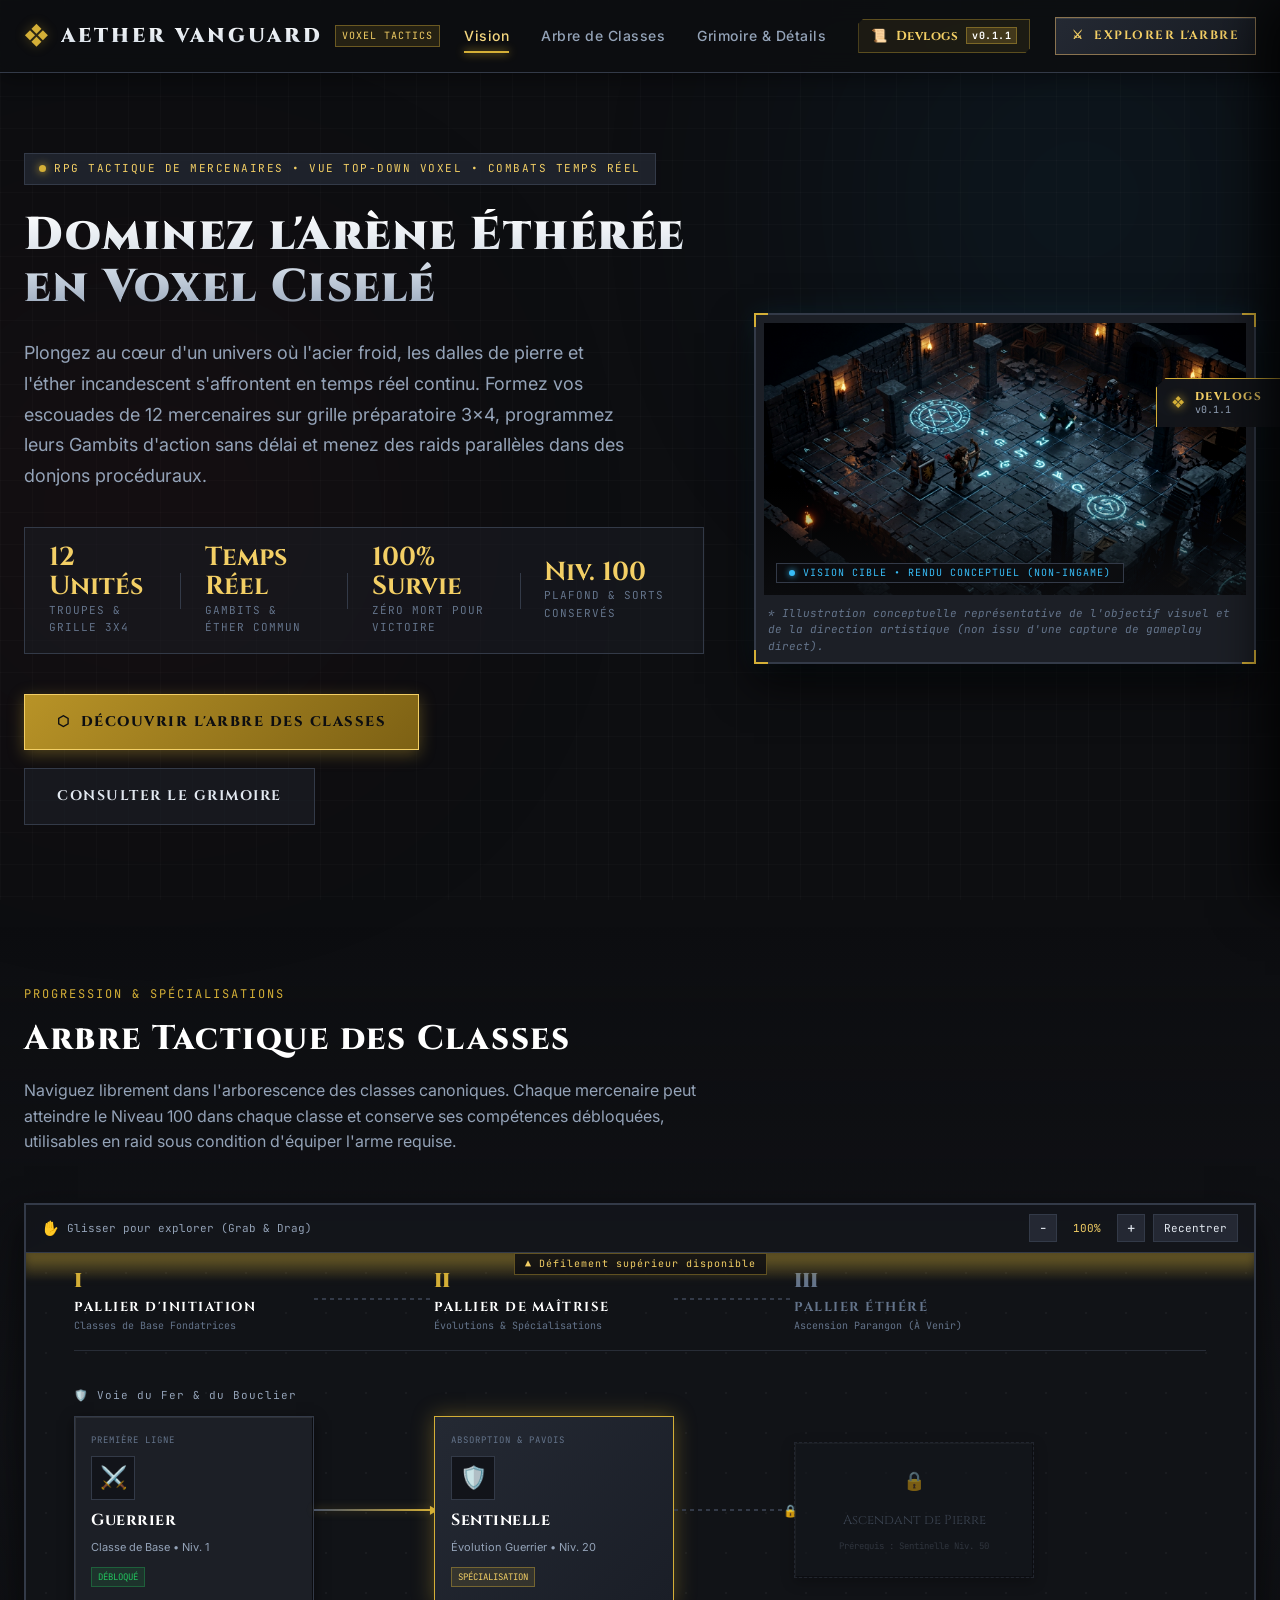
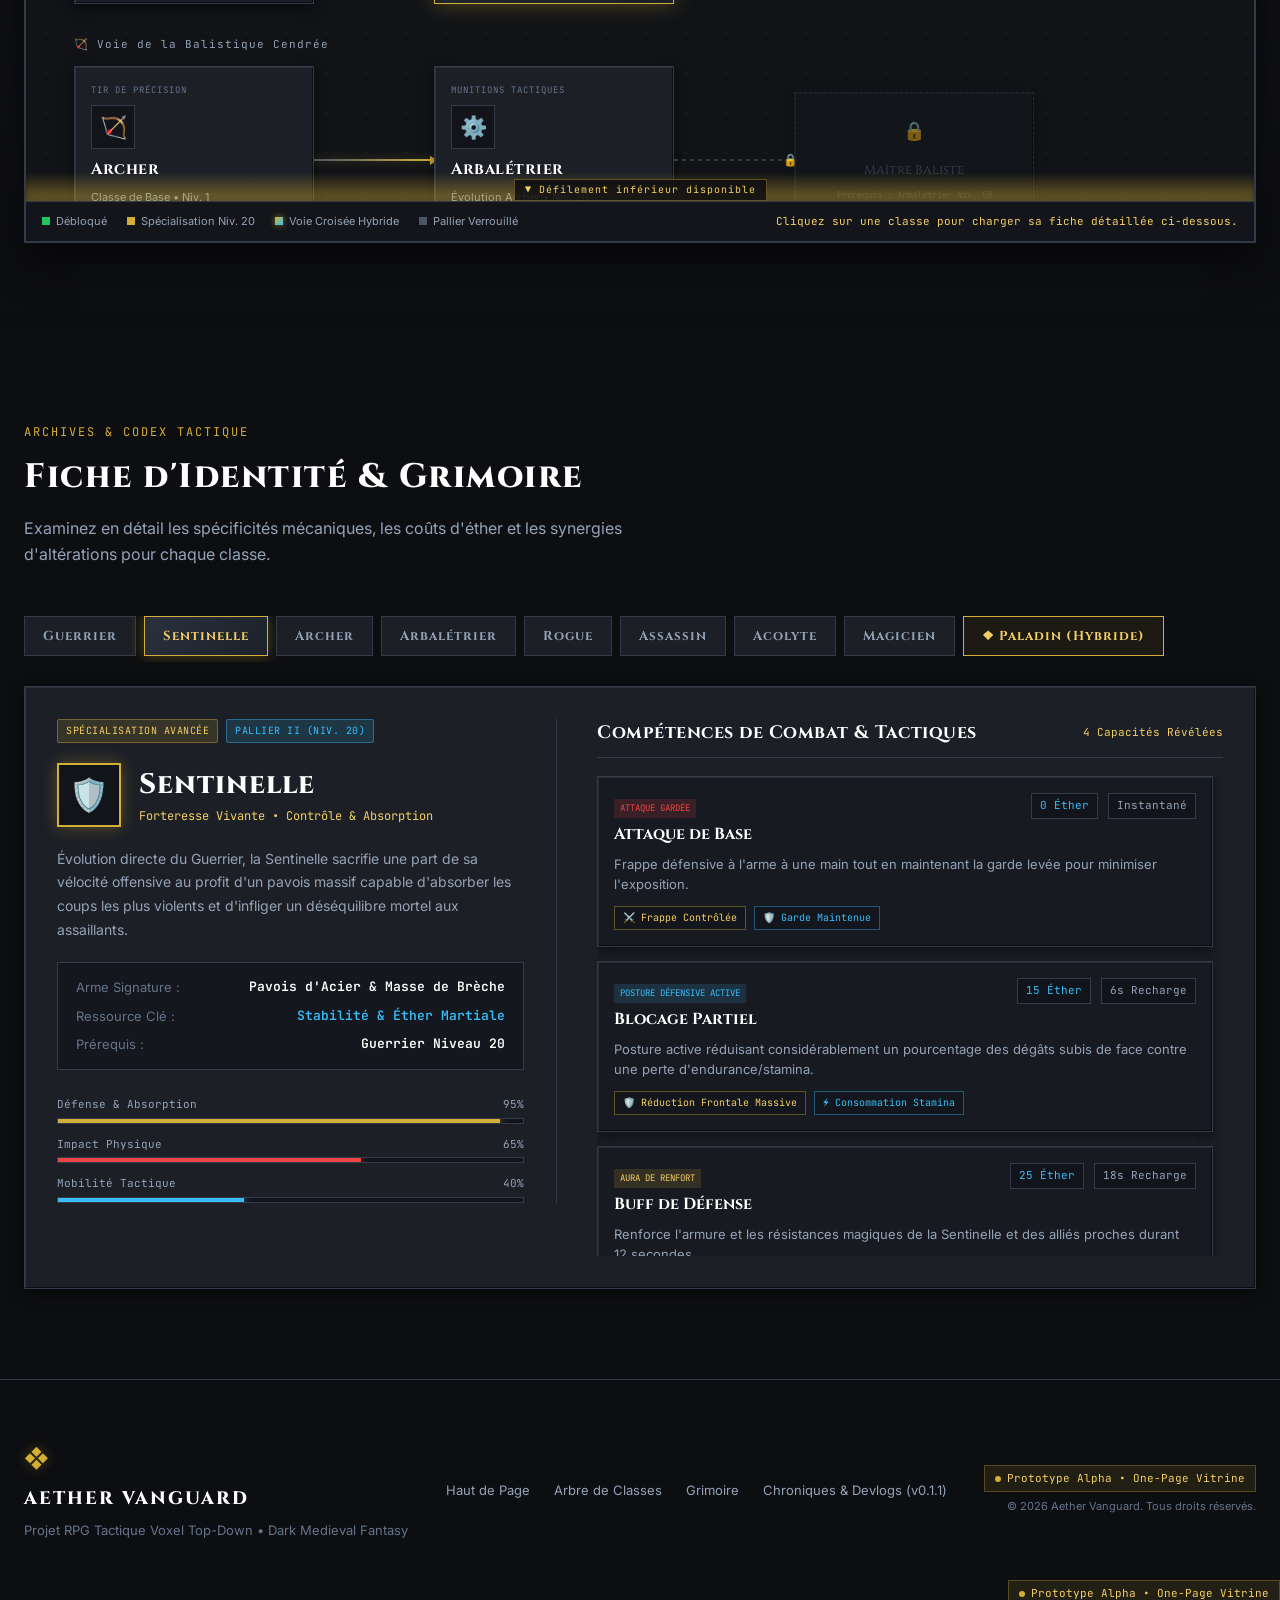
==== commit d59a6a2f: "chore: remove Antigravity codename mentions and document git push rules in AGENTS.md" ====
--- a/website/index.html
+++ b/website/index.html
@@ -886,7 +886,6 @@
           </div>
 
           <h4 class="drawer-card-title">Création Officielle : Aether Vanguard</h4>
-          <div class="drawer-card-codename">Nom de code initial : <span class="text-gold">« Antigravity »</span></div>
 
           <p class="drawer-card-snippet">
             Lancement officiel : Troupes de 12 sur grille 3x4, boucle de Gambits en temps réel, réserve d'éther commune et donjons procéduraux en salles.
@@ -929,7 +928,6 @@
           <div class="modal-meta-row">
             <span class="modal-meta-item">📅 23 Octobre 2026</span>
             <span class="modal-meta-item">🛡️ Commandement de l'Avant-Garde</span>
-            <span class="modal-meta-item">Nom de code initial : <strong class="text-gold">« Antigravity »</strong></span>
           </div>
         </div>
 
--- a/website/style.css
+++ b/website/style.css
@@ -1,5 +1,5 @@
 /* ==========================================================================
-   ANTIGRAVITY — DARK MEDIEVAL VOXEL TACTICS STYLESHEET
+   AETHER VANGUARD — DARK MEDIEVAL VOXEL TACTICS STYLESHEET
    Design System: Stone Bevels, Orthogonal Voxel Grid, Functional Glows
    ========================================================================== */
 
